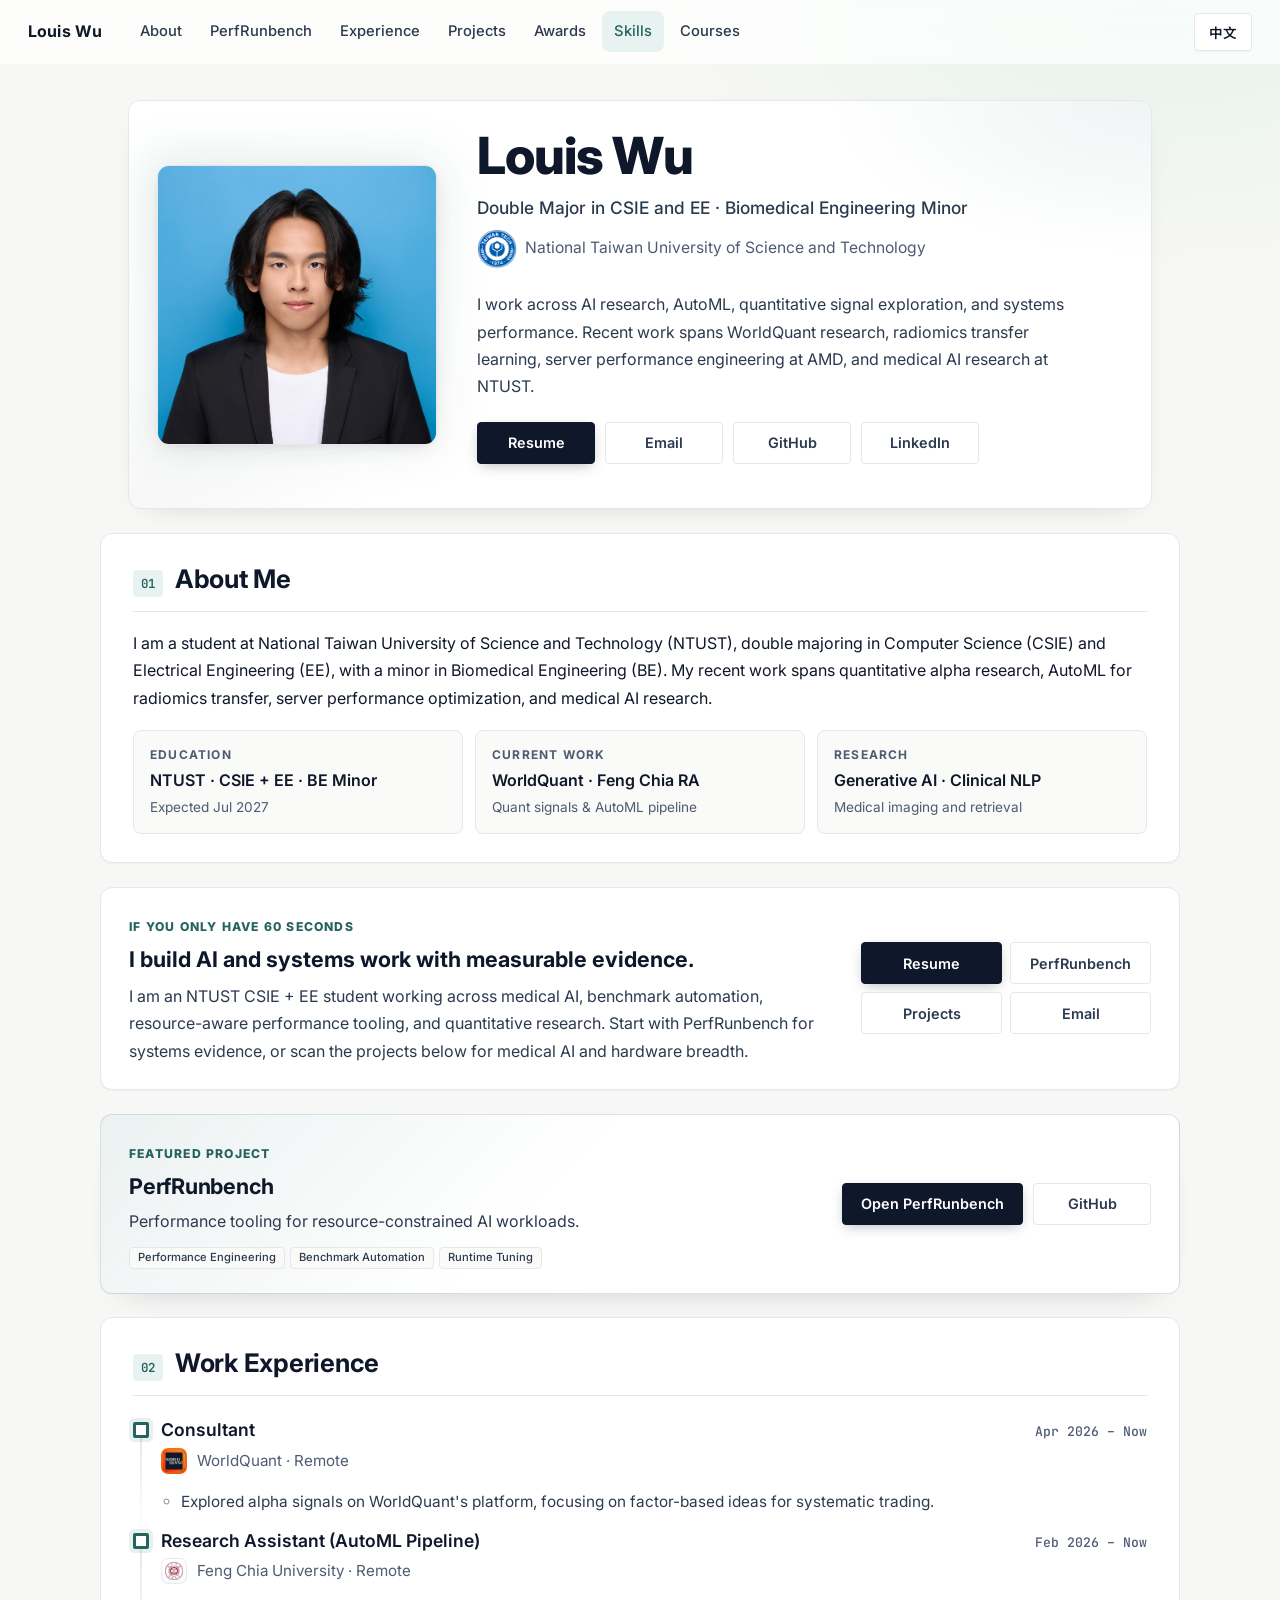
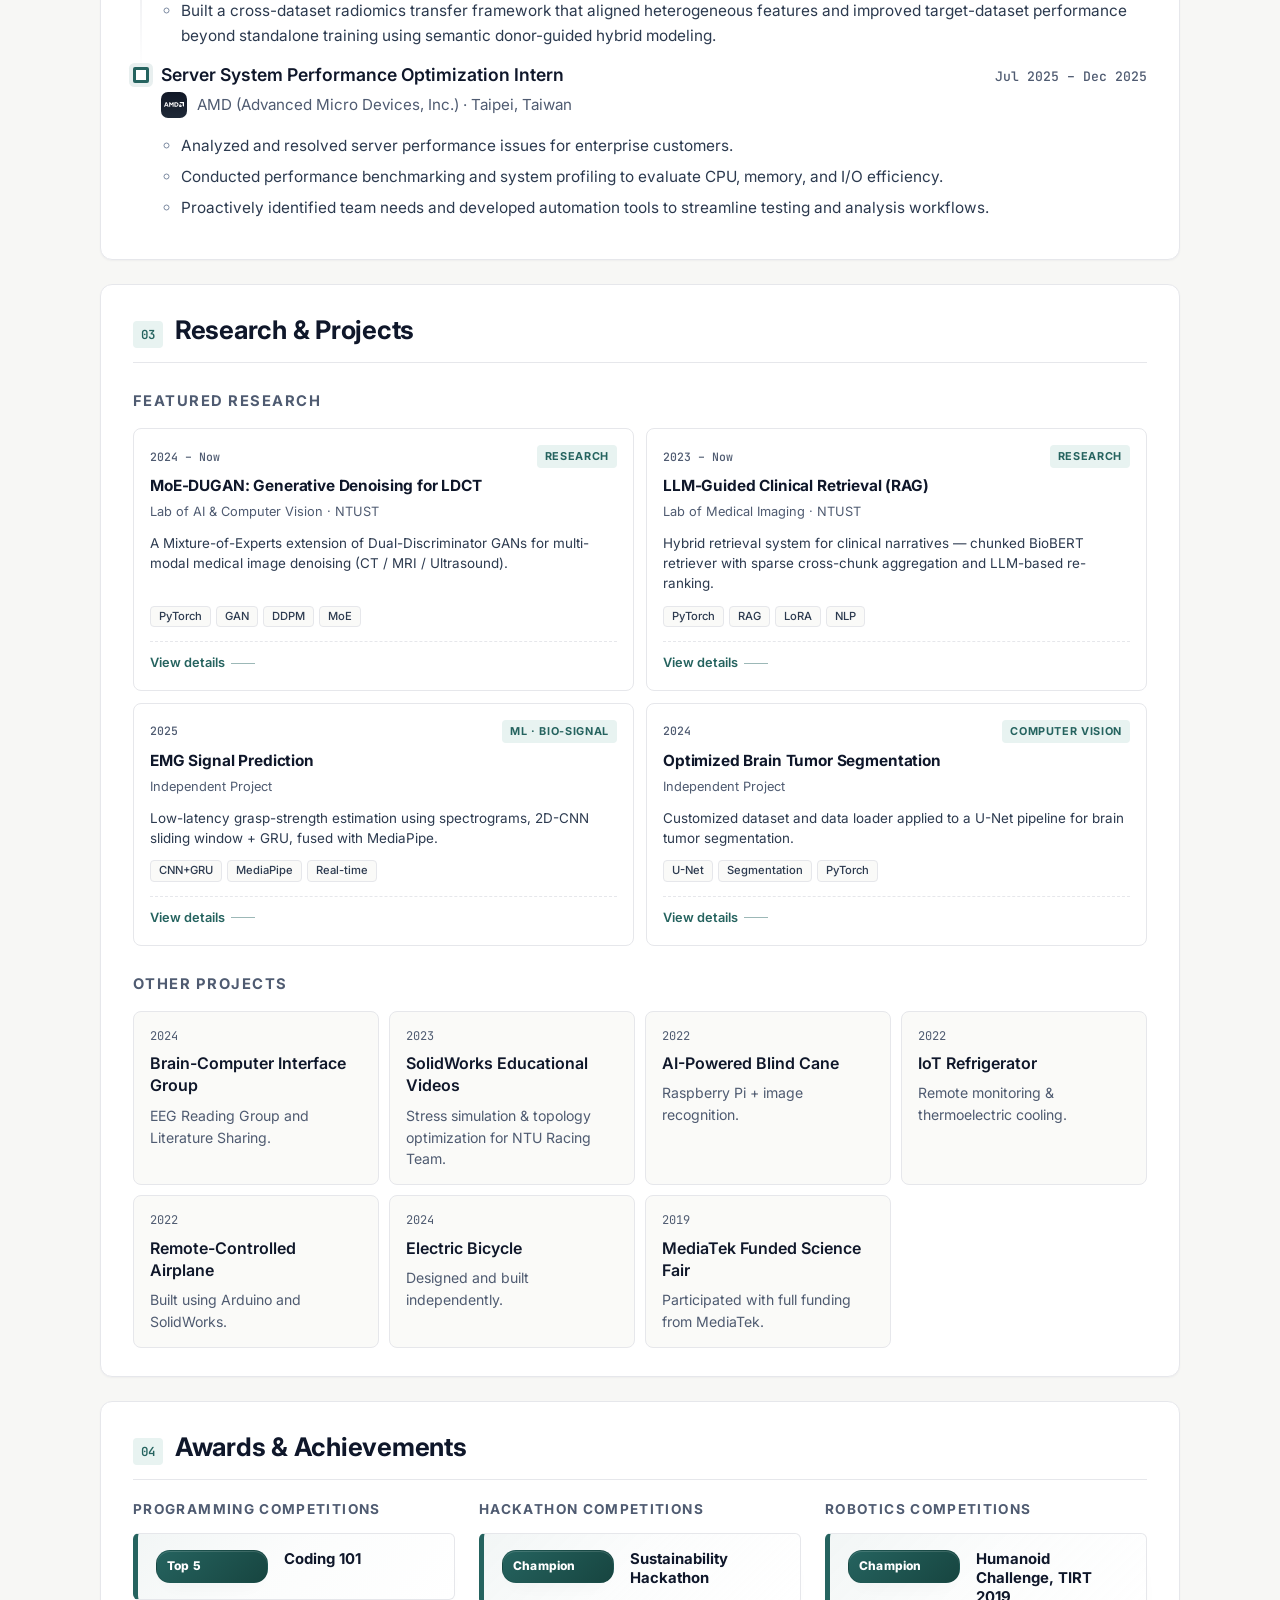
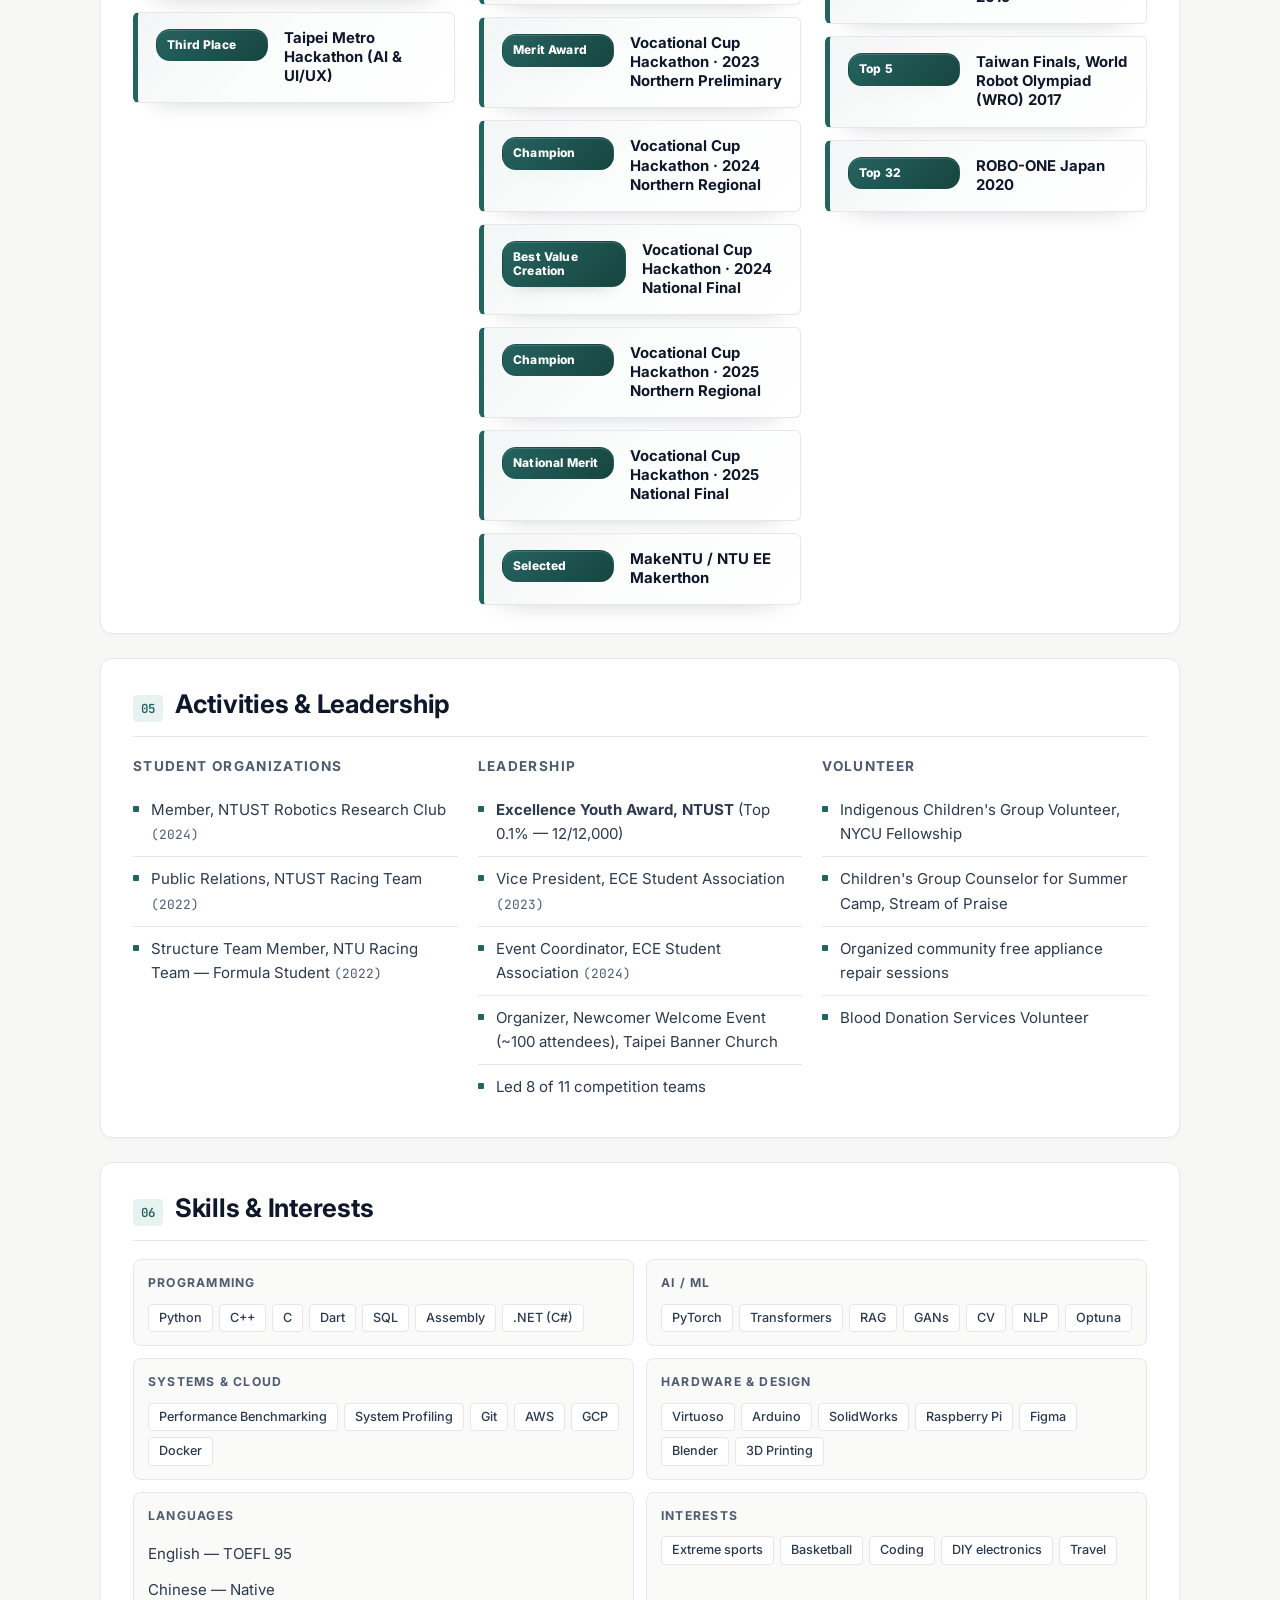
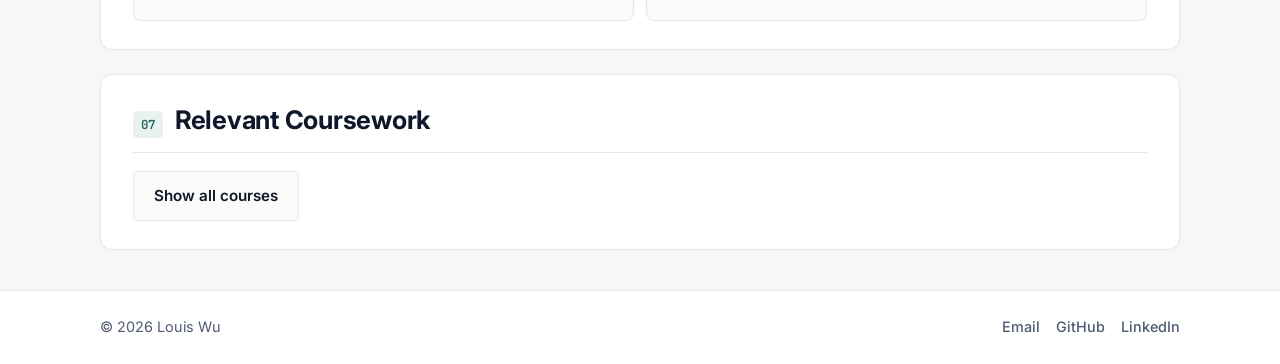
==== index.html @ fb20eb4e "Simplify homepage to a 60-second brief" ====
﻿<!DOCTYPE html>
<html lang="en">
<head>
  <meta charset="UTF-8">
  <meta name="viewport" content="width=device-width, initial-scale=1.0">
  <meta name="description" content="Louis Wu — CSIE & EE Double Major at NTUST. Research in AI/ML, AutoML, NLP, Generative Models, and Systems Performance.">
  <title class="lang-en">Louis Wu — Portfolio</title>
  <title class="lang-zh-TW">Louis 吳定栩 — 個人作品集</title>

  <link rel="preconnect" href="https://fonts.googleapis.com">
  <link rel="preconnect" href="https://fonts.gstatic.com" crossorigin>
  <link href="https://fonts.googleapis.com/css2?family=Inter:wght@400;500;600;700;800&family=Noto+Sans+TC:wght@400;500;700;800&family=JetBrains+Mono:wght@400;500&display=swap" rel="stylesheet">
  <link rel="stylesheet" href="styles.css">

  <!-- Google Analytics -->
  <script async src="https://www.googletagmanager.com/gtag/js?id=G-3Z41G18VKJ"></script>
  <script>
    window.dataLayer = window.dataLayer || [];
    function gtag(){dataLayer.push(arguments);}
    gtag('js', new Date());
    gtag('config', 'G-3Z41G18VKJ');
  </script>
</head>
<body class="lang-en">

  <!-- Top Navigation -->
  <header class="topbar" id="topbar">
    <a href="#top" class="brand" aria-label="Home">
      <span class="brand-name lang-en">Louis Wu</span>
      <span class="brand-name lang-zh-TW">Louis 吳定栩</span>
    </a>

    <nav class="nav-links" aria-label="Primary">
      <a href="#about"><span class="lang-en">About</span><span class="lang-zh-TW">關於</span></a>
      <a href="#ai-featured">PerfRunbench</a>
      <a href="#experience"><span class="lang-en">Experience</span><span class="lang-zh-TW">經歷</span></a>
      <a href="#projects"><span class="lang-en">Projects</span><span class="lang-zh-TW">專案</span></a>
      <a href="#awards"><span class="lang-en">Awards</span><span class="lang-zh-TW">獲獎</span></a>
      <a href="#skills"><span class="lang-en">Skills</span><span class="lang-zh-TW">技能</span></a>
      <a href="#coursework"><span class="lang-en">Courses</span><span class="lang-zh-TW">課程</span></a>
    </nav>

    <div class="topbar-actions">
      <button id="lang-switch" type="button" aria-label="Switch language">
        <span id="lang-switch-label">中文</span>
      </button>
      <button id="nav-toggle" class="nav-toggle" type="button" aria-label="Open menu" aria-expanded="false">
        <span></span><span></span><span></span>
      </button>
    </div>
  </header>

  <main id="top">

    <!-- Hero -->
    <section class="hero reveal" data-analytics-section="home_hero">
      <div class="hero-grid">
        <div class="hero-photo-wrap" id="hero-photo-trigger" tabindex="0" aria-label="Profile photo easter egg trigger">
          <img src="assets/profile/head.jpg" alt="Louis Wu" class="hero-photo">
          <div class="hero-photo-glow" aria-hidden="true"></div>
        </div>

        <div class="hero-content">
          <h1 class="hero-name">
            <span class="lang-en">Louis Wu</span>
            <span class="lang-zh-TW">Louis 吳定栩</span>
          </h1>
          <p class="hero-tagline">
            <span class="lang-en">Double Major in CSIE and EE · Biomedical Engineering Minor</span>
            <span class="lang-zh-TW">雙主修資工與電機 · 輔系醫工</span>
          </p>
          <p class="hero-school">
            <span class="school-line lang-en"><span class="school-logo-frame"><img class="school-logo" src="assets/logos/logo-ntust-official.png" alt="NTUST logo" loading="lazy"></span>National Taiwan University of Science and Technology</span>
            <span class="school-line lang-zh-TW"><span class="school-logo-frame"><img class="school-logo" src="assets/logos/logo-ntust-official.png" alt="國立臺灣科技大學校徽" loading="lazy"></span>國立臺灣科技大學 (NTUST)</span>
          </p>
          <p class="hero-bio">
            <span class="lang-en">I work across AI research, AutoML, quantitative signal exploration, and systems performance. Recent work spans WorldQuant research, radiomics transfer learning, server performance engineering at AMD, and medical AI research at NTUST.</span>
            <span class="lang-zh-TW">我橫跨 AI 研究、AutoML、量化訊號探索與系統效能。近期經驗包含 WorldQuant 研究、放射組學遷移學習、AMD 伺服器效能優化，以及 NTUST 醫療 AI 研究。</span>
          </p>

          <div class="hero-actions">
            <a class="btn btn-primary lang-en" href="assets/docs/resume_DingXu_2026_May.pdf" target="_blank" rel="noopener">Resume</a>
            <a class="btn btn-primary lang-zh-TW" href="assets/docs/resume_DingXu_2026_May.pdf" target="_blank" rel="noopener">履歷</a>

            <a class="btn btn-ghost copy-trigger"
               href="mailto:louis20030920@gmail.com"
               data-copy="louis20030920@gmail.com"
               data-tooltip=""
               data-tooltip-en="Click to copy"
               data-tooltip-zh="點擊複製"
               data-copied-en="Copied!"
               data-copied-zh="已複製">
              Email
            </a>
            <a class="btn btn-ghost" href="https://github.com/xuwwwww" target="_blank" rel="noopener">
              GitHub
            </a>
            <a class="btn btn-ghost" href="https://www.linkedin.com/in/louis-wu-65ba6b270/" target="_blank" rel="noopener">
              LinkedIn
            </a>
          </div>
        </div>
      </div>
    </section>

    <!-- About -->
    <section id="about" class="card-section reveal">
      <div class="section-head">
        <span class="section-tag">01</span>
        <h2 class="section-title">
          <span class="lang-en">About Me</span>
          <span class="lang-zh-TW">自我簡介</span>
        </h2>
      </div>
      <p class="lang-en">I am a student at National Taiwan University of Science and Technology (NTUST), double majoring in Computer Science (CSIE) and Electrical Engineering (EE), with a minor in Biomedical Engineering (BE). My recent work spans quantitative alpha research, AutoML for radiomics transfer, server performance optimization, and medical AI research.</p>
      <p class="lang-zh-TW">目前就讀於國立臺灣科技大學 (NTUST)，雙主修資訊工程 (CSIE) 與電機工程 (EE)，輔系醫學工程 (BE)。近期經驗包含量化 alpha 研究、放射組學 AutoML 遷移、伺服器系統效能優化，以及醫療 AI 研究。</p>

      <div class="quick-facts">
        <div class="fact">
          <span class="fact-label lang-en">Education</span>
          <span class="fact-label lang-zh-TW">學歷</span>
          <span class="fact-value lang-en">NTUST · CSIE + EE · BE Minor</span>
          <span class="fact-value lang-zh-TW">NTUST · 資工 + 電機 · 輔系醫工</span>
          <span class="fact-sub lang-en">Expected Jul 2027</span>
          <span class="fact-sub lang-zh-TW">預計 2027 年 7 月畢業</span>
        </div>
        <div class="fact">
          <span class="fact-label lang-en">Current Work</span>
          <span class="fact-label lang-zh-TW">目前工作</span>
          <span class="fact-value lang-en">WorldQuant · Feng Chia RA</span>
          <span class="fact-value lang-zh-TW">WorldQuant · 逢甲研究助理</span>
          <span class="fact-sub lang-en">Quant signals & AutoML pipeline</span>
          <span class="fact-sub lang-zh-TW">量化訊號與 AutoML Pipeline</span>
        </div>
        <div class="fact">
          <span class="fact-label lang-en">Research</span>
          <span class="fact-label lang-zh-TW">研究</span>
          <span class="fact-value lang-en">Generative AI · Clinical NLP</span>
          <span class="fact-value lang-zh-TW">生成式 AI · 臨床 NLP</span>
          <span class="fact-sub lang-en">Medical imaging and retrieval</span>
          <span class="fact-sub lang-zh-TW">醫學影像與臨床檢索</span>
        </div>
      </div>
    </section>

    <!-- 60-Second Brief -->
    <section id="quick-brief" class="quick-brief reveal" data-analytics-section="quick_brief">
      <div class="quick-brief-copy">
        <span class="featured-kicker">
          <span class="lang-en">If you only have 60 seconds</span>
          <span class="lang-zh-TW">&#22914;&#26524;&#20320;&#21482;&#26377; 60 &#31186;</span>
        </span>
        <h2>
          <span class="lang-en">I build AI and systems work with measurable evidence.</span>
          <span class="lang-zh-TW">&#25105;&#20570; AI &#33287;&#31995;&#32113;&#24037;&#31243;&#65292;&#20006;&#37325;&#35222;&#21487;&#39511;&#35657;&#30340;&#25104;&#26524;&#12290;</span>
        </h2>
        <p>
          <span class="lang-en">I am an NTUST CSIE + EE student working across medical AI, benchmark automation, resource-aware performance tooling, and quantitative research. Start with PerfRunbench for systems evidence, or scan the projects below for medical AI and hardware breadth.</span>
          <span class="lang-zh-TW">&#25105;&#26159;&#33274;&#31185;&#22823;&#36039;&#24037;&#33287;&#38651;&#27231;&#38617;&#20027;&#20462;&#23416;&#29983;&#65292;&#27178;&#36328;&#37291;&#30274; AI&#12289;benchmark &#33258;&#21205;&#21270;&#12289;&#36039;&#28304;&#21463;&#38480;&#25928;&#33021;&#24037;&#20855;&#33287;&#37327;&#21270;&#30740;&#31350;&#12290;&#24819;&#24555;&#36895;&#20102;&#35299;&#31995;&#32113;&#33021;&#21147;&#21487;&#20197;&#20808;&#30475; PerfRunbench&#65307;&#24819;&#30475;&#30740;&#31350;&#33287;&#30828;&#39636;&#24291;&#24230;&#21487;&#20197;&#24448;&#19979;&#30475;&#23560;&#26696;&#12290;</span>
        </p>
      </div>
      <div class="quick-brief-actions">
        <a class="btn btn-primary" href="assets/docs/resume_DingXu_2026_May.pdf" target="_blank" rel="noopener">
          <span class="lang-en">Resume</span>
          <span class="lang-zh-TW">&#23653;&#27511;</span>
        </a>
        <a class="btn btn-ghost" href="#ai-featured">PerfRunbench</a>
        <a class="btn btn-ghost" href="#projects">
          <span class="lang-en">Projects</span>
          <span class="lang-zh-TW">&#23560;&#26696;</span>
        </a>
        <a class="btn btn-ghost copy-trigger"
           href="mailto:louis20030920@gmail.com"
           data-copy="louis20030920@gmail.com"
           data-tooltip=""
           data-tooltip-en="Click to copy"
           data-tooltip-zh="&#40670;&#25802;&#35079;&#35069;"
           data-copied-en="Copied!"
           data-copied-zh="&#24050;&#35079;&#35069;">
          Email
        </a>
      </div>
    </section>

    <!-- PerfRunbench -->
    <section id="ai-featured" class="featured-portfolio reveal" aria-labelledby="ai-featured-title" data-analytics-section="featured_perfrunbench">
      <div class="featured-copy">
        <span class="featured-kicker">
          <span class="lang-en">Featured Project</span>
          <span class="lang-zh-TW">精選專案</span>
        </span>
        <h2 id="ai-featured-title">PerfRunbench</h2>
        <p>
          <span class="lang-en">Performance tooling for resource-constrained AI workloads.</span>
          <span class="lang-zh-TW">針對資源受限 AI 工作負載的效能工程工具。</span>
        </p>
        <div class="tag-row">
          <span class="tag">Performance Engineering</span>
          <span class="tag">Benchmark Automation</span>
          <span class="tag">Runtime Tuning</span>
        </div>
      </div>
      <div class="featured-actions">
        <a class="btn btn-primary" href="ai-systems.html">
          <span class="lang-en">Open PerfRunbench</span>
          <span class="lang-zh-TW">開啟 PerfRunbench</span>
        </a>
        <a class="btn btn-ghost" href="https://github.com/xuwwwww/PerfRunbench" target="_blank" rel="noopener">GitHub</a>
      </div>
    </section>

    <!-- Experience -->
    <section id="experience" class="card-section reveal">
      <div class="section-head">
        <span class="section-tag">02</span>
        <h2 class="section-title">
          <span class="lang-en">Work Experience</span>
          <span class="lang-zh-TW">工作經驗</span>
        </h2>
      </div>

      <ol class="timeline">
        <li class="timeline-item">
          <div class="timeline-dot"></div>
          <div class="timeline-content">
            <div class="timeline-head">
              <h3>
                <span class="lang-en">Consultant</span>
                <span class="lang-zh-TW">顧問</span>
              </h3>
              <span class="time-range">Apr 2026 – Now</span>
            </div>
            <p class="org">
              <span class="company-line lang-en"><span class="company-logo-frame company-logo-frame-worldquant-square"><img class="company-logo" src="assets/logos/logo-worldquant.png" alt="WorldQuant logo" loading="lazy"></span>WorldQuant · Remote</span>
              <span class="company-line lang-zh-TW"><span class="company-logo-frame company-logo-frame-worldquant-square"><img class="company-logo" src="assets/logos/logo-worldquant.png" alt="WorldQuant logo" loading="lazy"></span>WorldQuant · 遠端</span>
            </p>
            <ul class="bullets">
              <li><span class="lang-en">Explored alpha signals on WorldQuant's platform, focusing on factor-based ideas for systematic trading.</span><span class="lang-zh-TW">於 WorldQuant 平台探索 alpha 訊號，聚焦系統化交易中的因子式想法。</span></li>
            </ul>
          </div>
        </li>

        <li class="timeline-item">
          <div class="timeline-dot"></div>
          <div class="timeline-content">
            <div class="timeline-head">
              <h3>
                <span class="lang-en">Research Assistant (AutoML Pipeline)</span>
                <span class="lang-zh-TW">研究助理（AutoML Pipeline）</span>
              </h3>
              <span class="time-range">Feb 2026 – Now</span>
            </div>
            <p class="org">
              <span class="company-line lang-en"><span class="company-logo-frame company-logo-frame-crest"><img class="company-logo" src="assets/logos/logo-fcu.png" alt="Feng Chia University logo" loading="lazy"></span>Feng Chia University · Remote</span>
              <span class="company-line lang-zh-TW"><span class="company-logo-frame company-logo-frame-crest"><img class="company-logo" src="assets/logos/logo-fcu.png" alt="Feng Chia University logo" loading="lazy"></span>逢甲大學 · 遠端</span>
            </p>
            <ul class="bullets">
              <li><span class="lang-en">Built a cross-dataset radiomics transfer framework that aligned heterogeneous features and improved target-dataset performance beyond standalone training using semantic donor-guided hybrid modeling.</span><span class="lang-zh-TW">建立跨資料集放射組學遷移框架，對齊異質特徵，並以語意 donor-guided hybrid modeling 改善目標資料集表現。</span></li>
            </ul>
          </div>
        </li>

        <li class="timeline-item">
          <div class="timeline-dot"></div>
          <div class="timeline-content">
            <div class="timeline-head">
              <h3>
                <span class="lang-en">Server System Performance Optimization Intern</span>
                <span class="lang-zh-TW">伺服器系統效能優化實習生</span>
              </h3>
              <span class="time-range">Jul 2025 – Dec 2025</span>
            </div>
            <p class="org">
              <span class="company-line lang-en"><span class="company-logo-frame company-logo-frame-amd-square"><img class="company-logo company-logo-amd-square" src="assets/logos/logo-amd.svg" alt="AMD logo" loading="lazy"></span>AMD (Advanced Micro Devices, Inc.) · Taipei, Taiwan</span>
              <span class="company-line lang-zh-TW"><span class="company-logo-frame company-logo-frame-amd-square"><img class="company-logo company-logo-amd-square" src="assets/logos/logo-amd.svg" alt="AMD logo" loading="lazy"></span>AMD (超微半導體股份有限公司) · 台北，臺灣</span>
            </p>
            <ul class="bullets">
              <li><span class="lang-en">Analyzed and resolved server performance issues for enterprise customers.</span><span class="lang-zh-TW">分析並解決企業客戶的伺服器效能問題。</span></li>
              <li><span class="lang-en">Conducted performance benchmarking and system profiling to evaluate CPU, memory, and I/O efficiency.</span><span class="lang-zh-TW">進行效能基準測試與系統剖析，評估 CPU、記憶體與 I/O 效率。</span></li>
              <li><span class="lang-en">Proactively identified team needs and developed automation tools to streamline testing and analysis workflows.</span><span class="lang-zh-TW">主動辨識團隊需求，開發自動化工具以簡化測試與分析流程。</span></li>
            </ul>
          </div>
        </li>
      </ol>
    </section>

    <!-- Projects -->
    <section id="projects" class="card-section reveal">
      <div class="section-head">
        <span class="section-tag">03</span>
        <h2 class="section-title">
          <span class="lang-en">Research &amp; Projects</span>
          <span class="lang-zh-TW">研究與專案</span>
        </h2>
      </div>

      <h3 class="subsection-title">
        <span class="lang-en">Featured Research</span>
        <span class="lang-zh-TW">主要研究</span>
      </h3>

      <div class="project-grid">

        <article class="project-card" data-project="moe-dugan" tabindex="0" role="button">
          <div class="project-card-top">
            <span class="project-period">2024 – Now</span>
            <span class="project-badge">
              <span class="lang-en">Research</span>
              <span class="lang-zh-TW">研究</span>
            </span>
          </div>
          <h4 class="project-title">
            <span class="lang-en">MoE-DUGAN: Generative Denoising for LDCT</span>
            <span class="lang-zh-TW">MoE-DUGAN：低劑量CT生成式去雜訊</span>
          </h4>
          <p class="project-org">
            <span class="lang-en">Lab of AI &amp; Computer Vision · NTUST</span>
            <span class="lang-zh-TW">AI 與電腦視覺實驗室 · NTUST</span>
          </p>
          <p class="project-summary">
            <span class="lang-en">A Mixture-of-Experts extension of Dual-Discriminator GANs for multi-modal medical image denoising (CT / MRI / Ultrasound).</span>
            <span class="lang-zh-TW">以 MoE 延伸 Dual-Discriminator GAN，處理多模態醫學影像（CT / MRI / 超音波）去雜訊。</span>
          </p>
          <div class="tag-row">
            <span class="tag">PyTorch</span>
            <span class="tag">GAN</span>
            <span class="tag">DDPM</span>
            <span class="tag">MoE</span>
          </div>
          <span class="project-cta">
            <span class="lang-en">View details</span>
            <span class="lang-zh-TW">查看詳細</span>
          </span>
        </article>

        <article class="project-card" data-project="clinical-nlp" tabindex="0" role="button">
          <div class="project-card-top">
            <span class="project-period">2023 – Now</span>
            <span class="project-badge">
              <span class="lang-en">Research</span>
              <span class="lang-zh-TW">研究</span>
            </span>
          </div>
          <h4 class="project-title">
            <span class="lang-en">LLM-Guided Clinical Retrieval (RAG)</span>
            <span class="lang-zh-TW">LLM 導引臨床檢索（RAG）</span>
          </h4>
          <p class="project-org">
            <span class="lang-en">Lab of Medical Imaging · NTUST</span>
            <span class="lang-zh-TW">醫學影像實驗室 · NTUST</span>
          </p>
          <p class="project-summary">
            <span class="lang-en">Hybrid retrieval system for clinical narratives — chunked BioBERT retriever with sparse cross-chunk aggregation and LLM-based re-ranking.</span>
            <span class="lang-zh-TW">混合式臨床敘述檢索系統：分段 BioBERT 檢索器、稀疏跨片段聚合與 LLM 等價判定重排序。</span>
          </p>
          <div class="tag-row">
            <span class="tag">PyTorch</span>
            <span class="tag">RAG</span>
            <span class="tag">LoRA</span>
            <span class="tag">NLP</span>
          </div>
          <span class="project-cta">
            <span class="lang-en">View details</span>
            <span class="lang-zh-TW">查看詳細</span>
          </span>
        </article>

        <article class="project-card" data-project="emg" tabindex="0" role="button">
          <div class="project-card-top">
            <span class="project-period">2025</span>
            <span class="project-badge">
              <span class="lang-en">ML · Bio-signal</span>
              <span class="lang-zh-TW">機器學習 · 生醫訊號</span>
            </span>
          </div>
          <h4 class="project-title">
            <span class="lang-en">EMG Signal Prediction</span>
            <span class="lang-zh-TW">EMG 訊號預測</span>
          </h4>
          <p class="project-org">
            <span class="lang-en">Independent Project</span>
            <span class="lang-zh-TW">個人專案</span>
          </p>
          <p class="project-summary">
            <span class="lang-en">Low-latency grasp-strength estimation using spectrograms, 2D-CNN sliding window + GRU, fused with MediaPipe.</span>
            <span class="lang-zh-TW">透過頻譜圖 + 2D CNN 滑動窗 + GRU，並結合 MediaPipe，達成低延遲手部抓握力道判斷。</span>
          </p>
          <div class="tag-row">
            <span class="tag">CNN+GRU</span>
            <span class="tag">MediaPipe</span>
            <span class="tag">Real-time</span>
          </div>
          <span class="project-cta">
            <span class="lang-en">View details</span>
            <span class="lang-zh-TW">查看詳細</span>
          </span>
        </article>

        <article class="project-card" data-project="brain-tumor" tabindex="0" role="button">
          <div class="project-card-top">
            <span class="project-period">2024</span>
            <span class="project-badge">
              <span class="lang-en">Computer Vision</span>
              <span class="lang-zh-TW">電腦視覺</span>
            </span>
          </div>
          <h4 class="project-title">
            <span class="lang-en">Optimized Brain Tumor Segmentation</span>
            <span class="lang-zh-TW">腦瘤分割最佳化模型</span>
          </h4>
          <p class="project-org">
            <span class="lang-en">Independent Project</span>
            <span class="lang-zh-TW">個人專案</span>
          </p>
          <p class="project-summary">
            <span class="lang-en">Customized dataset and data loader applied to a U-Net pipeline for brain tumor segmentation.</span>
            <span class="lang-zh-TW">自訂資料集與 data loader，應用於 U-Net 腦瘤分割。</span>
          </p>
          <div class="tag-row">
            <span class="tag">U-Net</span>
            <span class="tag">Segmentation</span>
            <span class="tag">PyTorch</span>
          </div>
          <span class="project-cta">
            <span class="lang-en">View details</span>
            <span class="lang-zh-TW">查看詳細</span>
          </span>
        </article>
      </div>

      <h3 class="subsection-title">
        <span class="lang-en">Other Projects</span>
        <span class="lang-zh-TW">其他專案</span>
      </h3>

      <div class="mini-grid">
        <article class="mini-card" data-project="bci" tabindex="0" role="button">
          <span class="mini-period">2024</span>
          <h4>
            <span class="lang-en">Brain-Computer Interface Group</span>
            <span class="lang-zh-TW">腦機介面研究小組</span>
          </h4>
          <p>
            <span class="lang-en">EEG Reading Group and Literature Sharing.</span>
            <span class="lang-zh-TW">EEG 讀書會與文獻分享。</span>
          </p>
        </article>
        <article class="mini-card" data-project="solidworks" tabindex="0" role="button">
          <span class="mini-period">2023</span>
          <h4>
            <span class="lang-en">SolidWorks Educational Videos</span>
            <span class="lang-zh-TW">SolidWorks 教學影片</span>
          </h4>
          <p>
            <span class="lang-en">Stress simulation &amp; topology optimization for NTU Racing Team.</span>
            <span class="lang-zh-TW">教授應力模擬與拓撲優化給 NTU 賽車隊結構組員。</span>
          </p>
        </article>
        <article class="mini-card" data-project="blind-cane" tabindex="0" role="button">
          <span class="mini-period">2022</span>
          <h4>
            <span class="lang-en">AI-Powered Blind Cane</span>
            <span class="lang-zh-TW">智慧導盲杖</span>
          </h4>
          <p>
            <span class="lang-en">Raspberry Pi + image recognition.</span>
            <span class="lang-zh-TW">Raspberry Pi 為核心搭載影像辨識。</span>
          </p>
        </article>
        <article class="mini-card" data-project="iot-fridge" tabindex="0" role="button">
          <span class="mini-period">2022</span>
          <h4>
            <span class="lang-en">IoT Refrigerator</span>
            <span class="lang-zh-TW">IoT 冰箱</span>
          </h4>
          <p>
            <span class="lang-en">Remote monitoring &amp; thermoelectric cooling.</span>
            <span class="lang-zh-TW">遠端監控與熱電致冷功能。</span>
          </p>
        </article>
        <article class="mini-card" data-project="rc-plane" tabindex="0" role="button">
          <span class="mini-period">2022</span>
          <h4>
            <span class="lang-en">Remote-Controlled Airplane</span>
            <span class="lang-zh-TW">遙控飛機</span>
          </h4>
          <p>
            <span class="lang-en">Built using Arduino and SolidWorks.</span>
            <span class="lang-zh-TW">使用 Arduino 與 SolidWorks 製作。</span>
          </p>
        </article>
        <article class="mini-card" data-project="ev-bike" tabindex="0" role="button">
          <span class="mini-period">2024</span>
          <h4>
            <span class="lang-en">Electric Bicycle</span>
            <span class="lang-zh-TW">電動自行車</span>
          </h4>
          <p>
            <span class="lang-en">Designed and built independently.</span>
            <span class="lang-zh-TW">自行設計與製作。</span>
          </p>
        </article>
        <article class="mini-card" data-project="mediatek" tabindex="0" role="button">
          <span class="mini-period">2019</span>
          <h4>
            <span class="lang-en">MediaTek Funded Science Fair</span>
            <span class="lang-zh-TW">聯發科補助科展專案</span>
          </h4>
          <p>
            <span class="lang-en">Participated with full funding from MediaTek.</span>
            <span class="lang-zh-TW">獲聯發科全額補助參與科學展覽。</span>
          </p>
        </article>
      </div>
    </section>

    <!-- Awards -->
    <section id="awards" class="card-section reveal">
      <div class="section-head">
        <span class="section-tag">04</span>
        <h2 class="section-title">
          <span class="lang-en">Awards &amp; Achievements</span>
          <span class="lang-zh-TW">獲獎與競賽經歷</span>
        </h2>
      </div>

      <div class="awards-grid">
        <div class="awards-column">
          <h3>
            <span class="lang-en">Programming Competitions</span>
            <span class="lang-zh-TW">程式競賽</span>
          </h3>
          <ul class="award-list">
            <li class="award-entry" data-award="coding-101" tabindex="0" role="button">
              <div class="award-place">
                <span class="lang-en">Top 5</span>
                <span class="lang-zh-TW">第五名</span>
              </div>
              <div class="award-copy">
                <span class="award-title"><span class="lang-en">Coding 101</span><span class="lang-zh-TW">Coding 101</span></span>
                <span class="award-note"><span class="lang-en">Collaborative software creation competition focused on programming literacy and practical implementation.</span><span class="lang-zh-TW">以程式素養、協作開發與實作能力為核心的程式競賽。</span></span>
                <span class="award-hint"><span class="lang-en">Click for competition context</span><span class="lang-zh-TW">點擊看比賽說明</span></span>
              </div>
            </li>
            <li class="award-entry" data-award="metro-2025" tabindex="0" role="button">
              <div class="award-place">
                <span class="lang-en">Third Place</span>
                <span class="lang-zh-TW">第三名</span>
              </div>
              <div class="award-copy">
                <span class="award-title"><span class="lang-en">Taipei Metro Hackathon (AI &amp; UI/UX)</span><span class="lang-zh-TW">台北捷運黑客松（AI &amp; UI/UX）</span></span>
                <span class="award-note"><span class="lang-en">2025 · Led a cross-functional team and delivered a working AI MVP before the deadline.</span><span class="lang-zh-TW">2025 · 帶領跨職能團隊，在截止前完成可運作的 AI MVP。</span></span>
                <span class="award-hint"><span class="lang-en">Click for competition context</span><span class="lang-zh-TW">點擊看比賽說明</span></span>
              </div>
            </li>
          </ul>
        </div>

        <div class="awards-column">
          <h3>
            <span class="lang-en">Hackathon Competitions</span>
            <span class="lang-zh-TW">黑客松競賽</span>
          </h3>
          <ul class="award-list">
            <li class="award-entry" data-award="sustainability-2024" tabindex="0" role="button">
              <div class="award-place">
                <span class="lang-en">Champion</span>
                <span class="lang-zh-TW">冠軍</span>
              </div>
              <div class="award-copy">
                <span class="award-title"><span class="lang-en">Sustainability Hackathon</span><span class="lang-zh-TW">永續智慧創新黑客松</span></span>
                <span class="award-note"><span class="lang-en">SDG-oriented challenge with enterprise problem statements and student-built solutions.</span><span class="lang-zh-TW">以 SDGs 為主軸，透過企業命題與學生解題進行永續創新提案。</span></span>
                <span class="award-hint"><span class="lang-en">Click for competition context</span><span class="lang-zh-TW">點擊看比賽說明</span></span>
              </div>
            </li>
            <li class="award-entry" data-award="voc-2023" tabindex="0" role="button">
              <div class="award-place">
                <span class="lang-en">Merit Award</span>
                <span class="lang-zh-TW">佳作</span>
              </div>
              <div class="award-copy">
                <span class="award-title"><span class="lang-en">Vocational Cup Hackathon · 2023 Northern Preliminary</span><span class="lang-zh-TW">技職盃黑客松 · 2023 北區初賽</span></span>
                <span class="award-note"><span class="lang-en">Merit Award.</span><span class="lang-zh-TW">佳作。</span></span>
                <span class="award-hint"><span class="lang-en">Click for competition context</span><span class="lang-zh-TW">點擊看比賽說明</span></span>
              </div>
            </li>
            <li class="award-entry" data-award="voc-2024-north" tabindex="0" role="button">
              <div class="award-place">
                <span class="lang-en">Champion</span>
                <span class="lang-zh-TW">冠軍</span>
              </div>
              <div class="award-copy">
                <span class="award-title"><span class="lang-en">Vocational Cup Hackathon · 2024 Northern Regional</span><span class="lang-zh-TW">技職盃黑客松 · 2024 北區賽</span></span>
                <span class="award-note"><span class="lang-en">Champion of the northern regional round.</span><span class="lang-zh-TW">北區賽冠軍。</span></span>
                <span class="award-hint"><span class="lang-en">Click for competition context</span><span class="lang-zh-TW">點擊看比賽說明</span></span>
              </div>
            </li>
            <li class="award-entry" data-award="voc-2024-final" tabindex="0" role="button">
              <div class="award-place">
                <span class="lang-en">Best Value Creation</span>
                <span class="lang-zh-TW">最佳創造價值</span>
              </div>
              <div class="award-copy">
                <span class="award-title"><span class="lang-en">Vocational Cup Hackathon · 2024 National Final</span><span class="lang-zh-TW">技職盃黑客松 · 2024 全國決賽</span></span>
                <span class="award-note"><span class="lang-en">Best Value Creation Award · 2nd overall.</span><span class="lang-zh-TW">最佳創造價值獎 · 總排名第二。</span></span>
                <span class="award-hint"><span class="lang-en">Click for competition context</span><span class="lang-zh-TW">點擊看比賽說明</span></span>
              </div>
            </li>
            <li class="award-entry" data-award="voc-2025-north" tabindex="0" role="button">
              <div class="award-place">
                <span class="lang-en">Champion</span>
                <span class="lang-zh-TW">冠軍</span>
              </div>
              <div class="award-copy">
                <span class="award-title"><span class="lang-en">Vocational Cup Hackathon · 2025 Northern Regional</span><span class="lang-zh-TW">技職盃黑客松 · 2025 北區賽</span></span>
                <span class="award-note"><span class="lang-en">Champion of the northern regional round.</span><span class="lang-zh-TW">北區賽冠軍。</span></span>
                <span class="award-hint"><span class="lang-en">Click for competition context</span><span class="lang-zh-TW">點擊看比賽說明</span></span>
              </div>
            </li>
            <li class="award-entry" data-award="voc-2025-final" tabindex="0" role="button">
              <div class="award-place">
                <span class="lang-en">National Merit</span>
                <span class="lang-zh-TW">決賽佳作</span>
              </div>
              <div class="award-copy">
                <span class="award-title"><span class="lang-en">Vocational Cup Hackathon · 2025 National Final</span><span class="lang-zh-TW">技職盃黑客松 · 2025 全國決賽</span></span>
                <span class="award-note"><span class="lang-en">National Final Merit Award.</span><span class="lang-zh-TW">全國決賽佳作。</span></span>
                <span class="award-hint"><span class="lang-en">Click for competition context</span><span class="lang-zh-TW">點擊看比賽說明</span></span>
              </div>
            </li>
            <li class="award-entry" data-award="make-ntu" tabindex="0" role="button">
              <div class="award-place">
                <span class="lang-en">Selected</span>
                <span class="lang-zh-TW">入選</span>
              </div>
              <div class="award-copy">
                <span class="award-title"><span class="lang-en">MakeNTU / NTU EE Makerthon</span><span class="lang-zh-TW">MakeNTU / 台大電機創客松</span></span>
                <span class="award-note"><span class="lang-en">Hardware-software integration maker competition with rapid prototyping under time pressure.</span><span class="lang-zh-TW">強調軟硬整合、快速原型與現場實作的創客松競賽。</span></span>
                <span class="award-hint"><span class="lang-en">Click for competition context</span><span class="lang-zh-TW">點擊看比賽說明</span></span>
              </div>
            </li>
          </ul>
        </div>

        <div class="awards-column">
          <h3>
            <span class="lang-en">Robotics Competitions</span>
            <span class="lang-zh-TW">機器人競賽</span>
          </h3>
          <ul class="award-list">
            <li class="award-entry" data-award="tirt-2019" tabindex="0" role="button">
              <div class="award-place">
                <span class="lang-en">Champion</span>
                <span class="lang-zh-TW">冠軍</span>
              </div>
              <div class="award-copy">
                <span class="award-title"><span class="lang-en">Humanoid Challenge, TIRT 2019</span><span class="lang-zh-TW">台灣國際機器人大賽 TIRT 人形機器人挑戰賽 2019</span></span>
                <span class="award-hint"><span class="lang-en">Click for competition context</span><span class="lang-zh-TW">點擊看比賽說明</span></span>
              </div>
            </li>
            <li class="award-entry" data-award="wro-2017" tabindex="0" role="button">
              <div class="award-place">
                <span class="lang-en">Top 5</span>
                <span class="lang-zh-TW">前五名</span>
              </div>
              <div class="award-copy">
                <span class="award-title"><span class="lang-en">Taiwan Finals, World Robot Olympiad (WRO) 2017</span><span class="lang-zh-TW">WRO 世界機器人大賽台灣決賽 2017</span></span>
                <span class="award-hint"><span class="lang-en">Click for competition context</span><span class="lang-zh-TW">點擊看比賽說明</span></span>
              </div>
            </li>
            <li class="award-entry" data-award="roboone-2020" tabindex="0" role="button">
              <div class="award-place">
                <span class="lang-en">Top 32</span>
                <span class="lang-zh-TW">三十二強</span>
              </div>
              <div class="award-copy">
                <span class="award-title"><span class="lang-en">ROBO-ONE Japan 2020</span><span class="lang-zh-TW">日本 ROBO-ONE 2020</span></span>
                <span class="award-hint"><span class="lang-en">Click for competition context</span><span class="lang-zh-TW">點擊看比賽說明</span></span>
              </div>
            </li>
          </ul>
        </div>
      </div>
    </section>

    <!-- Activities -->
    <section id="activities" class="card-section reveal">
      <div class="section-head">
        <span class="section-tag">05</span>
        <h2 class="section-title">
          <span class="lang-en">Activities &amp; Leadership</span>
          <span class="lang-zh-TW">組織、領導與志工經驗</span>
        </h2>
      </div>

      <div class="activities-grid">
        <div class="activity-column">
          <h3>
            <span class="lang-en">Student Organizations</span>
            <span class="lang-zh-TW">學生組織與社團</span>
          </h3>
          <ul>
            <li><span class="lang-en">Member, NTUST Robotics Research Club <em>(2024)</em></span><span class="lang-zh-TW">台科大機器人研究社 社員 <em>(2024)</em></span></li>
            <li><span class="lang-en">Public Relations, NTUST Racing Team <em>(2022)</em></span><span class="lang-zh-TW">台科大賽車社 公關組 <em>(2022)</em></span></li>
            <li><span class="lang-en">Structure Team Member, NTU Racing Team — Formula Student <em>(2022)</em></span><span class="lang-zh-TW">台大賽車社 結構組（Formula Student）<em>(2022)</em></span></li>
          </ul>
        </div>
        <div class="activity-column">
          <h3>
            <span class="lang-en">Leadership</span>
            <span class="lang-zh-TW">領導經歷</span>
          </h3>
          <ul>
            <li><strong><span class="lang-en">Excellence Youth Award, NTUST</span><span class="lang-zh-TW">台科大傑出青年</span></strong> <span class="lang-en">(Top 0.1% — 12/12,000)</span><span class="lang-zh-TW">（全校前 0.1%：12 / 12,000）</span></li>
            <li><span class="lang-en">Vice President, ECE Student Association <em>(2023)</em></span><span class="lang-zh-TW">電資學會副會長 <em>(2023)</em></span></li>
            <li><span class="lang-en">Event Coordinator, ECE Student Association <em>(2024)</em></span><span class="lang-zh-TW">電資學會活動長 <em>(2024)</em></span></li>
            <li><span class="lang-en">Organizer, Newcomer Welcome Event (~100 attendees), Taipei Banner Church</span><span class="lang-zh-TW">台北旌旗教會新生歡迎會籌辦人（約 100 人）</span></li>
            <li><span class="lang-en">Led 8 of 11 competition teams</span><span class="lang-zh-TW">領導過 11 個競賽團隊中的 8 隊</span></li>
          </ul>
        </div>
        <div class="activity-column">
          <h3>
            <span class="lang-en">Volunteer</span>
            <span class="lang-zh-TW">志工經驗</span>
          </h3>
          <ul>
            <li><span class="lang-en">Indigenous Children's Group Volunteer, NYCU Fellowship</span><span class="lang-zh-TW">原民兒童團契志工，NYCU Fellowship</span></li>
            <li><span class="lang-en">Children's Group Counselor for Summer Camp, Stream of Praise</span><span class="lang-zh-TW">暑期兒童營輔導，Stream of Praise</span></li>
            <li><span class="lang-en">Organized community free appliance repair sessions</span><span class="lang-zh-TW">舉辦多場社區免費家電維修服務</span></li>
            <li><span class="lang-en">Blood Donation Services Volunteer</span><span class="lang-zh-TW">捐血服務志工</span></li>
          </ul>
        </div>
      </div>
    </section>

    <!-- Skills -->
    <section id="skills" class="card-section reveal">
      <div class="section-head">
        <span class="section-tag">06</span>
        <h2 class="section-title">
          <span class="lang-en">Skills &amp; Interests</span>
          <span class="lang-zh-TW">技能與興趣</span>
        </h2>
      </div>

      <div class="skills-grid">
        <div class="skill-block">
          <h3>
            <span class="lang-en">Programming</span>
            <span class="lang-zh-TW">程式語言</span>
          </h3>
          <div class="chip-row">
            <span class="chip">Python</span><span class="chip">C++</span><span class="chip">C</span><span class="chip">Dart</span><span class="chip">SQL</span><span class="chip">Assembly</span><span class="chip">.NET (C#)</span>
          </div>
        </div>
        <div class="skill-block">
          <h3>
            <span class="lang-en">AI / ML</span>
            <span class="lang-zh-TW">AI / 機器學習</span>
          </h3>
          <div class="chip-row">
            <span class="chip">PyTorch</span><span class="chip">Transformers</span><span class="chip">RAG</span><span class="chip">GANs</span><span class="chip">CV</span><span class="chip">NLP</span><span class="chip">Optuna</span>
          </div>
        </div>
        <div class="skill-block">
          <h3>
            <span class="lang-en">Systems &amp; Cloud</span>
            <span class="lang-zh-TW">系統與雲端</span>
          </h3>
          <div class="chip-row">
            <span class="chip">Performance Benchmarking</span><span class="chip">System Profiling</span><span class="chip">Git</span><span class="chip">AWS</span><span class="chip">GCP</span><span class="chip">Docker</span>
          </div>
        </div>
        <div class="skill-block">
          <h3>
            <span class="lang-en">Hardware &amp; Design</span>
            <span class="lang-zh-TW">硬體與設計</span>
          </h3>
          <div class="chip-row">
            <span class="chip">Virtuoso</span><span class="chip">Arduino</span><span class="chip">SolidWorks</span><span class="chip">Raspberry Pi</span><span class="chip">Figma</span><span class="chip">Blender</span><span class="chip">3D Printing</span>
          </div>
        </div>

        <div class="skill-block">
          <h3>
            <span class="lang-en">Languages</span>
            <span class="lang-zh-TW">語言</span>
          </h3>
          <ul class="plain-list">
            <li><span class="lang-en">English — TOEFL 95</span><span class="lang-zh-TW">英文：托福 95</span></li>
            <li><span class="lang-en">Chinese — Native</span><span class="lang-zh-TW">中文：母語</span></li>
          </ul>
        </div>

        <div class="skill-block">
          <h3>
            <span class="lang-en">Interests</span>
            <span class="lang-zh-TW">興趣</span>
          </h3>
          <div class="chip-row">
            <span class="chip"><span class="lang-en">Extreme sports</span><span class="lang-zh-TW">極限運動</span></span>
            <span class="chip"><span class="lang-en">Basketball</span><span class="lang-zh-TW">籃球</span></span>
            <span class="chip"><span class="lang-en">Coding</span><span class="lang-zh-TW">程式設計</span></span>
            <span class="chip"><span class="lang-en">DIY electronics</span><span class="lang-zh-TW">電子 DIY</span></span>
            <span class="chip"><span class="lang-en">Travel</span><span class="lang-zh-TW">旅行</span></span>
          </div>
        </div>
      </div>
    </section>

    <!-- Coursework (collapsible) -->
    <section id="coursework" class="card-section reveal">
      <div class="section-head">
        <span class="section-tag">07</span>
        <h2 class="section-title">
          <span class="lang-en">Relevant Coursework</span>
          <span class="lang-zh-TW">相關課程</span>
        </h2>
      </div>

      <details class="coursework-details">
        <summary>
          <span class="lang-en">Show all courses</span>
          <span class="lang-zh-TW">展開全部課程</span>
        </summary>

        <div class="coursework-grid">
          <div class="course-column">
            <h3>
              <span class="lang-en">Mathematics &amp; Foundations</span>
              <span class="lang-zh-TW">數學與基礎課程</span>
            </h3>
            <ul>
              <li><span class="lang-en">Calculus (I) &amp; (II)</span><span class="lang-zh-TW">微積分 (一) &amp; (二)</span></li>
              <li><span class="lang-en">Linear Algebra</span><span class="lang-zh-TW">線性代數</span></li>
              <li><span class="lang-en">Physics (I) &amp; (II)</span><span class="lang-zh-TW">物理 (一) &amp; (二)</span></li>
              <li><span class="lang-en">Differential Equations</span><span class="lang-zh-TW">微分方程</span></li>
              <li><span class="lang-en">Probability</span><span class="lang-zh-TW">機率</span></li>
              <li><span class="lang-en">Discrete Mathematics</span><span class="lang-zh-TW">離散數學</span></li>
              <li><span class="lang-en">Introduction to Computers and Computing</span><span class="lang-zh-TW">計算機概論</span></li>
              <li><span class="lang-en">Introduction to EECS &amp; Engineering Ethics</span><span class="lang-zh-TW">電資概論與工程倫理</span></li>
            </ul>
          </div>
          <div class="course-column">
            <h3>
              <span class="lang-en">Electrical Engineering</span>
              <span class="lang-zh-TW">電機工程</span>
            </h3>
            <ul>
              <li><span class="lang-en">Signals and Systems</span><span class="lang-zh-TW">信號與系統</span></li>
              <li><span class="lang-en">Signal and System Lab</span><span class="lang-zh-TW">信號與系統實習</span></li>
              <li><span class="lang-en">Circuit Theory (I) &amp; (II)</span><span class="lang-zh-TW">電路學 (一) &amp; (二)</span></li>
              <li><span class="lang-en">Electronics</span><span class="lang-zh-TW">電子學</span></li>
              <li><span class="lang-en">Electronic Circuits</span><span class="lang-zh-TW">電子電路</span></li>
              <li><span class="lang-en">Electronics Laboratory</span><span class="lang-zh-TW">電子學實習</span></li>
              <li><span class="lang-en">Electronics Lab.</span><span class="lang-zh-TW">電子電路實習</span></li>
              <li><span class="lang-en">Electromagnetics</span><span class="lang-zh-TW">電磁學</span></li>
              <li><span class="lang-en">Electric Machinery</span><span class="lang-zh-TW">電機機械</span></li>
              <li><span class="lang-en">Electric Machinery Lab.</span><span class="lang-zh-TW">電機機械實習</span></li>
              <li><span class="lang-en">Analog and Mixed Signal Integrated Circuits and Systems</span><span class="lang-zh-TW">類比及混合訊號積體電路與系統</span></li>
            </ul>
          </div>
          <div class="course-column">
            <h3>
              <span class="lang-en">Computer Science &amp; Systems</span>
              <span class="lang-zh-TW">資訊工程與系統</span>
            </h3>
            <ul>
              <li><span class="lang-en">Computer Programming and Applications</span><span class="lang-zh-TW">計算機程式與應用</span></li>
              <li><span class="lang-en">Practices of Computer Programming and Applications</span><span class="lang-zh-TW">計算機程式與應用實習</span></li>
              <li><span class="lang-en">Data Structures</span><span class="lang-zh-TW">資料結構</span></li>
              <li><span class="lang-en">Object-oriented Programming</span><span class="lang-zh-TW">物件導向程式設計</span></li>
              <li><span class="lang-en">Lab for Object Oriented Programming</span><span class="lang-zh-TW">物件導向程式設計實習</span></li>
              <li><span class="lang-en">Computer Organization</span><span class="lang-zh-TW">計算機組織</span></li>
              <li><span class="lang-en">Operating Systems</span><span class="lang-zh-TW">作業系統</span></li>
              <li><span class="lang-en">Introduction to Computer Networks</span><span class="lang-zh-TW">計算機網路概論</span></li>
              <li><span class="lang-en">Algorithms</span><span class="lang-zh-TW">演算法</span></li>
              <li><span class="lang-en">Database Systems</span><span class="lang-zh-TW">資料庫系統</span></li>
              <li><span class="lang-en">Introduction to Data Science</span><span class="lang-zh-TW">資料科學導論</span></li>
              <li><span class="lang-en">.NET Programming</span><span class="lang-zh-TW">.NET 程式設計</span></li>
            </ul>
          </div>
          <div class="course-column">
            <h3>
              <span class="lang-en">Hardware, IC &amp; Project Labs</span>
              <span class="lang-zh-TW">硬體、晶片與專題實作</span>
            </h3>
            <ul>
              <li><span class="lang-en">Digital Logic Design</span><span class="lang-zh-TW">數位邏輯設計</span></li>
              <li><span class="lang-en">Digital System Design</span><span class="lang-zh-TW">數位系統設計</span></li>
              <li><span class="lang-en">Introduction to Microcomputer</span><span class="lang-zh-TW">微算機概論</span></li>
              <li><span class="lang-en">Microcomputer Lab.</span><span class="lang-zh-TW">微算機概論實習</span></li>
              <li><span class="lang-en">Microcomputer Applications</span><span class="lang-zh-TW">微算機應用</span></li>
              <li><span class="lang-en">Introduction to VLSI Designs</span><span class="lang-zh-TW">超大型積體電路設計導論</span></li>
              <li><span class="lang-en">Practice Sessions for VLSI Circuit Design</span><span class="lang-zh-TW">超大型積體電路設計實習</span></li>
              <li><span class="lang-en">Software Development for Electronic Design Automation</span><span class="lang-zh-TW">電子設計自動化軟體開發與實作</span></li>
              <li><span class="lang-en">Electrical Engineering Special Projects (I)</span><span class="lang-zh-TW">電機實務專題 (上)</span></li>
              <li><span class="lang-en">Electrical Engineering Special Projects (II)</span><span class="lang-zh-TW">電機實務專題 (下)</span></li>
              <li><span class="lang-en">Special Projects in CSIE (I)</span><span class="lang-zh-TW">資工實務專題 (上)</span></li>
              <li><span class="lang-en">Special Projects in CSIE (II)</span><span class="lang-zh-TW">資工實務專題 (下)</span></li>
            </ul>
          </div>
        </div>
      </details>
    </section>

  </main>

  <footer class="site-footer">
    <div class="footer-inner">
      <div>
        <span class="lang-en">© 2026 Louis Wu</span>
        <span class="lang-zh-TW">© 2026 Louis 吳定栩</span>
      </div>
      <div class="footer-links">
        <a href="mailto:louis20030920@gmail.com">Email</a>
        <a href="https://github.com/xuwwwww" target="_blank" rel="noopener">GitHub</a>
        <a href="https://www.linkedin.com/in/louis-wu-65ba6b270/" target="_blank" rel="noopener">LinkedIn</a>
      </div>
    </div>
  </footer>

  <!-- Project Detail Modal -->
  <div class="modal-backdrop" id="project-modal" aria-hidden="true">
    <div class="modal-panel" role="dialog" aria-modal="true" aria-labelledby="modal-title">
      <button class="modal-close" id="modal-close" aria-label="Close">
        <span aria-hidden="true">×</span>
      </button>
      <div class="modal-scroll">
        <div class="modal-header">
          <span class="modal-period" id="modal-period"></span>
          <h2 id="modal-title"></h2>
          <p class="modal-org" id="modal-org"></p>
          <div class="tag-row" id="modal-tags"></div>
        </div>
        <div class="modal-body">
          <p id="modal-summary"></p>
          <div id="modal-sections"></div>
        </div>
      </div>
    </div>
  </div>

  <div class="easter-backdrop" id="easter-egg" aria-hidden="true">
    <div class="easter-panel" role="dialog" aria-modal="true" aria-labelledby="easter-title">
      <div class="easter-head">
        <div>
          <h2 id="easter-title"><span class="lang-en">Snake</span><span class="lang-zh-TW">貪吃蛇</span></h2>
        </div>
        <div class="easter-actions">
          <button class="easter-auto" id="easter-auto" type="button">Auto Solve: Off</button>
          <button class="easter-reset" id="easter-reset" type="button">Reset</button>
        </div>
      </div>
      <p class="easter-status" id="easter-status">Score: 0</p>
      <div class="easter-meta">
        <span id="easter-score">Length 3 / 144</span>
        <span id="easter-mode">Manual</span>
      </div>
      <div class="easter-board" id="easter-board" role="grid" aria-label="Snake board"></div>
      <div class="easter-controls" aria-label="Snake controls">
        <button class="easter-control easter-control-up" type="button" data-direction="up" aria-label="Move up">↑</button>
        <button class="easter-control easter-control-left" type="button" data-direction="left" aria-label="Move left">←</button>
        <button class="easter-control easter-control-down" type="button" data-direction="down" aria-label="Move down">↓</button>
        <button class="easter-control easter-control-right" type="button" data-direction="right" aria-label="Move right">→</button>
      </div>
      <p class="easter-hint">
        <span class="lang-en">Use arrow keys or WASD. Auto solve will plan each step.</span>
        <span class="lang-zh-TW">用方向鍵或 WASD 操作。Auto solve 會每一步重新規劃。</span>
      </p>
      <div class="sr-only" id="easter-live" aria-live="polite"></div>
      <div class="easter-legend" aria-hidden="true">
        <span><i class="legend-snake"></i>Snake</span>
        <span><i class="legend-food"></i>Apple</span>
      </div>
    </div>
  </div>

  <script src="scripts.js"></script>
</body>
</html>
---- styles.css ----
/* =========================================================
   Louis Wu — Portfolio
   Design tokens
   ========================================================= */
:root {
  --bg: #f7f7f5;
  --bg-soft: #ffffff;
  --bg-elev: #ffffff;
  --surface: #ffffff;
  --surface-2: #fafaf8;
  --border: #e6e7eb;
  --border-strong: #d1d5db;
  --text: #0f172a;
  --text-2: #2c3a4f;
  --text-3: #4f5b71;
  --text-4: #7c8aa1;
  --accent: #25635f;
  --accent-2: #1d4f4c;
  --accent-soft: #e8f3f1;
  --success: #16a34a;
  --shadow-sm: 0 1px 2px rgba(15, 23, 42, 0.04);
  --shadow-md: 0 6px 24px -8px rgba(15, 23, 42, 0.12), 0 2px 6px -2px rgba(15, 23, 42, 0.06);
  --shadow-lg: 0 24px 60px -20px rgba(15, 23, 42, 0.25), 0 8px 18px -8px rgba(15, 23, 42, 0.12);
  --radius-sm: 4px;
  --radius: 8px;
  --radius-lg: 12px;
  --max-width: 1080px;
  --nav-height: 64px;
  --nav-height-mobile: 56px;
  --ease: cubic-bezier(0.22, 0.61, 0.36, 1);
  --ease-out: cubic-bezier(0.16, 1, 0.3, 1);
}

* { box-sizing: border-box; }

html {
  scroll-behavior: smooth;
  scroll-padding-top: calc(var(--nav-height) + 12px);
  background: var(--bg);
}

body {
  margin: 0;
  font-family: 'Inter', 'Noto Sans TC', 'Segoe UI', system-ui, sans-serif;
  color: var(--text);
  background:
    radial-gradient(1200px 600px at 12% -10%, rgba(99, 102, 241, 0.10), transparent 60%),
    radial-gradient(900px 500px at 90% 0%, rgba(16, 185, 129, 0.07), transparent 55%),
    var(--bg);
  line-height: 1.7;
  font-size: 16px;
  -webkit-font-smoothing: antialiased;
  text-rendering: optimizeLegibility;
  -webkit-text-size-adjust: 100%;
  transition: opacity 0.32s var(--ease);
}

body.lang-zh-TW { font-family: 'Noto Sans TC', 'Inter', 'Segoe UI', system-ui, sans-serif; }
body.lang-zh-TW { letter-spacing: 0.01em; }
body.lang-en .lang-zh-TW { display: none; }
body.lang-zh-TW .lang-en { display: none; }

a { color: var(--accent); text-decoration: none; transition: color 0.18s var(--ease); }
a:hover { color: var(--accent-2); }

img { max-width: 100%; display: block; }

p { margin: 0.4em 0; }

::selection { background: rgba(99, 102, 241, 0.22); color: var(--text); }

/* Page transition fade for language switch */
body.page-lang-switching { opacity: 0; }

/* =========================================================
   Top Navigation
   ========================================================= */
.topbar {
  position: sticky;
  top: 0;
  z-index: 100;
  height: var(--nav-height);
  display: flex;
  align-items: center;
  gap: 18px;
  padding: 0 28px;
  background: rgba(255, 255, 255, 0.72);
  backdrop-filter: saturate(180%) blur(14px);
  -webkit-backdrop-filter: saturate(180%) blur(14px);
  border-bottom: 1px solid transparent;
  transition: border-color 0.25s var(--ease), background 0.25s var(--ease), box-shadow 0.25s var(--ease);
}
.topbar.scrolled {
  border-bottom-color: var(--border);
  box-shadow: 0 1px 0 rgba(15, 23, 42, 0.02);
}

.brand {
  display: inline-flex;
  align-items: center;
  color: var(--text);
  font-weight: 700;
  letter-spacing: 0.01em;
}
.brand:hover { color: var(--text); }
.brand-name { font-size: 1rem; }

.nav-links {
  display: flex;
  align-items: center;
  gap: 4px;
  margin-left: 8px;
}
.nav-links a {
  color: var(--text-2);
  font-size: 0.92rem;
  font-weight: 500;
  padding: 8px 12px;
  border-radius: 8px;
  transition: background 0.18s var(--ease), color 0.18s var(--ease);
  white-space: nowrap;
}
.nav-links a:hover {
  background: rgba(15, 23, 42, 0.05);
  color: var(--text);
}
.nav-links a.active {
  color: var(--accent);
  background: var(--accent-soft);
}

.topbar-actions {
  margin-left: auto;
  display: flex;
  align-items: center;
  gap: 10px;
}

#lang-switch {
  display: inline-flex;
  align-items: center;
  gap: 6px;
  padding: 8px 14px;
  font-family: inherit;
  font-size: 0.85rem;
  font-weight: 600;
  color: var(--text);
  background: var(--surface);
  border: 1px solid var(--border);
  border-radius: var(--radius-sm);
  cursor: pointer;
  transition: all 0.2s var(--ease);
  box-shadow: var(--shadow-sm);
}
#lang-switch:hover {
  border-color: var(--accent);
  color: var(--accent);
  transform: translateY(-1px);
  box-shadow: 0 6px 14px -8px rgba(37, 99, 95, 0.42);
}
#lang-switch:active { transform: translateY(0); }
#lang-switch.active-switch {
  animation: pulseEffect 0.32s var(--ease-out);
}
@keyframes pulseEffect {
  0% { transform: scale(1); }
  50% { transform: scale(1.08); }
  100% { transform: scale(1); }
}

.nav-toggle {
  display: none;
  flex-direction: column;
  justify-content: center;
  gap: 4px;
  width: 36px;
  height: 36px;
  padding: 8px;
  background: transparent;
  border: 1px solid var(--border);
  border-radius: var(--radius-sm);
  cursor: pointer;
}
.nav-toggle span {
  display: block;
  height: 2px;
  background: var(--text);
  border-radius: 2px;
  transition: all 0.2s var(--ease);
}

/* =========================================================
   Reveal-on-scroll
   Only applies when JS has primed the page (.js-reveal on <html>).
   This guarantees content is visible if JS / IO is slow or blocked.
   ========================================================= */
.js-reveal .reveal {
  opacity: 0;
  transform: translateY(18px);
  transition: opacity 0.7s var(--ease-out), transform 0.7s var(--ease-out);
  will-change: opacity, transform;
}
.js-reveal .reveal.visible {
  opacity: 1;
  transform: translateY(0);
}

/* =========================================================
   Hero
   ========================================================= */
.hero {
  max-width: var(--max-width);
  margin: 36px auto 24px;
  padding: 0 28px;
}
.hero-grid {
  display: grid;
  grid-template-columns: minmax(220px, 280px) 1fr;
  gap: 40px;
  align-items: center;
  padding: 28px;
  background: var(--surface);
  border: 1px solid var(--border);
  border-radius: var(--radius-lg);
  box-shadow: 0 10px 30px -22px rgba(15, 23, 42, 0.28);
  position: relative;
  overflow: hidden;
}
.hero-grid::before {
  content: "";
  position: absolute;
  inset: 0;
  background:
    radial-gradient(460px 220px at 100% 0%, rgba(37, 99, 95, 0.07), transparent 70%),
    radial-gradient(360px 200px at 0% 100%, rgba(15, 23, 42, 0.035), transparent 70%);
  pointer-events: none;
}

.hero-photo-wrap {
  position: relative;
  width: 100%;
  aspect-ratio: 1 / 1;
  max-width: 280px;
  margin: 0 auto;
  cursor: pointer;
}
.hero-photo {
  width: 100%;
  height: 100%;
  object-fit: cover;
  object-position: center top;
  border-radius: var(--radius-lg);
  border: 1px solid var(--border);
  box-shadow: var(--shadow-md);
  position: relative;
  z-index: 1;
}
.hero-photo-glow {
  position: absolute;
  inset: -10px;
  background: linear-gradient(135deg, rgba(37, 99, 95, 0.22), rgba(15, 23, 42, 0.08));
  filter: blur(24px);
  border-radius: var(--radius-lg);
  z-index: 0;
  opacity: 0.55;
}

.hero-content { position: relative; z-index: 1; }
.eyebrow {
  display: inline-block;
  font-size: 0.85rem;
  font-weight: 600;
  color: var(--accent);
  letter-spacing: 0.04em;
  margin: 0 0 10px;
  padding: 4px 10px;
  background: var(--accent-soft);
  border-radius: var(--radius-sm);
}
.hero-name {
  font-size: clamp(2.2rem, 4vw, 3.2rem);
  font-weight: 800;
  letter-spacing: -0.02em;
  line-height: 1.05;
  margin: 0 0 12px;
  color: var(--text);
}
.hero-tagline {
  font-size: 1.08rem;
  color: var(--text-2);
  font-weight: 500;
  margin: 0 0 8px;
  line-height: 1.5;
}
.hero-school {
  font-size: 0.98rem;
  color: var(--text-3);
  margin: 0 0 14px;
}
.school-line {
  display: inline-flex;
  align-items: center;
  gap: 8px;
  flex-wrap: wrap;
}
.school-logo-frame {
  display: inline-flex;
  align-items: center;
  justify-content: center;
  width: 40px;
  height: 40px;
  flex-shrink: 0;
}
.school-logo {
  display: block;
  width: auto;
  height: 100%;
  max-width: 100%;
}
.hero-bio {
  font-size: 1rem;
  color: var(--text-2);
  max-width: 60ch;
  margin: 0 0 22px;
  line-height: 1.7;
}

.hero-actions {
  display: flex;
  flex-wrap: wrap;
  gap: 10px;
  margin-bottom: 16px;
}
.btn {
  display: inline-flex;
  align-items: center;
  justify-content: center;
  gap: 8px;
  min-height: 42px;
  padding: 10px 18px;
  font-size: 0.9rem;
  font-weight: 600;
  border-radius: var(--radius-sm);
  border: 1px solid transparent;
  cursor: pointer;
  text-decoration: none;
  line-height: 1.2;
  white-space: nowrap;
  transition: transform 0.2s var(--ease), box-shadow 0.2s var(--ease), border-color 0.2s var(--ease), background 0.2s var(--ease), color 0.2s var(--ease);
  font-family: inherit;
}
.btn:focus-visible {
  outline: 3px solid rgba(37, 99, 95, 0.22);
  outline-offset: 2px;
}
.btn-primary {
  background: var(--text);
  color: #fff;
  border-color: var(--text);
  box-shadow: 0 4px 14px -4px rgba(15, 23, 42, 0.35);
}
.btn-primary:hover {
  background: #1e293b;
  color: #fff;
  transform: translateY(-1px);
  box-shadow: 0 8px 22px -6px rgba(15, 23, 42, 0.45);
}
.btn-ghost {
  background: var(--surface);
  color: var(--text-2);
  border-color: var(--border);
}
.btn-ghost:hover {
  color: var(--text);
  border-color: var(--text-3);
  transform: translateY(-1px);
  background: var(--surface-2);
}
.btn-ghost:focus-visible {
  border-color: var(--accent);
}
.btn-secondary {
  background: var(--accent);
  color: #fff;
  border-color: var(--accent);
  box-shadow: 0 6px 18px -8px rgba(37, 99, 95, 0.45);
}
.btn-secondary:hover {
  background: var(--accent-2);
  color: #fff;
  transform: translateY(-1px);
  box-shadow: 0 10px 24px -10px rgba(37, 99, 95, 0.5);
}

.hero-meta { display: flex; gap: 10px; flex-wrap: wrap; }
@keyframes pulse {
  0%, 100% { opacity: 1; }
  50% { opacity: 0.72; }
}

/* =========================================================
   Section Cards
   ========================================================= */
.card-section {
  max-width: var(--max-width);
  margin: 24px auto;
  padding: 28px 32px;
  background: var(--surface);
  border: 1px solid var(--border);
  border-radius: var(--radius-lg);
  box-shadow: var(--shadow-sm);
}

.section-head {
  display: flex;
  align-items: baseline;
  gap: 12px;
  margin-bottom: 18px;
  padding-bottom: 14px;
  border-bottom: 1px solid var(--border);
}
.section-tag {
  font-family: 'JetBrains Mono', ui-monospace, monospace;
  font-size: 0.78rem;
  color: var(--accent);
  background: var(--accent-soft);
  padding: 3px 8px;
  border-radius: var(--radius-sm);
  font-weight: 600;
}
.section-title {
  font-size: 1.6rem;
  font-weight: 700;
  margin: 0;
  letter-spacing: -0.01em;
  color: var(--text);
  line-height: 1.3;
}

.subsection-title {
  font-size: 0.92rem;
  font-weight: 700;
  color: var(--text-3);
  text-transform: uppercase;
  letter-spacing: 0.1em;
  margin: 26px 0 14px;
}

/* About — quick facts */
.featured-portfolio {
  max-width: var(--max-width);
  margin: 24px auto;
  padding: 24px 28px;
  display: grid;
  grid-template-columns: minmax(0, 1fr) auto;
  gap: 22px;
  align-items: center;
  background:
    linear-gradient(135deg, rgba(37, 99, 95, 0.09), rgba(255, 255, 255, 0.96) 42%),
    var(--surface);
  border: 1px solid rgba(37, 99, 95, 0.18);
  border-radius: var(--radius-lg);
  box-shadow: 0 16px 34px -28px rgba(15, 23, 42, 0.32);
}
.featured-kicker {
  display: inline-flex;
  margin-bottom: 8px;
  color: var(--accent);
  font-size: 0.76rem;
  font-weight: 800;
  letter-spacing: 0.1em;
  text-transform: uppercase;
}
.featured-copy h2 {
  margin: 0;
  color: var(--text);
  font-size: 1.35rem;
  line-height: 1.25;
  letter-spacing: -0.01em;
}
.featured-copy p {
  margin: 8px 0 12px;
  max-width: 64ch;
  color: var(--text-2);
}
.featured-actions {
  display: flex;
  flex-wrap: wrap;
  justify-content: flex-end;
  gap: 10px;
}

.quick-facts {
  display: grid;
  grid-template-columns: repeat(3, 1fr);
  gap: 12px;
  margin-top: 18px;
}
.fact {
  display: flex;
  flex-direction: column;
  gap: 4px;
  padding: 14px 16px;
  background: var(--surface-2);
  border: 1px solid var(--border);
  border-radius: var(--radius);
}
.fact-label {
  font-size: 0.75rem;
  text-transform: uppercase;
  letter-spacing: 0.1em;
  color: var(--text-3);
  font-weight: 700;
}
.fact-value {
  font-size: 1rem;
  font-weight: 600;
  color: var(--text);
  line-height: 1.4;
}
.fact-sub {
  font-size: 0.85rem;
  color: var(--text-3);
}

/* 60-second brief */
.quick-brief {
  max-width: var(--max-width);
  margin: 24px auto;
  padding: 24px 28px;
  display: grid;
  grid-template-columns: minmax(0, 1fr) auto;
  gap: 22px;
  align-items: center;
  background: var(--surface);
  border: 1px solid var(--border);
  border-radius: var(--radius-lg);
  box-shadow: var(--shadow-sm);
}
.quick-brief-copy h2 {
  margin: 0;
  max-width: 780px;
  font-size: 1.35rem;
  line-height: 1.28;
  color: var(--text);
}
.quick-brief-copy p {
  margin: 10px 0 0;
  max-width: 78ch;
  color: var(--text-2);
}
.quick-brief-actions {
  display: grid;
  grid-template-columns: repeat(2, minmax(0, 1fr));
  gap: 8px;
  min-width: 290px;
}
.quick-brief-actions .btn {
  min-width: 0;
  width: 100%;
}

/* Timeline (Experience) */
.timeline {
  list-style: none;
  padding: 0;
  margin: 0;
}
.timeline-item {
  position: relative;
  padding: 4px 0 4px 28px;
}
.timeline-item::before {
  content: "";
  position: absolute;
  left: 7px;
  top: 18px;
  bottom: -10px;
  width: 2px;
  background: linear-gradient(to bottom, var(--border), transparent);
}
.timeline-item:last-child::before { display: none; }
.timeline-dot {
  position: absolute;
  left: 0;
  top: 8px;
  width: 16px;
  height: 16px;
  border-radius: 2px;
  background: #fff;
  border: 3px solid var(--accent);
  box-shadow: 0 0 0 4px rgba(37, 99, 95, 0.10);
}
.timeline-head {
  display: flex;
  flex-wrap: wrap;
  align-items: baseline;
  justify-content: space-between;
  gap: 10px;
}
.timeline-head h3 {
  font-size: 1.1rem;
  margin: 0;
  font-weight: 600;
  color: var(--text);
  line-height: 1.4;
}
.time-range {
  font-family: 'JetBrains Mono', ui-monospace, monospace;
  font-size: 0.82rem;
  color: var(--text-3);
  font-weight: 500;
  white-space: nowrap;
}
.timeline-content .org {
  color: var(--text-3);
  font-size: 0.95rem;
  margin: 4px 0 10px;
}
.company-line {
  display: inline-flex;
  align-items: center;
  flex-wrap: wrap;
  gap: 10px;
}
.company-logo-frame {
  display: inline-flex;
  align-items: center;
  justify-content: center;
  width: 26px;
  height: 26px;
  flex-shrink: 0;
}
.company-logo-frame-crest {
  padding: 3px;
  border-radius: 7px;
  border: 1px solid rgba(15, 23, 42, 0.08);
  background: linear-gradient(180deg, #ffffff, #f8fafc);
  box-shadow: inset 0 1px 0 rgba(255, 255, 255, 0.7);
}
.company-logo-frame-wordmark {
  width: 60px;
  height: 28px;
  padding: 0 6px;
  border-radius: 8px;
  background: #ffffff;
  border: 1px solid rgba(15, 23, 42, 0.08);
  box-shadow: 0 1px 2px rgba(15, 23, 42, 0.04);
}
.company-logo-frame-wordmark-soft {
  width: 106px;
  height: 24px;
  padding: 0;
}
.company-logo-frame-brand-dark {
  width: 60px;
  height: 24px;
  padding: 0 7px;
  border-radius: 9px;
  background: linear-gradient(180deg, #111827, #1f2937);
  border: 1px solid rgba(15, 23, 42, 0.12);
  box-shadow: 0 8px 16px -14px rgba(15, 23, 42, 0.58);
}
.company-logo-frame-amd-square {
  width: 26px;
  height: 26px;
  padding: 3px;
  border-radius: 7px;
  background: linear-gradient(180deg, #111827, #1f2937);
  box-shadow: 0 8px 16px -14px rgba(15, 23, 42, 0.58);
}
.company-logo-frame-worldquant {
  width: 118px;
  height: 26px;
  padding: 0 10px;
  background: linear-gradient(180deg, #f97316, #ea580c);
  border-color: rgba(194, 65, 12, 0.3);
}
.company-logo-frame-worldquant-square {
  width: 26px;
  height: 26px;
  padding: 2px;
  border-radius: 7px;
  background: linear-gradient(180deg, #f97316, #ea580c);
  box-shadow: 0 8px 16px -15px rgba(249, 115, 22, 0.72);
}
.company-logo-frame-worldquant-square .company-logo {
  border-radius: 5px;
  background: #111827;
}
.company-logo {
  width: 100%;
  height: 100%;
  object-fit: contain;
  object-position: center;
}
.company-logo-tight {
  transform: scale(1.06);
}
.company-logo-wordmark {
  display: block;
  width: auto;
  height: 100%;
  max-width: 100%;
}
.company-logo-wide {
  width: 100%;
  height: auto;
  max-height: 100%;
}
.company-logo-amd-square {
  width: 100%;
  height: 100%;
  object-fit: contain;
}
.company-logo-invert {
  filter: invert(1);
}
.org .company-logo,
.org .company-logo-wide {
  flex-shrink: 0;
}
.bullets {
  margin: 8px 0 0;
  padding-left: 20px;
  color: var(--text-2);
  font-size: 0.96rem;
  line-height: 1.65;
}
.bullets li { margin-bottom: 6px; }
.bullets li::marker { color: var(--text-4); }

/* =========================================================
   Project Cards
   ========================================================= */
.project-grid {
  display: grid;
  grid-template-columns: repeat(2, 1fr);
  gap: 12px;
}
.project-card {
  position: relative;
  display: flex;
  flex-direction: column;
  gap: 8px;
  padding: 16px;
  background: var(--surface);
  border: 1px solid var(--border);
  border-radius: var(--radius);
  cursor: pointer;
  transition: transform 0.25s var(--ease), box-shadow 0.25s var(--ease), border-color 0.25s var(--ease);
  outline: none;
  overflow: hidden;
}
.project-card::before {
  content: "";
  position: absolute;
  inset: 0;
  background: linear-gradient(135deg, transparent 50%, rgba(37, 99, 95, 0.04));
  opacity: 0;
  transition: opacity 0.25s var(--ease);
  pointer-events: none;
}
.project-card:hover,
.project-card:focus-visible {
  transform: translateY(-3px);
  border-color: var(--accent);
  box-shadow: 0 18px 40px -18px rgba(37, 99, 95, 0.32), 0 8px 16px -8px rgba(15, 23, 42, 0.10);
}
.project-card:hover::before,
.project-card:focus-visible::before { opacity: 1; }

.project-card-top {
  display: flex;
  align-items: center;
  justify-content: space-between;
  gap: 6px;
}
.project-period {
  font-family: 'JetBrains Mono', ui-monospace, monospace;
  font-size: 0.72rem;
  color: var(--text-3);
  font-weight: 500;
}
.project-badge {
  font-size: 0.68rem;
  font-weight: 700;
  text-transform: uppercase;
  letter-spacing: 0.06em;
  padding: 2px 8px;
  background: var(--accent-soft);
  color: var(--accent);
  border-radius: var(--radius-sm);
  white-space: nowrap;
}
.project-title {
  font-size: 0.96rem;
  font-weight: 700;
  margin: 0;
  color: var(--text);
  line-height: 1.28;
  letter-spacing: -0.01em;
}
.project-org {
  font-size: 0.8rem;
  color: var(--text-3);
  margin: -2px 0 0;
}
.project-summary {
  font-size: 0.84rem;
  color: var(--text-2);
  margin: 2px 0 4px;
  line-height: 1.5;
}
.tag-row {
  display: flex;
  flex-wrap: wrap;
  gap: 5px;
  margin-top: auto;
}
.tag {
  font-size: 0.7rem;
  font-weight: 500;
  padding: 2px 8px;
  background: var(--surface-2);
  color: var(--text-2);
  border: 1px solid var(--border);
  border-radius: var(--radius-sm);
  line-height: 1.4;
}
.project-cta {
  display: inline-flex;
  align-items: center;
  gap: 6px;
  margin-top: 6px;
  padding-top: 10px;
  border-top: 1px dashed var(--border);
  font-size: 0.8rem;
  color: var(--accent);
  font-weight: 600;
  transition: gap 0.2s var(--ease);
}
.project-cta::after {
  content: "";
  width: 24px;
  height: 1px;
  background: currentColor;
  opacity: 0.45;
  transition: width 0.2s var(--ease), opacity 0.2s var(--ease);
}
.project-card:hover .project-cta::after { width: 34px; opacity: 0.75; }
.project-resource {
  display: grid;
  gap: 10px;
  margin-top: 12px;
}
.project-resource-actions {
  display: flex;
  flex-wrap: wrap;
  gap: 8px;
}
.project-resource-link {
  display: inline-flex;
  align-items: center;
  justify-content: center;
  min-height: 40px;
  padding: 10px 14px;
  border-radius: var(--radius-sm);
  border: 1px solid rgba(37, 99, 95, 0.22);
  background: linear-gradient(135deg, rgba(37, 99, 95, 0.12), rgba(37, 99, 95, 0.05));
  color: var(--accent);
  font-size: 0.88rem;
  font-weight: 700;
  text-align: center;
  box-shadow: 0 10px 24px -18px rgba(37, 99, 95, 0.5);
}
.project-preview-toggle {
  display: inline-flex;
  align-items: center;
  justify-content: center;
  min-height: 40px;
  padding: 10px 14px;
  border-radius: var(--radius-sm);
  border: 1px solid rgba(15, 23, 42, 0.08);
  background: rgba(255, 255, 255, 0.92);
  color: var(--text-2);
  font: inherit;
  font-size: 0.86rem;
  font-weight: 700;
}
.project-resource-link:hover {
  border-color: rgba(37, 99, 95, 0.35);
  background: linear-gradient(135deg, rgba(37, 99, 95, 0.16), rgba(37, 99, 95, 0.08));
  transform: translateY(-1px);
}
.project-preview-toggle:hover {
  border-color: rgba(15, 23, 42, 0.16);
  background: #ffffff;
  transform: translateY(-1px);
}
.project-resource-link:focus-visible,
.project-preview-toggle:focus-visible {
  outline: 3px solid rgba(37, 99, 95, 0.18);
  outline-offset: 2px;
}
.project-preview {
  overflow: hidden;
  border-radius: 14px;
  border: 1px solid rgba(15, 23, 42, 0.08);
  background: linear-gradient(180deg, rgba(255, 255, 255, 0.92), rgba(244, 247, 248, 0.96));
  box-shadow: inset 0 1px 0 rgba(255, 255, 255, 0.7);
}
.project-preview-frame {
  display: block;
  width: 100%;
  height: 220px;
  border: 0;
  background: #ffffff;
}

/* Mini cards */
.mini-grid {
  display: grid;
  grid-template-columns: repeat(auto-fill, minmax(220px, 1fr));
  gap: 10px;
}
.mini-card {
  display: flex;
  flex-direction: column;
  gap: 4px;
  padding: 14px 16px;
  background: var(--surface-2);
  border: 1px solid var(--border);
  border-radius: var(--radius);
  cursor: pointer;
  transition: all 0.22s var(--ease);
  outline: none;
}
.mini-card:hover,
.mini-card:focus-visible {
  background: var(--surface);
  border-color: var(--accent);
  transform: translateY(-2px);
  box-shadow: 0 10px 24px -14px rgba(37, 99, 95, 0.35);
}
.mini-period {
  font-family: 'JetBrains Mono', ui-monospace, monospace;
  font-size: 0.75rem;
  color: var(--text-3);
}
.mini-card h4 {
  font-size: 1rem;
  font-weight: 600;
  margin: 2px 0 0;
  color: var(--text);
  line-height: 1.4;
}
.mini-card p {
  font-size: 0.88rem;
  color: var(--text-3);
  margin: 4px 0 0;
  line-height: 1.55;
}

/* =========================================================
   Awards
   ========================================================= */
.awards-grid {
  display: grid;
  grid-template-columns: repeat(3, minmax(0, 1fr));
  gap: 24px;
}
.awards-column h3 {
  font-size: 0.85rem;
  font-weight: 700;
  margin: 0 0 12px;
  color: var(--text-3);
  text-transform: uppercase;
  letter-spacing: 0.1em;
}
.award-list {
  list-style: none;
  padding: 0;
  margin: 0;
}
.award-list li {
  display: flex;
  align-items: flex-start;
  gap: 16px;
  padding: 16px 18px;
  border: 1px solid var(--border);
  border-left: 5px solid var(--accent);
  border-radius: calc(var(--radius) - 2px);
  background:
    linear-gradient(135deg, rgba(37, 99, 95, 0.06), rgba(37, 99, 95, 0.015) 46%, rgba(255, 255, 255, 0.94) 100%),
    var(--surface);
  box-shadow: 0 16px 28px -24px rgba(15, 23, 42, 0.32);
  color: var(--text-2);
  font-size: 0.96rem;
  line-height: 1.55;
  transition: transform 0.22s var(--ease), box-shadow 0.22s var(--ease), border-color 0.22s var(--ease);
}
.award-list li + li { margin-top: 12px; }
.award-entry {
  cursor: pointer;
  outline: none;
}
.award-entry:hover,
.award-entry:focus-visible {
  transform: translateY(-3px);
  box-shadow: 0 20px 34px -26px rgba(15, 23, 42, 0.46);
  border-color: rgba(37, 99, 95, 0.22);
}
.award-place {
  flex-shrink: 0;
  min-width: 112px;
  max-width: 124px;
  padding: 8px 10px;
  color: #ffffff;
  font-size: 0.75rem;
  font-weight: 800;
  letter-spacing: 0.015em;
  line-height: 1.2;
  text-transform: none;
  border-radius: 14px;
  background: linear-gradient(135deg, #25635f, #174540);
  border: 1px solid rgba(23, 69, 64, 0.28);
  box-shadow: inset 0 1px 0 rgba(255, 255, 255, 0.14), 0 8px 18px -16px rgba(23, 69, 64, 0.68);
  overflow-wrap: anywhere;
  word-break: break-word;
}
.award-copy {
  display: grid;
  gap: 4px;
  min-width: 0;
}
.award-entry .award-note,
.award-entry .award-hint {
  display: none;
}
.award-title,
.award-note {
  display: block;
}
.award-title {
  color: var(--text);
  font-weight: 700;
  font-size: 0.93rem;
  line-height: 1.28;
  overflow-wrap: anywhere;
  word-break: break-word;
}
.award-copy {
  gap: 0;
}
.award-note {
  color: var(--text-3);
  font-size: 0.84rem;
}
.award-hint {
  display: inline-flex;
  align-items: center;
  gap: 6px;
  margin-top: 6px;
  font-size: 0.78rem;
  color: var(--accent);
  font-weight: 600;
}
.award-hint::after {
  content: "";
  width: 18px;
  height: 1px;
  background: currentColor;
  opacity: 0.5;
}

/* =========================================================
   Activities
   ========================================================= */
.activities-grid {
  display: grid;
  grid-template-columns: repeat(3, 1fr);
  gap: 20px;
}
.activity-column h3 {
  font-size: 0.85rem;
  font-weight: 700;
  margin: 0 0 10px;
  color: var(--text-3);
  text-transform: uppercase;
  letter-spacing: 0.1em;
}
.activity-column ul {
  list-style: none;
  padding: 0;
  margin: 0;
}
.activity-column li {
  position: relative;
  padding: 10px 0 10px 18px;
  font-size: 0.94rem;
  color: var(--text-2);
  border-bottom: 1px solid var(--border);
  line-height: 1.6;
}
.activity-column li::before {
  content: "";
  position: absolute;
  left: 0;
  top: 18px;
  width: 6px;
  height: 6px;
  border-radius: 1px;
  background: var(--accent);
}
.activity-column li:last-child { border-bottom: none; }
.activity-column li em {
  font-style: normal;
  color: var(--text-3);
  font-family: 'JetBrains Mono', ui-monospace, monospace;
  font-size: 0.8rem;
}

/* =========================================================
   Skills
   ========================================================= */
.skills-grid {
  display: grid;
  grid-template-columns: repeat(2, 1fr);
  gap: 12px;
}
.skill-block {
  padding: 13px 14px;
  background: var(--surface-2);
  border: 1px solid var(--border);
  border-radius: var(--radius);
}
.skill-block h3 {
  font-size: 0.76rem;
  font-weight: 700;
  margin: 0 0 10px;
  color: var(--text-3);
  text-transform: uppercase;
  letter-spacing: 0.1em;
}
.chip-row {
  display: flex;
  flex-wrap: wrap;
  gap: 6px;
}
.chip {
  font-size: 0.79rem;
  font-weight: 500;
  padding: 4px 10px;
  background: var(--surface);
  color: var(--text-2);
  border: 1px solid var(--border);
  border-radius: var(--radius-sm);
  transition: all 0.18s var(--ease);
  line-height: 1.45;
}
.chip:hover {
  border-color: var(--accent);
  color: var(--accent);
}
.plain-list {
  list-style: none;
  padding: 0;
  margin: 0;
}
.plain-list li {
  font-size: 0.94rem;
  color: var(--text-2);
  padding: 5px 0;
}

/* =========================================================
   Coursework (collapsible)
   ========================================================= */
.coursework-details summary {
  display: inline-flex;
  align-items: center;
  gap: 8px;
  padding: 11px 20px;
  background: var(--surface-2);
  border: 1px solid var(--border);
  border-radius: var(--radius-sm);
  font-weight: 600;
  font-size: 0.95rem;
  color: var(--text);
  cursor: pointer;
  list-style: none;
  transition: all 0.18s var(--ease);
}
.coursework-details summary::-webkit-details-marker { display: none; }
.coursework-details summary:hover {
  border-color: var(--accent);
  color: var(--accent);
}
.coursework-grid {
  display: grid;
  grid-template-columns: 1fr 1fr;
  gap: 24px;
  margin-top: 18px;
  padding-top: 18px;
  border-top: 1px solid var(--border);
}
.course-column h3 {
  font-size: 0.85rem;
  font-weight: 700;
  color: var(--text-3);
  margin: 0 0 12px;
  padding-bottom: 8px;
  border-bottom: 1px solid var(--border);
  text-transform: uppercase;
  letter-spacing: 0.1em;
}
.course-column ul {
  list-style: none;
  padding: 0;
  margin: 0;
  columns: 1;
}
.course-column li {
  font-size: 0.92rem;
  color: var(--text-2);
  padding: 6px 0;
  border-bottom: 1px dashed transparent;
  line-height: 1.5;
}

/* =========================================================
   Footer
   ========================================================= */
.site-footer {
  margin-top: 40px;
  padding: 24px 28px;
  border-top: 1px solid var(--border);
  background: var(--surface);
}
.footer-inner {
  max-width: var(--max-width);
  margin: 0 auto;
  display: flex;
  justify-content: space-between;
  align-items: center;
  gap: 16px;
  font-size: 0.9rem;
  color: var(--text-3);
}
.footer-links { display: flex; gap: 16px; }
.footer-links a {
  color: var(--text-3);
  font-weight: 500;
}
.footer-links a:hover { color: var(--accent); }

/* =========================================================
   Project Modal
   ========================================================= */
.modal-backdrop {
  position: fixed;
  inset: 0;
  z-index: 200;
  background: rgba(15, 23, 42, 0.55);
  backdrop-filter: blur(6px);
  -webkit-backdrop-filter: blur(6px);
  display: flex;
  align-items: center;
  justify-content: center;
  padding: 24px;
  opacity: 0;
  visibility: hidden;
  transition: opacity 0.32s var(--ease-out), visibility 0s linear 0.32s;
}
.modal-backdrop.open {
  opacity: 1;
  visibility: visible;
  transition: opacity 0.32s var(--ease-out);
}
.modal-panel {
  position: relative;
  width: min(720px, 100%);
  max-height: 86vh;
  background: var(--surface);
  border-radius: var(--radius-lg);
  box-shadow: var(--shadow-lg);
  border: 1px solid var(--border);
  overflow: hidden;
  transform: translateY(28px) scale(0.96);
  opacity: 0;
  transition: transform 0.42s var(--ease-out), opacity 0.32s var(--ease-out);
}
.modal-backdrop.open .modal-panel {
  transform: translateY(0) scale(1);
  opacity: 1;
}
.modal-close {
  position: absolute;
  top: 14px;
  right: 14px;
  z-index: 2;
  width: 36px;
  height: 36px;
  display: inline-flex;
  align-items: center;
  justify-content: center;
  background: var(--surface-2);
  color: var(--text-2);
  border: 1px solid var(--border);
  border-radius: var(--radius-sm);
  cursor: pointer;
  transition: all 0.18s var(--ease);
  font-size: 1.3rem;
  line-height: 1;
}
.modal-close:hover {
  color: var(--text);
  border-color: var(--text-3);
  transform: none;
}
.modal-scroll {
  max-height: 86vh;
  overflow-y: auto;
  padding: 32px 36px 36px;
}
.modal-header { padding-right: 40px; margin-bottom: 16px; }
.modal-period {
  font-family: 'JetBrains Mono', ui-monospace, monospace;
  font-size: 0.8rem;
  color: var(--accent);
  font-weight: 600;
}
.modal-header h2 {
  font-size: 1.7rem;
  font-weight: 700;
  margin: 6px 0 6px;
  letter-spacing: -0.01em;
  line-height: 1.25;
}
.modal-org {
  font-size: 1rem;
  color: var(--text-3);
  margin: 0 0 14px;
}
.modal-body p {
  font-size: 1rem;
  color: var(--text-2);
  margin-bottom: 16px;
  line-height: 1.7;
}
.modal-body h4 {
  font-size: 0.8rem;
  font-weight: 700;
  text-transform: uppercase;
  letter-spacing: 0.1em;
  color: var(--text-3);
  margin: 24px 0 12px;
}
.modal-body ul {
  margin: 0;
  padding-left: 20px;
  color: var(--text-2);
}
.modal-body ul li {
  margin-bottom: 8px;
  font-size: 0.96rem;
  line-height: 1.65;
}
.modal-body .stack-row {
  display: flex;
  flex-wrap: wrap;
  gap: 6px;
  margin-bottom: 18px;
}
.modal-body .modal-link-row {
  display: flex;
  flex-wrap: wrap;
  gap: 10px;
  margin-bottom: 18px;
}
.modal-preview {
  overflow: hidden;
  margin-bottom: 18px;
  border-radius: 16px;
  border: 1px solid rgba(15, 23, 42, 0.08);
  background: linear-gradient(180deg, rgba(255, 255, 255, 0.94), rgba(244, 247, 248, 0.98));
}
.modal-preview-frame {
  display: block;
  width: 100%;
  height: 420px;
  border: 0;
  background: #ffffff;
}
.modal-link {
  display: inline-flex;
  align-items: center;
  gap: 8px;
  padding: 10px 14px;
  border-radius: var(--radius-sm);
  border: 1px solid rgba(37, 99, 95, 0.14);
  background: rgba(37, 99, 95, 0.06);
  color: var(--accent);
  font-size: 0.88rem;
  font-weight: 600;
}
.modal-link:hover {
  border-color: rgba(37, 99, 95, 0.28);
  background: rgba(37, 99, 95, 0.1);
}

.easter-backdrop {
  position: fixed;
  inset: 0;
  z-index: 1300;
  display: flex;
  align-items: center;
  justify-content: center;
  padding: 20px;
  background: rgba(15, 23, 42, 0.46);
  opacity: 0;
  pointer-events: none;
  transition: opacity 0.22s var(--ease);
}
.easter-backdrop.open {
  opacity: 1;
  pointer-events: auto;
}
.easter-panel {
  width: min(100%, 440px);
  padding: 22px;
  border-radius: 24px;
  background: rgba(255, 255, 255, 0.98);
  border: 1px solid rgba(15, 23, 42, 0.08);
  box-shadow: 0 28px 60px -34px rgba(15, 23, 42, 0.58);
}
.easter-head {
  display: flex;
  align-items: flex-start;
  justify-content: space-between;
  gap: 12px;
  margin-bottom: 10px;
}
.easter-head h2 {
  margin: 0;
  font-size: 1.45rem;
  letter-spacing: -0.02em;
}
.easter-actions {
  display: flex;
  align-items: center;
  gap: 8px;
}
.easter-auto,
.easter-reset {
  border: 1px solid rgba(37, 99, 95, 0.16);
  background: rgba(37, 99, 95, 0.06);
  color: var(--accent);
  border-radius: 999px;
  padding: 8px 12px;
  font: inherit;
  font-size: 0.82rem;
  font-weight: 700;
  cursor: pointer;
}
.easter-auto.active {
  background: rgba(21, 128, 61, 0.12);
  border-color: rgba(21, 128, 61, 0.24);
  color: #166534;
}
.easter-status {
  margin: 0 0 6px;
  color: var(--text-3);
  font-size: 0.92rem;
}
.easter-meta {
  display: flex;
  align-items: center;
  justify-content: space-between;
  gap: 10px;
  margin-bottom: 14px;
  color: var(--text-3);
  font-size: 0.8rem;
}
.easter-board {
  display: grid;
  grid-template-columns: repeat(var(--snake-size, 12), minmax(0, 1fr));
  gap: 0;
  padding: 10px;
  border-radius: 18px;
  background: #b9dd5a;
  border: 1px solid rgba(32, 74, 43, 0.14);
}
.easter-cell {
  --snake-body-size: 70%;
  --snake-gap: calc((100% - var(--snake-body-size)) / 2);
  --snake-core-fill: transparent;
  aspect-ratio: 1 / 1;
  position: relative;
  border-radius: 0;
  background: transparent;
  border: 0;
  transition: background-color 0.1s linear, transform 0.1s linear;
  overflow: visible;
  box-shadow: inset 0 0 0 0.5px rgba(125, 170, 52, 0.28);
}
.easter-cell.cell-snake {
  --snake-core-fill: #2f7d32;
}
.easter-cell.cell-head {
  --snake-core-fill: #8fd18f;
}
.easter-cell .snake-core,
.easter-cell .snake-trail,
.easter-cell .snake-food-dot {
  position: absolute;
  pointer-events: none;
  opacity: 0;
}
.easter-cell .snake-core {
  left: var(--snake-gap);
  top: var(--snake-gap);
  width: var(--snake-body-size);
  height: var(--snake-body-size);
  background: var(--snake-core-fill);
  border-radius: 999px;
  z-index: 2;
}
.easter-cell.cell-head .snake-core {
  background: #8fd18f;
}
.easter-cell.cell-snake .snake-core,
.easter-cell.cell-snake .snake-trail,
.easter-cell.cell-food .snake-food-dot {
  opacity: 1;
}
.easter-cell.cell-head .snake-trail {
  opacity: 0;
}
.easter-cell .snake-trail {
  background: #2f7d32;
  border-radius: 0;
  z-index: 1;
}
.easter-cell.trail-up .snake-trail {
  left: var(--snake-gap);
  top: -50%;
  width: var(--snake-body-size);
  height: 100%;
}
.easter-cell.trail-right .snake-trail {
  left: 50%;
  top: var(--snake-gap);
  width: 100%;
  height: var(--snake-body-size);
}
.easter-cell.trail-down .snake-trail {
  left: var(--snake-gap);
  top: 50%;
  width: var(--snake-body-size);
  height: 100%;
}
.easter-cell.trail-left .snake-trail {
  left: -50%;
  top: var(--snake-gap);
  width: 100%;
  height: var(--snake-body-size);
}
.easter-cell .snake-food-dot {
  width: 58%;
  height: 58%;
  left: 50%;
  top: 50%;
  transform: translate(-50%, -50%);
  background: #d92d20;
  border-radius: 999px;
  z-index: 3;
}
.easter-controls {
  display: none;
  grid-template-columns: repeat(3, 56px);
  grid-template-areas:
    ". up ."
    "left down right";
  justify-content: center;
  gap: 10px;
  margin-top: 14px;
}
.easter-control {
  height: 56px;
  width: 56px;
  border: 0;
  border-radius: 16px;
  background: #e8efe8;
  color: #204a2b;
  font: inherit;
  font-size: 1.25rem;
  font-weight: 700;
  box-shadow: inset 0 0 0 1px rgba(32, 74, 43, 0.12);
  touch-action: manipulation;
}
.easter-control:active {
  transform: translateY(1px);
  background: #d9e7d9;
}
.easter-control-up { grid-area: up; }
.easter-control-left { grid-area: left; }
.easter-control-down { grid-area: down; }
.easter-control-right { grid-area: right; }
.easter-hint {
  margin: 12px 0 0;
  color: var(--text-3);
  font-size: 0.8rem;
  line-height: 1.5;
}
.easter-legend {
  display: flex;
  align-items: center;
  gap: 16px;
  margin-top: 12px;
  color: var(--text-3);
  font-size: 0.75rem;
}
.easter-legend span {
  display: inline-flex;
  align-items: center;
  gap: 6px;
}
.easter-legend i {
  width: 12px;
  height: 12px;
  border-radius: 3px;
  display: inline-block;
}
.legend-snake {
  background: #8fd18f;
}
.legend-food {
  background: #d92d20;
}
.sr-only {
  position: absolute;
  width: 1px;
  height: 1px;
  padding: 0;
  margin: -1px;
  overflow: hidden;
  clip: rect(0, 0, 0, 0);
  white-space: nowrap;
  border: 0;
}

body.modal-open { overflow: hidden; }

.systems-hero {
  max-width: var(--max-width);
  margin: 36px auto 24px;
  padding: 0 28px;
}
.project-hero {
  max-width: var(--max-width);
  margin: 36px auto 24px;
  padding: 0 28px;
  display: grid;
  grid-template-columns: minmax(0, 1.15fr) minmax(320px, 0.85fr);
  gap: 18px;
  align-items: stretch;
}
.project-hero-copy,
.project-hero-panel {
  min-width: 0;
  border-radius: var(--radius-lg);
  border: 1px solid var(--border);
  box-shadow: 0 16px 34px -28px rgba(15, 23, 42, 0.32);
}
.project-hero-copy {
  padding: 34px;
  background:
    linear-gradient(135deg, rgba(37, 99, 95, 0.1), rgba(255, 255, 255, 0.96) 44%),
    var(--surface);
}
.project-hero-copy h1 {
  margin: 0 0 12px;
  color: var(--text);
  font-size: clamp(2.5rem, 6.2vw, 5rem);
  line-height: 0.95;
  letter-spacing: -0.02em;
  white-space: nowrap;
}
.project-lede {
  max-width: 760px;
  margin: 0 0 22px;
  color: var(--text-2);
  font-size: 1.15rem;
  line-height: 1.55;
}
.project-actions {
  display: flex;
  flex-wrap: wrap;
  gap: 10px;
}
.project-actions .btn,
.featured-actions .btn,
.hero-actions .btn {
  min-width: 118px;
}
.project-hero-panel {
  padding: 24px;
  background: #111827;
  color: #fff;
}
.project-hero-panel h2 {
  margin: 0 0 16px;
  font-size: 1.05rem;
  color: rgba(255, 255, 255, 0.82);
  text-transform: uppercase;
  letter-spacing: 0.08em;
}
.metric-list {
  display: grid;
  gap: 12px;
}
.metric-list div {
  padding: 14px;
  border-radius: var(--radius);
  background: rgba(255, 255, 255, 0.08);
  border: 1px solid rgba(255, 255, 255, 0.14);
}
.metric-list strong {
  display: block;
  margin-bottom: 4px;
  color: #b9f5e8;
  font-size: 2rem;
  line-height: 1;
}
.metric-list span {
  display: block;
  color: rgba(255, 255, 255, 0.84);
  font-size: 0.9rem;
  line-height: 1.45;
}
.systems-hero-panel {
  padding: 34px;
  color: #fff;
  background:
    linear-gradient(135deg, rgba(15, 23, 42, 0.96), rgba(30, 41, 59, 0.94)),
    #111827;
  border-radius: var(--radius-lg);
  box-shadow: var(--shadow-lg);
}
.systems-hero-panel .eyebrow {
  color: #b9f5e8;
  background: rgba(185, 245, 232, 0.12);
}
.systems-hero h1 {
  max-width: 820px;
  margin: 0 0 14px;
  font-size: clamp(2.1rem, 5vw, 4.1rem);
  line-height: 1.02;
  letter-spacing: -0.02em;
}
.systems-hero p {
  max-width: 780px;
  margin: 0 0 22px;
  color: rgba(255, 255, 255, 0.82);
  font-size: 1.08rem;
}
.keyword-row {
  display: flex;
  flex-wrap: wrap;
  gap: 8px;
  margin: 0 0 24px;
}
.keyword {
  padding: 6px 10px;
  border-radius: var(--radius-sm);
  border: 1px solid rgba(255, 255, 255, 0.2);
  background: rgba(255, 255, 255, 0.08);
  color: rgba(255, 255, 255, 0.9);
  font-size: 0.82rem;
  font-weight: 700;
}
.systems-hero-actions {
  display: flex;
  flex-wrap: wrap;
  gap: 10px;
}
.systems-hero-actions .btn-primary {
  background: #fff;
  color: #111827;
  border-color: #fff;
}
.systems-hero-actions .btn-ghost {
  color: #fff;
  background: rgba(255, 255, 255, 0.08);
  border-color: rgba(255, 255, 255, 0.22);
}
.systems-hero-actions .btn-ghost:hover {
  background: rgba(255, 255, 255, 0.14);
  color: #fff;
}
.systems-grid {
  display: grid;
  grid-template-columns: repeat(4, 1fr);
  gap: 12px;
}
.capability-grid {
  display: grid;
  grid-template-columns: repeat(4, minmax(0, 1fr));
  gap: 12px;
}
.proof-grid {
  display: grid;
  grid-template-columns: repeat(4, minmax(0, 1fr));
  gap: 12px;
}
.mechanism-grid {
  display: grid;
  grid-template-columns: repeat(3, minmax(0, 1fr));
  gap: 12px;
}
.mechanism-card {
  position: relative;
  min-width: 0;
  padding: 18px 16px 16px;
  background: var(--surface-2);
  border: 1px solid var(--border);
  border-radius: var(--radius);
}
.mechanism-step {
  display: inline-flex;
  align-items: center;
  justify-content: center;
  width: 26px;
  height: 26px;
  margin-bottom: 10px;
  border-radius: var(--radius-sm);
  background: var(--accent);
  color: #fff;
  font-family: 'JetBrains Mono', ui-monospace, monospace;
  font-size: 0.78rem;
  font-weight: 800;
}
.mechanism-card h3 {
  margin: 0 0 8px;
  color: var(--text);
  font-size: 1rem;
  line-height: 1.35;
}
.mechanism-card p {
  margin: 0;
  color: var(--text-2);
  font-size: 0.9rem;
  line-height: 1.58;
}
.mechanism-card .code-block {
  margin-top: 12px;
}
.proof-card {
  padding: 16px;
  background: var(--surface-2);
  border: 1px solid var(--border);
  border-radius: var(--radius);
}
.proof-card span {
  display: block;
  color: var(--text-3);
  font-size: 0.76rem;
  font-weight: 800;
  letter-spacing: 0.08em;
  text-transform: uppercase;
}
.proof-card strong {
  display: block;
  margin: 8px 0;
  color: var(--accent);
  font-size: 2.05rem;
  line-height: 1;
}
.proof-card p {
  margin: 0 0 12px;
  color: var(--text-2);
  font-size: 0.9rem;
  line-height: 1.55;
}
.proof-card a {
  font-size: 0.86rem;
  font-weight: 700;
}
.command-grid {
  display: grid;
  grid-template-columns: repeat(2, minmax(0, 1fr));
  gap: 14px;
}
.command-grid h3 {
  margin: 0;
  font-size: 0.95rem;
  color: var(--text);
}
.systems-card,
.decision-card,
.evidence-card,
.link-card {
  background: var(--surface-2);
  border: 1px solid var(--border);
  border-radius: var(--radius);
  padding: 16px;
}
.systems-card h3,
.decision-card h3,
.evidence-card h3,
.link-card h3 {
  margin: 0 0 8px;
  color: var(--text);
  font-size: 1rem;
  line-height: 1.35;
}
.systems-card p,
.decision-card p,
.evidence-card p,
.link-card p {
  color: var(--text-2);
  font-size: 0.9rem;
  line-height: 1.58;
}
.systems-card ul,
.evidence-card ul {
  margin: 8px 0 0;
  padding-left: 18px;
  color: var(--text-2);
  font-size: 0.9rem;
  line-height: 1.55;
}
.architecture-layout {
  display: grid;
  grid-template-columns: minmax(280px, 1.15fr) minmax(240px, 0.85fr);
  gap: 18px;
  align-items: stretch;
}
.architecture-flow {
  display: grid;
  gap: 8px;
  padding: 18px;
  background: #111827;
  border-radius: var(--radius);
  color: #fff;
}
.flow-node {
  padding: 10px 14px;
  border: 1px solid rgba(255, 255, 255, 0.18);
  border-radius: var(--radius-sm);
  background: rgba(255, 255, 255, 0.08);
  font-weight: 700;
}
.flow-arrow {
  color: rgba(255, 255, 255, 0.58);
  font-family: 'JetBrains Mono', ui-monospace, monospace;
  text-align: center;
}
.stack-panel {
  padding: 18px;
  background: var(--surface-2);
  border: 1px solid var(--border);
  border-radius: var(--radius);
}
.stack-list {
  display: flex;
  flex-wrap: wrap;
  gap: 8px;
  margin-top: 12px;
}
.code-block,
.repo-tree {
  overflow-x: auto;
  margin: 12px 0 0;
  padding: 12px;
  border-radius: var(--radius-sm);
  background: #111827;
  color: #e5e7eb;
  font-family: 'JetBrains Mono', ui-monospace, monospace;
  font-size: 0.78rem;
  line-height: 1.55;
}
.code-block code,
.repo-tree code {
  white-space: pre-wrap;
  overflow-wrap: anywhere;
}
.evidence-grid,
.decision-grid,
.background-grid,
.link-grid {
  display: grid;
  grid-template-columns: repeat(3, 1fr);
  gap: 12px;
}
.evidence-card-wide {
  grid-column: span 2;
}
.evidence-placeholder {
  min-height: 118px;
  margin-top: 12px;
  padding: 14px;
  display: grid;
  place-items: center;
  text-align: center;
  color: var(--text-3);
  background: #fff;
  border: 1px dashed var(--border-strong);
  border-radius: var(--radius-sm);
  font-size: 0.84rem;
  line-height: 1.5;
}
.evidence-figure {
  margin: 12px 0 0;
  overflow: hidden;
  border: 1px solid var(--border);
  border-radius: var(--radius-sm);
  background: #fff;
}
.evidence-figure img {
  width: 100%;
  aspect-ratio: 16 / 10;
  object-fit: cover;
  object-position: top left;
  border-bottom: 1px solid var(--border);
}
.evidence-figure figcaption {
  margin: 0;
  padding: 10px 12px;
  color: var(--text-3);
  font-size: 0.82rem;
  line-height: 1.45;
}
.link-grid {
  grid-template-columns: repeat(4, 1fr);
}
.docs-grid {
  grid-template-columns: repeat(4, minmax(0, 1fr));
}
.compact-architecture {
  align-items: start;
}
.link-card {
  display: block;
  color: var(--text);
  transition: transform 0.2s var(--ease), border-color 0.2s var(--ease), box-shadow 0.2s var(--ease);
}
.link-card h3 {
  display: inline-flex;
  align-items: center;
  gap: 8px;
}
.link-card h3::after {
  content: "";
  width: 18px;
  height: 1px;
  background: currentColor;
  opacity: 0.45;
  transition: width 0.2s var(--ease), opacity 0.2s var(--ease);
}
.link-card:hover {
  transform: translateY(-2px);
  border-color: var(--accent);
  color: var(--text);
  box-shadow: 0 12px 24px -18px rgba(37, 99, 95, 0.42);
}
.link-card:hover h3::after,
.link-card:focus-visible h3::after {
  width: 28px;
  opacity: 0.75;
}
.link-card:focus-visible {
  outline: 3px solid rgba(37, 99, 95, 0.18);
  outline-offset: 2px;
  border-color: var(--accent);
}
.asset-checklist {
  margin: 10px 0 0;
  padding-left: 20px;
  color: var(--text-2);
  font-size: 0.94rem;
  line-height: 1.65;
}

/* =========================================================
   Responsive — Tablet (≤ 980px)
   ========================================================= */
@media (max-width: 980px) {
  .nav-links a { padding: 8px 10px; font-size: 0.88rem; }
  .activities-grid { grid-template-columns: 1fr 1fr; }
  .hero-grid { gap: 32px; padding: 26px; }
  .hero-photo-wrap { max-width: 240px; }
  .project-preview-frame { height: 180px; }
  .systems-grid,
  .capability-grid,
  .proof-grid,
  .mechanism-grid,
  .link-grid {
    grid-template-columns: repeat(2, 1fr);
  }
  .project-hero,
  .command-grid,
  .docs-grid {
    grid-template-columns: 1fr;
  }
  .evidence-grid,
  .decision-grid,
  .background-grid,
  .architecture-layout {
    grid-template-columns: 1fr;
  }
}

@media (max-width: 1060px) {
  .topbar {
    padding: 0 18px;
    gap: 12px;
  }
  .nav-links {
    display: none;
    position: absolute;
    top: var(--nav-height);
    left: 0;
    right: 0;
    flex-direction: column;
    align-items: stretch;
    gap: 2px;
    padding: 10px 12px 14px;
    margin: 0;
    background: rgba(255, 255, 255, 0.98);
    backdrop-filter: saturate(180%) blur(14px);
    -webkit-backdrop-filter: saturate(180%) blur(14px);
    border-bottom: 1px solid var(--border);
    box-shadow: 0 12px 28px -16px rgba(15, 23, 42, 0.18);
  }
  .nav-links.open { display: flex; }
  .nav-links a {
    padding: 12px 14px;
    border-radius: var(--radius-sm);
    font-size: 0.98rem;
  }
  .nav-toggle { display: flex; }
}

/* =========================================================
   Responsive — Phone (≤ 760px)
   ========================================================= */
@media (max-width: 760px) {
  html { scroll-padding-top: calc(var(--nav-height-mobile) + 10px); }
  body { font-size: 15.5px; line-height: 1.65; }

  /* Topbar — slimmer, hamburger menu */
  .topbar {
    height: var(--nav-height-mobile);
    padding: 0 14px;
    gap: 10px;
    background: rgba(255, 255, 255, 0.88);
  }
  .brand-name { font-size: 0.95rem; }

  .nav-links {
    display: none;
    position: absolute;
    top: var(--nav-height-mobile);
    left: 0;
    right: 0;
    flex-direction: column;
    align-items: stretch;
    gap: 2px;
    padding: 10px 12px 14px;
    margin: 0;
    background: rgba(255, 255, 255, 0.98);
    backdrop-filter: saturate(180%) blur(14px);
    -webkit-backdrop-filter: saturate(180%) blur(14px);
    border-bottom: 1px solid var(--border);
    box-shadow: 0 12px 28px -16px rgba(15, 23, 42, 0.18);
  }
  .nav-links.open { display: flex; }
  .nav-links a {
    padding: 12px 14px;
    border-radius: var(--radius-sm);
    font-size: 0.98rem;
    font-weight: 500;
  }
  .nav-toggle { display: flex; }

  #lang-switch {
    padding: 7px 12px;
    font-size: 0.8rem;
    gap: 5px;
  }
  /* Hero */
  .hero { padding: 0 14px; margin: 18px auto 16px; }
  .hero-grid {
    grid-template-columns: 1fr;
    gap: 20px;
    padding: 22px 20px;
    text-align: center;
    border-radius: var(--radius-lg);
  }
  .hero-photo-wrap { max-width: 180px; }
  .hero-photo { border-radius: var(--radius-lg); }
  .hero-name { font-size: clamp(1.9rem, 8vw, 2.4rem); }
  .hero-tagline { font-size: 1rem; }
  .hero-school { font-size: 0.92rem; margin-bottom: 12px; }
  .school-line {
    justify-content: center;
  }
  .school-logo-frame {
    width: 72px;
    height: 19px;
  }
  .hero-bio {
    font-size: 0.97rem;
    margin-left: auto;
    margin-right: auto;
    line-height: 1.65;
  }
  .hero-actions {
    justify-content: center;
    gap: 8px;
  }
  .btn { padding: 9px 15px; font-size: 0.88rem; }
  .featured-portfolio {
    grid-template-columns: 1fr;
    padding: 22px 18px;
    margin: 14px;
  }
  .featured-actions {
    justify-content: flex-start;
  }
  .systems-hero {
    padding: 0 14px;
    margin: 18px auto 16px;
  }
  .systems-hero-panel {
    padding: 26px 20px;
  }
  .systems-hero h1 {
    font-size: clamp(2rem, 10vw, 2.7rem);
  }
  .project-hero {
    grid-template-columns: 1fr;
    padding: 0 14px;
    margin: 18px auto 16px;
  }
  .project-hero-copy,
  .project-hero-panel {
    padding: 22px 18px;
  }
  .project-hero-copy h1 {
    font-size: clamp(2.25rem, 11vw, 2.85rem);
  }
  .project-lede {
    font-size: 1rem;
  }
  .systems-grid,
  .capability-grid,
  .proof-grid,
  .mechanism-grid,
  .command-grid,
  .link-grid {
    grid-template-columns: 1fr;
  }
  .evidence-card-wide {
    grid-column: auto;
  }
  /* Cards */
  .card-section {
    padding: 22px 18px;
    margin: 14px;
    border-radius: var(--radius-lg);
  }
  .section-head {
    gap: 10px;
    margin-bottom: 14px;
    padding-bottom: 12px;
  }
  .section-title { font-size: 1.32rem; }
  .section-tag { font-size: 0.74rem; padding: 2px 7px; }
  .subsection-title { margin: 22px 0 12px; font-size: 0.85rem; }

  /* About facts */
  .quick-facts { grid-template-columns: 1fr; gap: 10px; margin-top: 14px; }
  .fact { padding: 14px 16px; }
  .quick-brief {
    grid-template-columns: 1fr;
    padding: 22px 18px;
    margin: 14px;
  }
  .quick-brief-actions { grid-template-columns: 1fr 1fr; min-width: 0; }

  /* Timeline */
  .timeline-item { padding-left: 24px; }
  .timeline-head h3 { font-size: 1.02rem; }
  .timeline-head .time-range { font-size: 0.78rem; }

  /* Projects */
  .project-grid { grid-template-columns: 1fr; gap: 12px; }
  .project-card { padding: 18px 16px; gap: 9px; }
  .project-title { font-size: 1.05rem; }
  .project-summary { font-size: 0.93rem; }

  .mini-grid { grid-template-columns: 1fr 1fr; gap: 10px; }
  .mini-card { padding: 12px 14px; }
  .mini-card h4 { font-size: 0.95rem; }
  .mini-card p { font-size: 0.85rem; }

  /* Awards / Activities / Skills */
  .awards-grid, .activities-grid, .skills-grid {
    grid-template-columns: 1fr;
    gap: 18px;
  }
  .award-list li { font-size: 0.94rem; padding: 14px 16px; }
  .award-place { min-width: 124px; }
  .activity-column li { font-size: 0.92rem; }
  .skill-block { padding: 14px 16px; }

  /* Coursework */
  .coursework-details summary {
    width: 100%;
    justify-content: space-between;
    padding: 12px 16px;
  }
  .coursework-grid { grid-template-columns: 1fr; gap: 18px; }
  .course-column li { font-size: 0.9rem; padding: 5px 0; }

  /* Footer */
  .site-footer { padding: 20px 16px; }
  .footer-inner {
    flex-direction: column;
    text-align: center;
    gap: 10px;
  }

  /* Modal — near full-screen on phones */
  .modal-backdrop { padding: 0; align-items: flex-end; }
  .modal-panel {
    width: 100%;
    max-height: 92vh;
    border-radius: var(--radius-lg) var(--radius-lg) 0 0;
    border-left: none;
    border-right: none;
    border-bottom: none;
  }
  .modal-backdrop.open .modal-panel {
    transform: translateY(0) scale(1);
  }
  .modal-panel { transform: translateY(40px) scale(1); }
  .modal-scroll {
    max-height: 92vh;
    padding: 28px 22px 32px;
  }
  .modal-preview-frame { height: 300px; }
  .modal-close {
    top: 12px;
    right: 12px;
    width: 38px;
    height: 38px;
  }
  .modal-header { padding-right: 48px; }
  .modal-header h2 { font-size: 1.35rem; }
  .easter-panel { width: 100%; padding: 20px; border-radius: 22px; }
  .easter-head { align-items: stretch; flex-direction: column; }
  .easter-actions { justify-content: flex-start; flex-wrap: wrap; }
}

/* =========================================================
   Responsive — Small Phone (≤ 420px)
   ========================================================= */
@media (max-width: 420px) {
  body { font-size: 15px; }

  .hero { padding: 0 10px; }
  .hero-grid { padding: 20px 16px; gap: 16px; }
  .hero-photo-wrap { max-width: 150px; }
  .hero-name { font-size: 1.85rem; }
  .hero-bio { font-size: 0.94rem; }
  .hero-actions .btn { padding: 9px 13px; font-size: 0.85rem; }

  .card-section { padding: 20px 14px; margin: 10px; }
  .section-title { font-size: 1.2rem; }

  .mini-grid { grid-template-columns: 1fr; }
  .project-preview-frame { height: 148px; }
  .award-list li {
    gap: 8px;
    flex-direction: column;
    padding: 14px;
  }
  .award-place {
    min-width: 0;
    width: 100%;
    font-size: 0.76rem;
    letter-spacing: 0.04em;
  }
  .school-logo-frame {
    width: 68px;
    height: 18px;
  }
  .award-note { font-size: 0.84rem; }

  .modal-scroll { padding: 24px 18px 28px; }
  .modal-preview-frame { height: 220px; }
  .modal-header h2 { font-size: 1.22rem; }
  .easter-panel { padding: 18px; }
  .easter-board { padding: 8px; }
  .easter-cell { --snake-body-size: 70%; }
  .easter-controls { display: grid; }
}

/* =========================================================
   Copy tooltip (Email)
   ========================================================= */
.copy-trigger { position: relative; }
.copy-trigger::after {
  content: attr(data-tooltip);
  position: absolute;
  left: 50%;
  bottom: calc(100% + 10px);
  transform: translateX(-50%) translateY(2px);
  background: var(--text);
  color: #fff;
  padding: 6px 10px;
  border-radius: 8px;
  font-size: 0.78rem;
  white-space: nowrap;
  opacity: 0;
  pointer-events: none;
  transition: opacity 0.18s var(--ease), transform 0.18s var(--ease);
  box-shadow: var(--shadow-md);
  z-index: 10;
}
.copy-trigger::before {
  content: "";
  position: absolute;
  left: 50%;
  bottom: calc(100% + 4px);
  transform: translateX(-50%);
  border: 6px solid transparent;
  border-top-color: var(--text);
  opacity: 0;
  pointer-events: none;
  transition: opacity 0.18s var(--ease);
}
.copy-trigger:hover::after,
.copy-trigger.show-tooltip::after {
  opacity: 1;
  transform: translateX(-50%) translateY(0);
}
.copy-trigger:hover::before,
.copy-trigger.show-tooltip::before { opacity: 1; }

/* Reduced motion */
@media (prefers-reduced-motion: reduce) {
  *, *::before, *::after {
    animation-duration: 0.01ms !important;
    transition-duration: 0.01ms !important;
  }
  .reveal { opacity: 1; transform: none; }
}
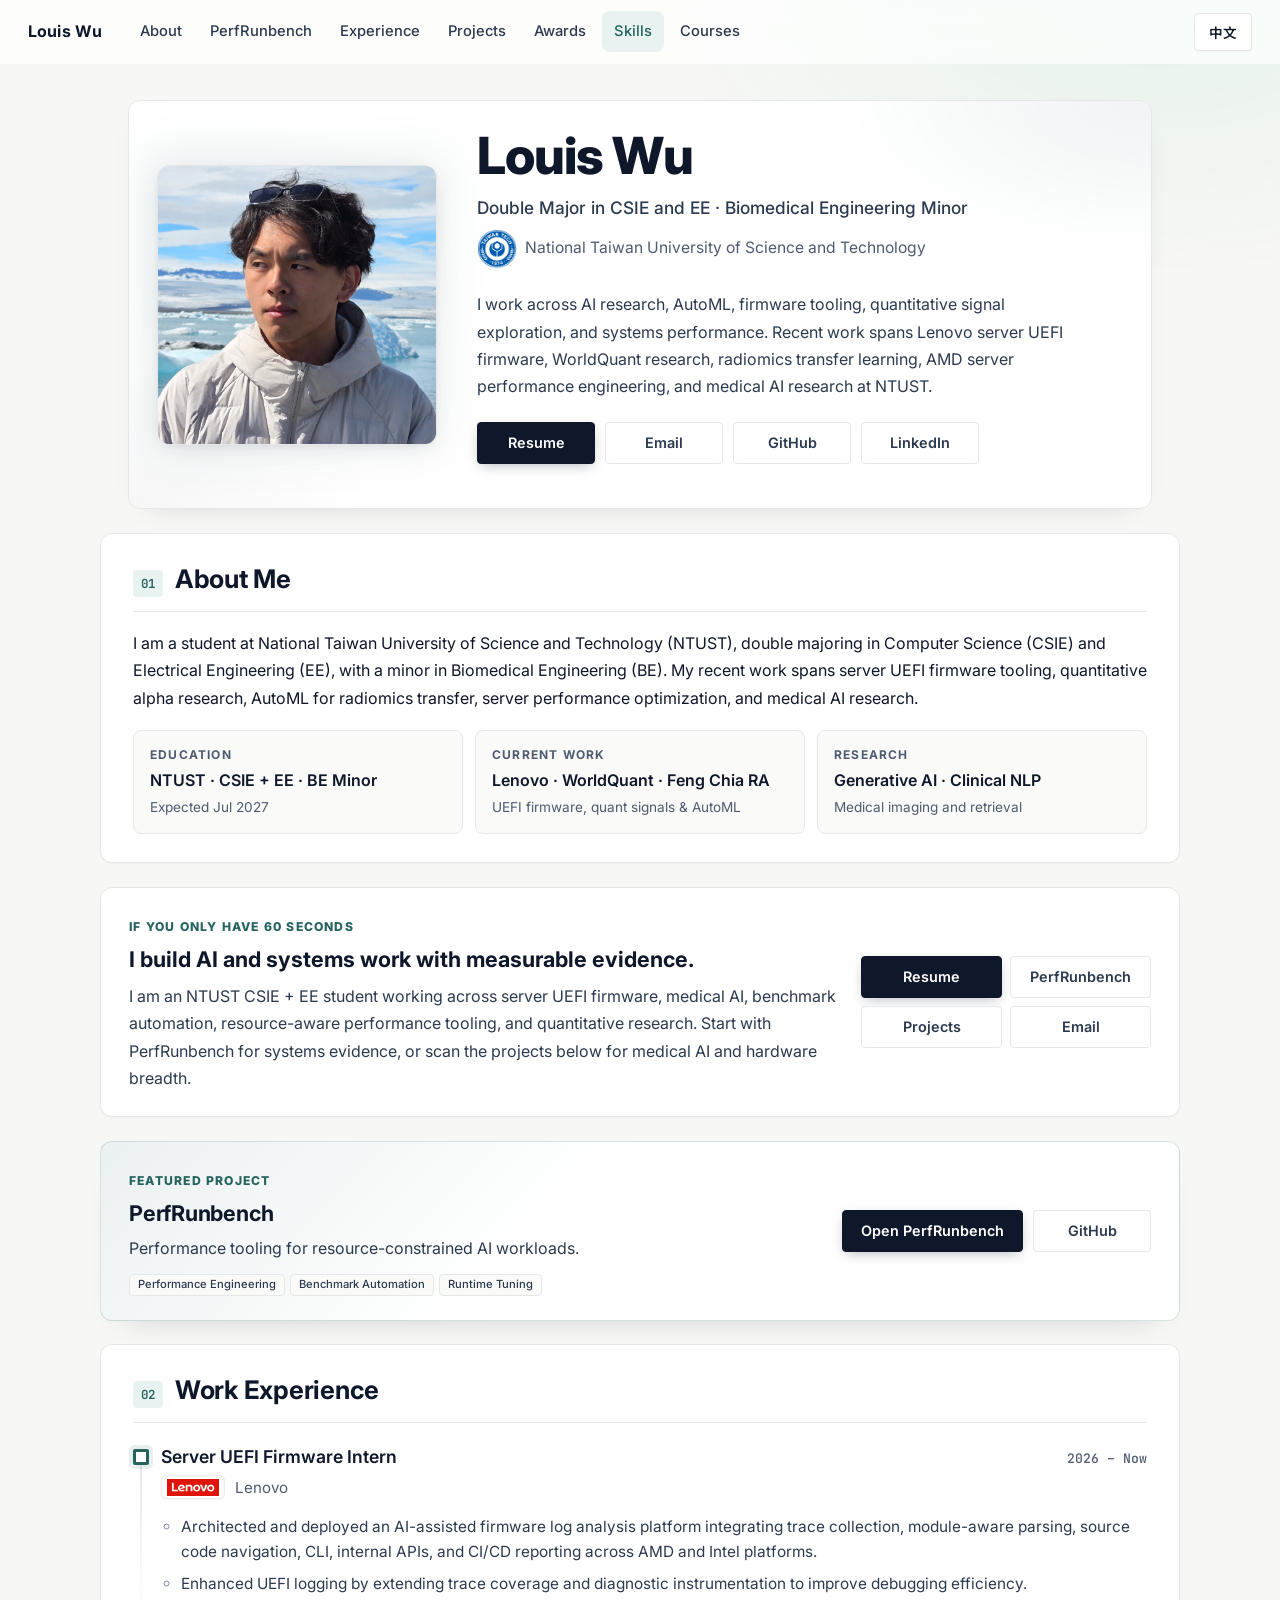
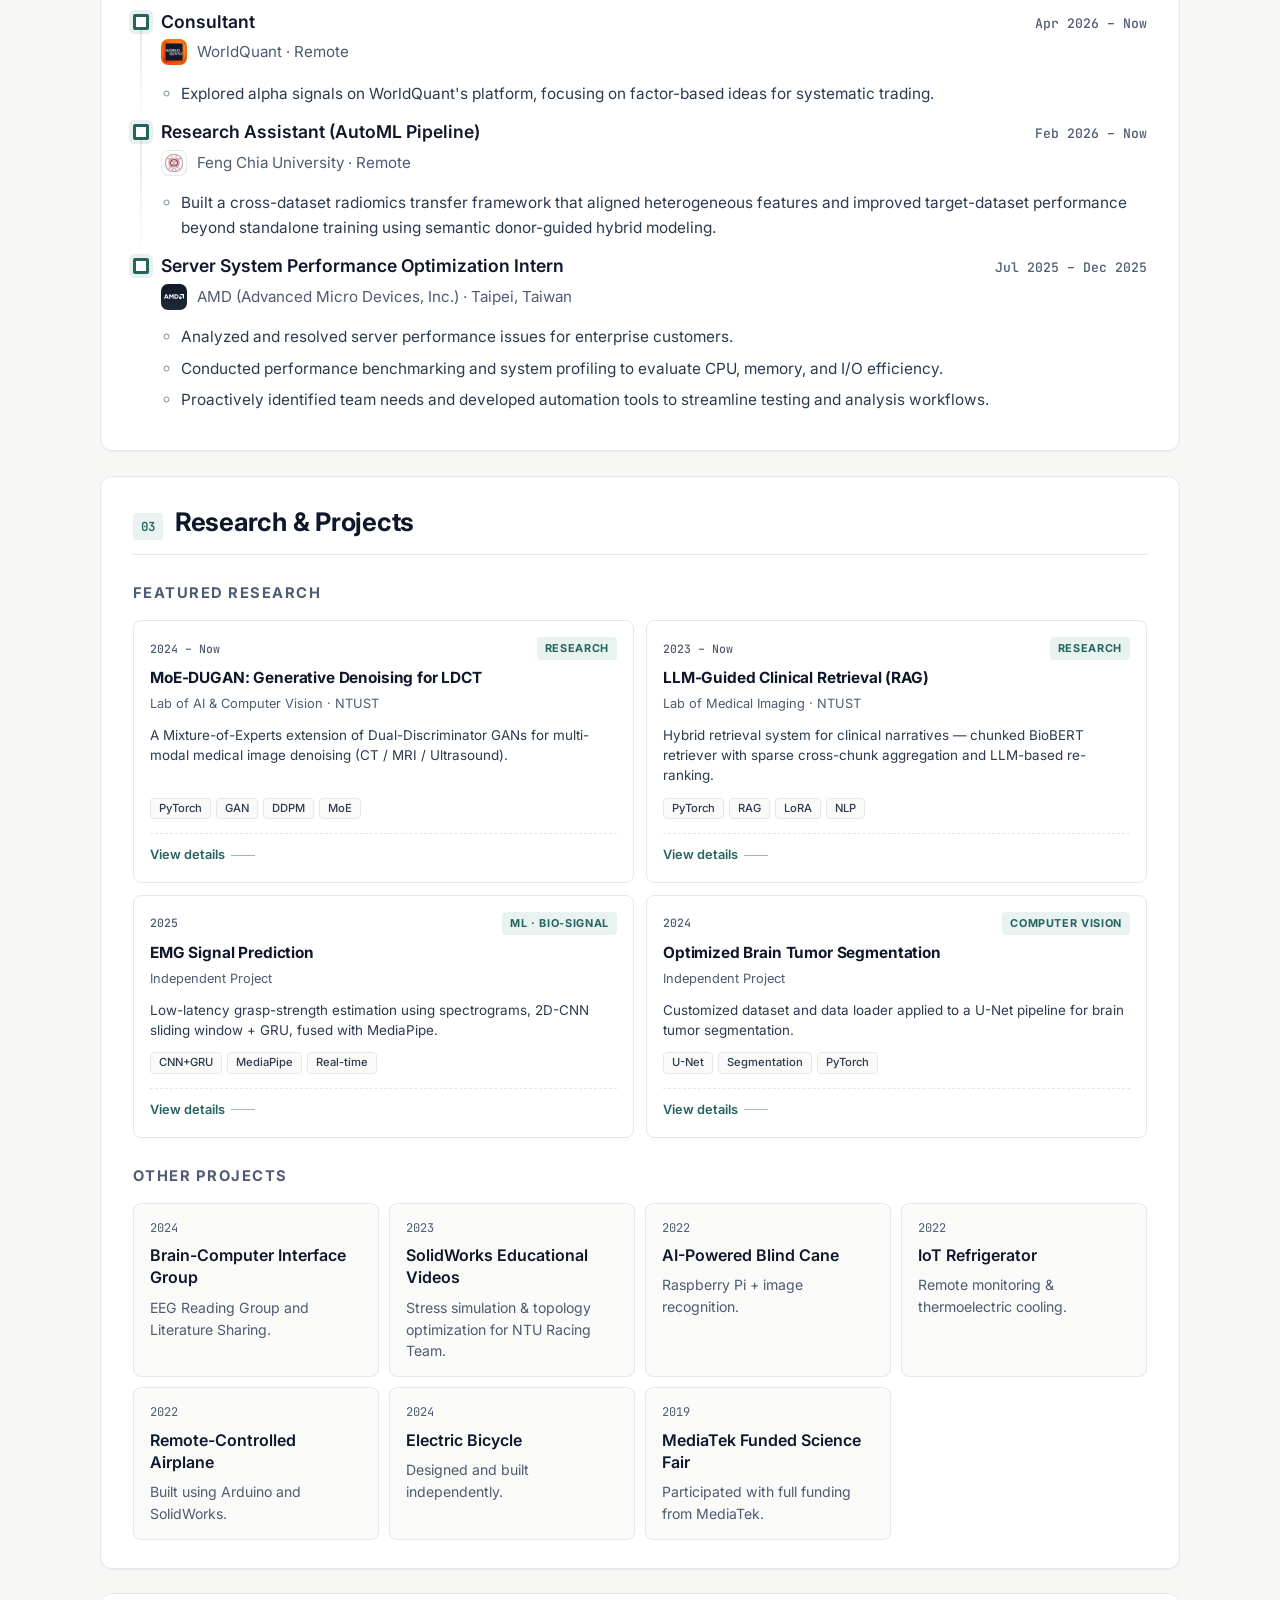
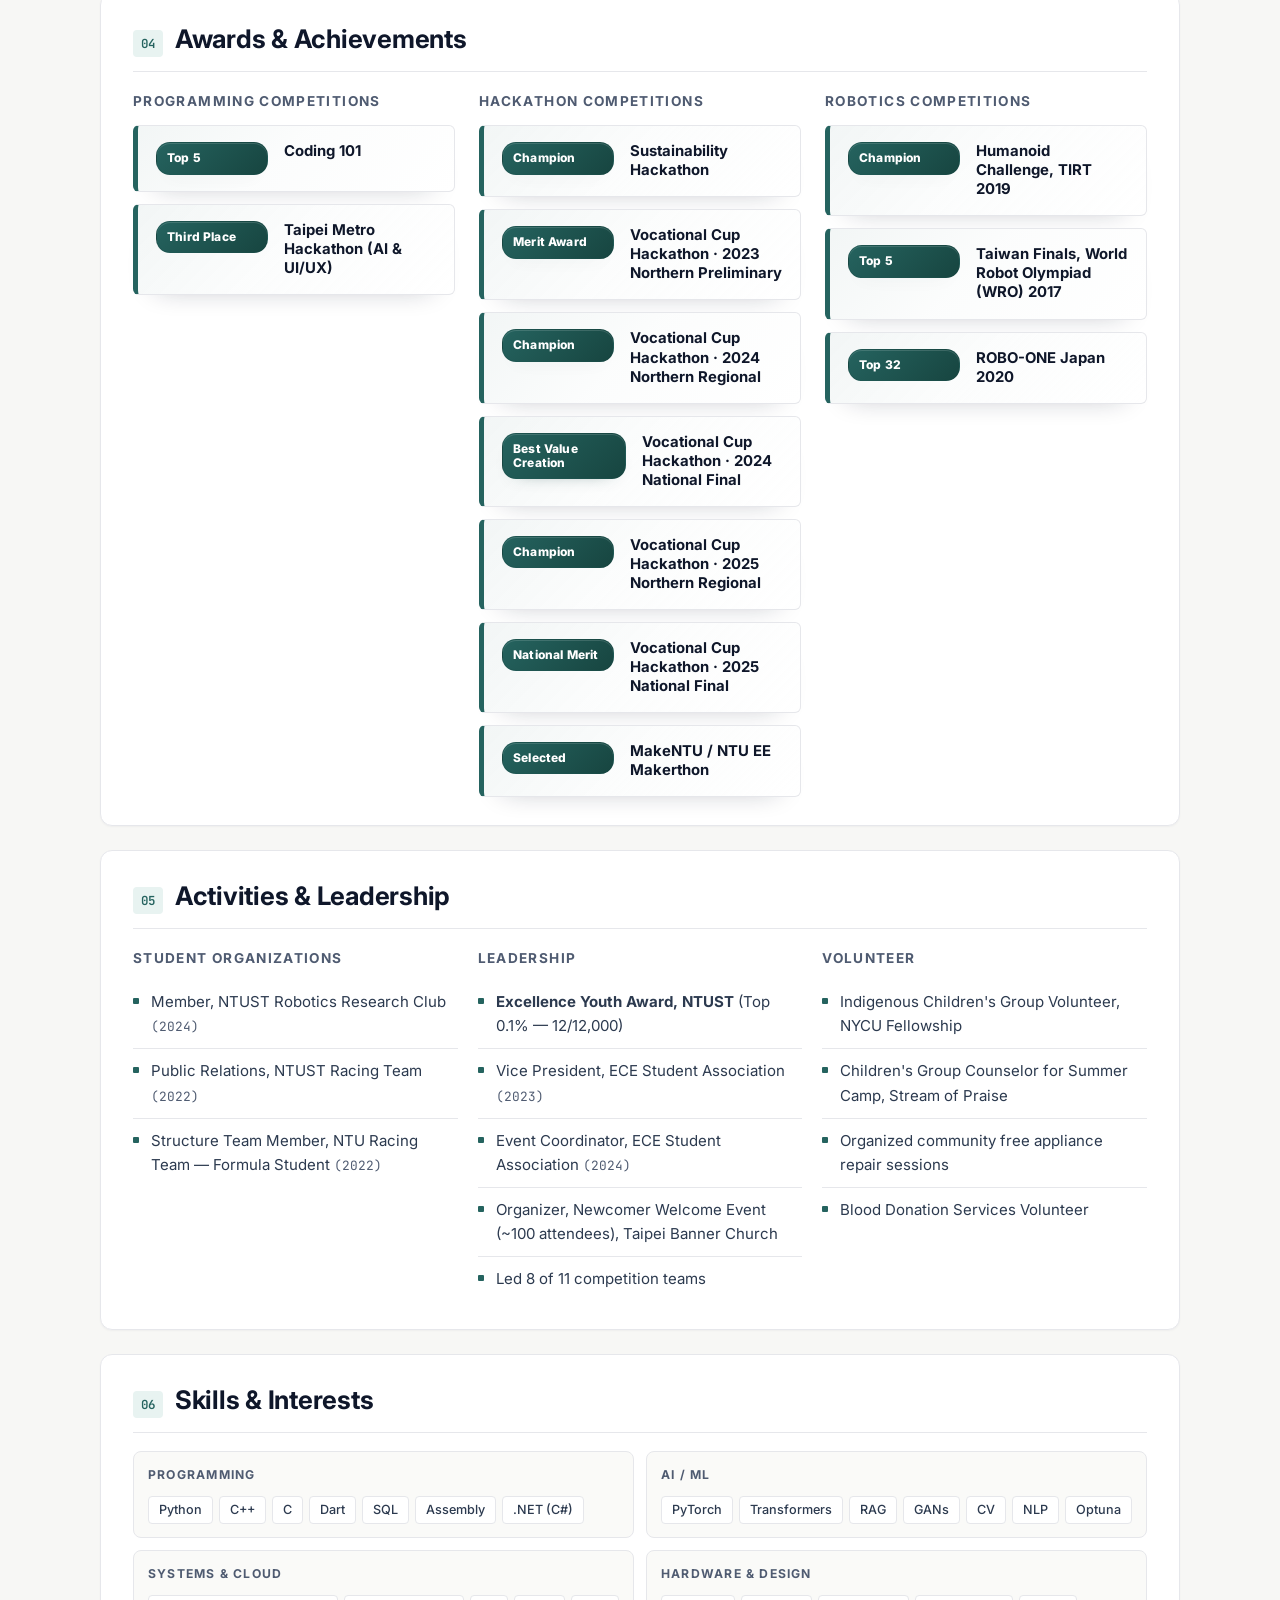
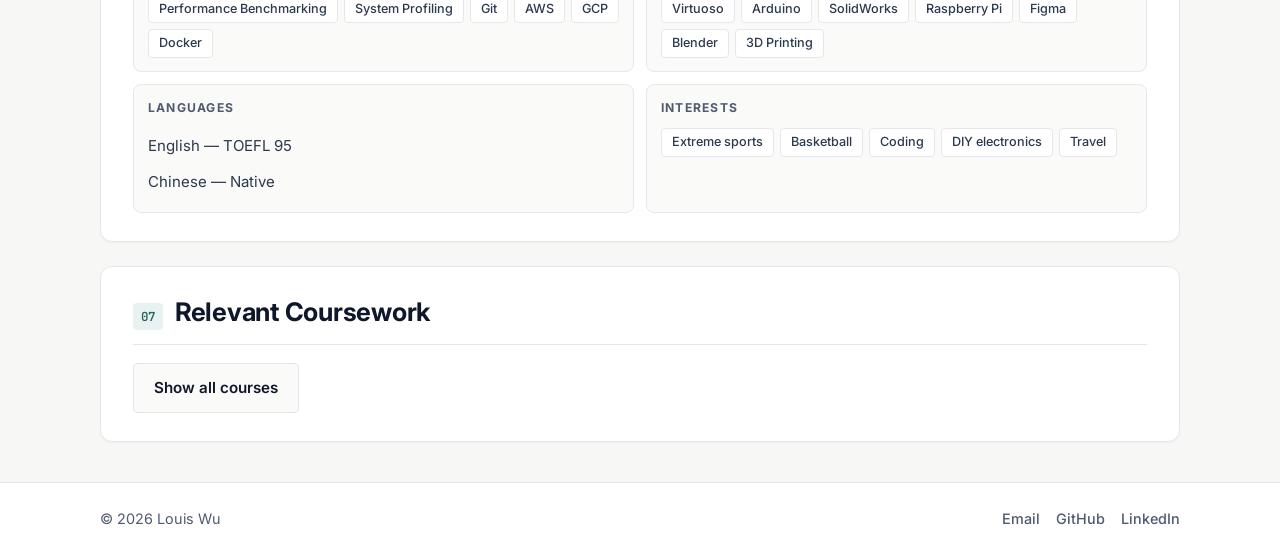
==== commit e2ce96ea: "new work" ====
--- a/index.html
+++ b/index.html
@@ -74,8 +74,8 @@
             <span class="school-line lang-zh-TW"><span class="school-logo-frame"><img class="school-logo" src="assets/logos/logo-ntust-official.png" alt="國立臺灣科技大學校徽" loading="lazy"></span>國立臺灣科技大學 (NTUST)</span>
           </p>
           <p class="hero-bio">
-            <span class="lang-en">I work across AI research, AutoML, quantitative signal exploration, and systems performance. Recent work spans WorldQuant research, radiomics transfer learning, server performance engineering at AMD, and medical AI research at NTUST.</span>
-            <span class="lang-zh-TW">我橫跨 AI 研究、AutoML、量化訊號探索與系統效能。近期經驗包含 WorldQuant 研究、放射組學遷移學習、AMD 伺服器效能優化，以及 NTUST 醫療 AI 研究。</span>
+            <span class="lang-en">I work across AI research, AutoML, firmware tooling, quantitative signal exploration, and systems performance. Recent work spans Lenovo server UEFI firmware, WorldQuant research, radiomics transfer learning, AMD server performance engineering, and medical AI research at NTUST.</span>
+            <span class="lang-zh-TW">我橫跨 AI 研究、AutoML、UEFI 韌體工具、量化訊號探索與系統效能。近期經驗包含 Lenovo 伺服器 UEFI 韌體平台、WorldQuant 研究、放射組學遷移學習、AMD 伺服器效能優化，以及 NTUST 醫療 AI 研究。</span>
           </p>
 
           <div class="hero-actions">
@@ -112,8 +112,8 @@
           <span class="lang-zh-TW">自我簡介</span>
         </h2>
       </div>
-      <p class="lang-en">I am a student at National Taiwan University of Science and Technology (NTUST), double majoring in Computer Science (CSIE) and Electrical Engineering (EE), with a minor in Biomedical Engineering (BE). My recent work spans quantitative alpha research, AutoML for radiomics transfer, server performance optimization, and medical AI research.</p>
-      <p class="lang-zh-TW">目前就讀於國立臺灣科技大學 (NTUST)，雙主修資訊工程 (CSIE) 與電機工程 (EE)，輔系醫學工程 (BE)。近期經驗包含量化 alpha 研究、放射組學 AutoML 遷移、伺服器系統效能優化，以及醫療 AI 研究。</p>
+      <p class="lang-en">I am a student at National Taiwan University of Science and Technology (NTUST), double majoring in Computer Science (CSIE) and Electrical Engineering (EE), with a minor in Biomedical Engineering (BE). My recent work spans server UEFI firmware tooling, quantitative alpha research, AutoML for radiomics transfer, server performance optimization, and medical AI research.</p>
+      <p class="lang-zh-TW">目前就讀於國立臺灣科技大學 (NTUST)，雙主修資訊工程 (CSIE) 與電機工程 (EE)，輔系醫學工程 (BE)。近期經驗包含 Lenovo 伺服器 UEFI 韌體、量化 alpha 研究、放射組學 AutoML 遷移、伺服器系統效能優化，以及醫療 AI 研究。</p>
 
       <div class="quick-facts">
         <div class="fact">
@@ -127,10 +127,10 @@
         <div class="fact">
           <span class="fact-label lang-en">Current Work</span>
           <span class="fact-label lang-zh-TW">目前工作</span>
-          <span class="fact-value lang-en">WorldQuant · Feng Chia RA</span>
-          <span class="fact-value lang-zh-TW">WorldQuant · 逢甲研究助理</span>
-          <span class="fact-sub lang-en">Quant signals & AutoML pipeline</span>
-          <span class="fact-sub lang-zh-TW">量化訊號與 AutoML Pipeline</span>
+          <span class="fact-value lang-en">Lenovo · WorldQuant · Feng Chia RA</span>
+          <span class="fact-value lang-zh-TW">Lenovo · WorldQuant · 逢甲研究助理</span>
+          <span class="fact-sub lang-en">UEFI firmware, quant signals & AutoML</span>
+          <span class="fact-sub lang-zh-TW">UEFI 韌體、量化訊號與 AutoML</span>
         </div>
         <div class="fact">
           <span class="fact-label lang-en">Research</span>
@@ -155,8 +155,8 @@
           <span class="lang-zh-TW">&#25105;&#20570; AI &#33287;&#31995;&#32113;&#24037;&#31243;&#65292;&#20006;&#37325;&#35222;&#21487;&#39511;&#35657;&#30340;&#25104;&#26524;&#12290;</span>
         </h2>
         <p>
-          <span class="lang-en">I am an NTUST CSIE + EE student working across medical AI, benchmark automation, resource-aware performance tooling, and quantitative research. Start with PerfRunbench for systems evidence, or scan the projects below for medical AI and hardware breadth.</span>
-          <span class="lang-zh-TW">&#25105;&#26159;&#33274;&#31185;&#22823;&#36039;&#24037;&#33287;&#38651;&#27231;&#38617;&#20027;&#20462;&#23416;&#29983;&#65292;&#27178;&#36328;&#37291;&#30274; AI&#12289;benchmark &#33258;&#21205;&#21270;&#12289;&#36039;&#28304;&#21463;&#38480;&#25928;&#33021;&#24037;&#20855;&#33287;&#37327;&#21270;&#30740;&#31350;&#12290;&#24819;&#24555;&#36895;&#20102;&#35299;&#31995;&#32113;&#33021;&#21147;&#21487;&#20197;&#20808;&#30475; PerfRunbench&#65307;&#24819;&#30475;&#30740;&#31350;&#33287;&#30828;&#39636;&#24291;&#24230;&#21487;&#20197;&#24448;&#19979;&#30475;&#23560;&#26696;&#12290;</span>
+          <span class="lang-en">I am an NTUST CSIE + EE student working across server UEFI firmware, medical AI, benchmark automation, resource-aware performance tooling, and quantitative research. Start with PerfRunbench for systems evidence, or scan the projects below for medical AI and hardware breadth.</span>
+          <span class="lang-zh-TW">我是臺科大資工與電機雙主修學生，橫跨 Lenovo 伺服器 UEFI 韌體、medical AI、benchmark 自動化、資源受限效能工具與量化研究。想快速了解系統能力可以先看 PerfRunbench；想看研究與硬體廣度可以往下看專案。</span>
         </p>
       </div>
       <div class="quick-brief-actions">
@@ -225,6 +225,27 @@
           <div class="timeline-content">
             <div class="timeline-head">
               <h3>
+                <span class="lang-en">Server UEFI Firmware Intern</span>
+                <span class="lang-zh-TW">伺服器 UEFI 韌體實習生</span>
+              </h3>
+              <span class="time-range">2026 – Now</span>
+            </div>
+            <p class="org">
+              <span class="company-line lang-en"><span class="company-logo-frame company-logo-frame-lenovo"><img class="company-logo company-logo-wide" src="assets/logos/logo-lenovo.jpg" alt="Lenovo logo" loading="lazy"></span>Lenovo</span>
+              <span class="company-line lang-zh-TW"><span class="company-logo-frame company-logo-frame-lenovo"><img class="company-logo company-logo-wide" src="assets/logos/logo-lenovo.jpg" alt="Lenovo logo" loading="lazy"></span>Lenovo（聯想）</span>
+            </p>
+            <ul class="bullets">
+              <li><span class="lang-en">Architected and deployed an AI-assisted firmware log analysis platform integrating trace collection, module-aware parsing, source code navigation, CLI, internal APIs, and CI/CD reporting across AMD and Intel platforms.</span><span class="lang-zh-TW">架構並部署 AI 輔助韌體 log 分析平台，整合 trace 收集、模組感知解析、原始碼導覽、CLI、內部 API 與 CI/CD 報告，支援 AMD 與 Intel 平台。</span></li>
+              <li><span class="lang-en">Enhanced UEFI logging by extending trace coverage and diagnostic instrumentation to improve debugging efficiency.</span><span class="lang-zh-TW">擴充 UEFI trace 覆蓋與診斷 instrumentation，強化 logging 能力並提升除錯效率。</span></li>
+            </ul>
+          </div>
+        </li>
+
+        <li class="timeline-item">
+          <div class="timeline-dot"></div>
+          <div class="timeline-content">
+            <div class="timeline-head">
+              <h3>
                 <span class="lang-en">Consultant</span>
                 <span class="lang-zh-TW">顧問</span>
               </h3>
--- a/styles.css
+++ b/styles.css
@@ -688,6 +688,15 @@
   border-radius: 5px;
   background: #111827;
 }
+.company-logo-frame-lenovo {
+  width: 64px;
+  height: 24px;
+  padding: 0 5px;
+  border-radius: 6px;
+  background: #ffffff;
+  border: 1px solid rgba(15, 23, 42, 0.08);
+  box-shadow: 0 1px 2px rgba(15, 23, 42, 0.04);
+}
 .company-logo {
   width: 100%;
   height: 100%;
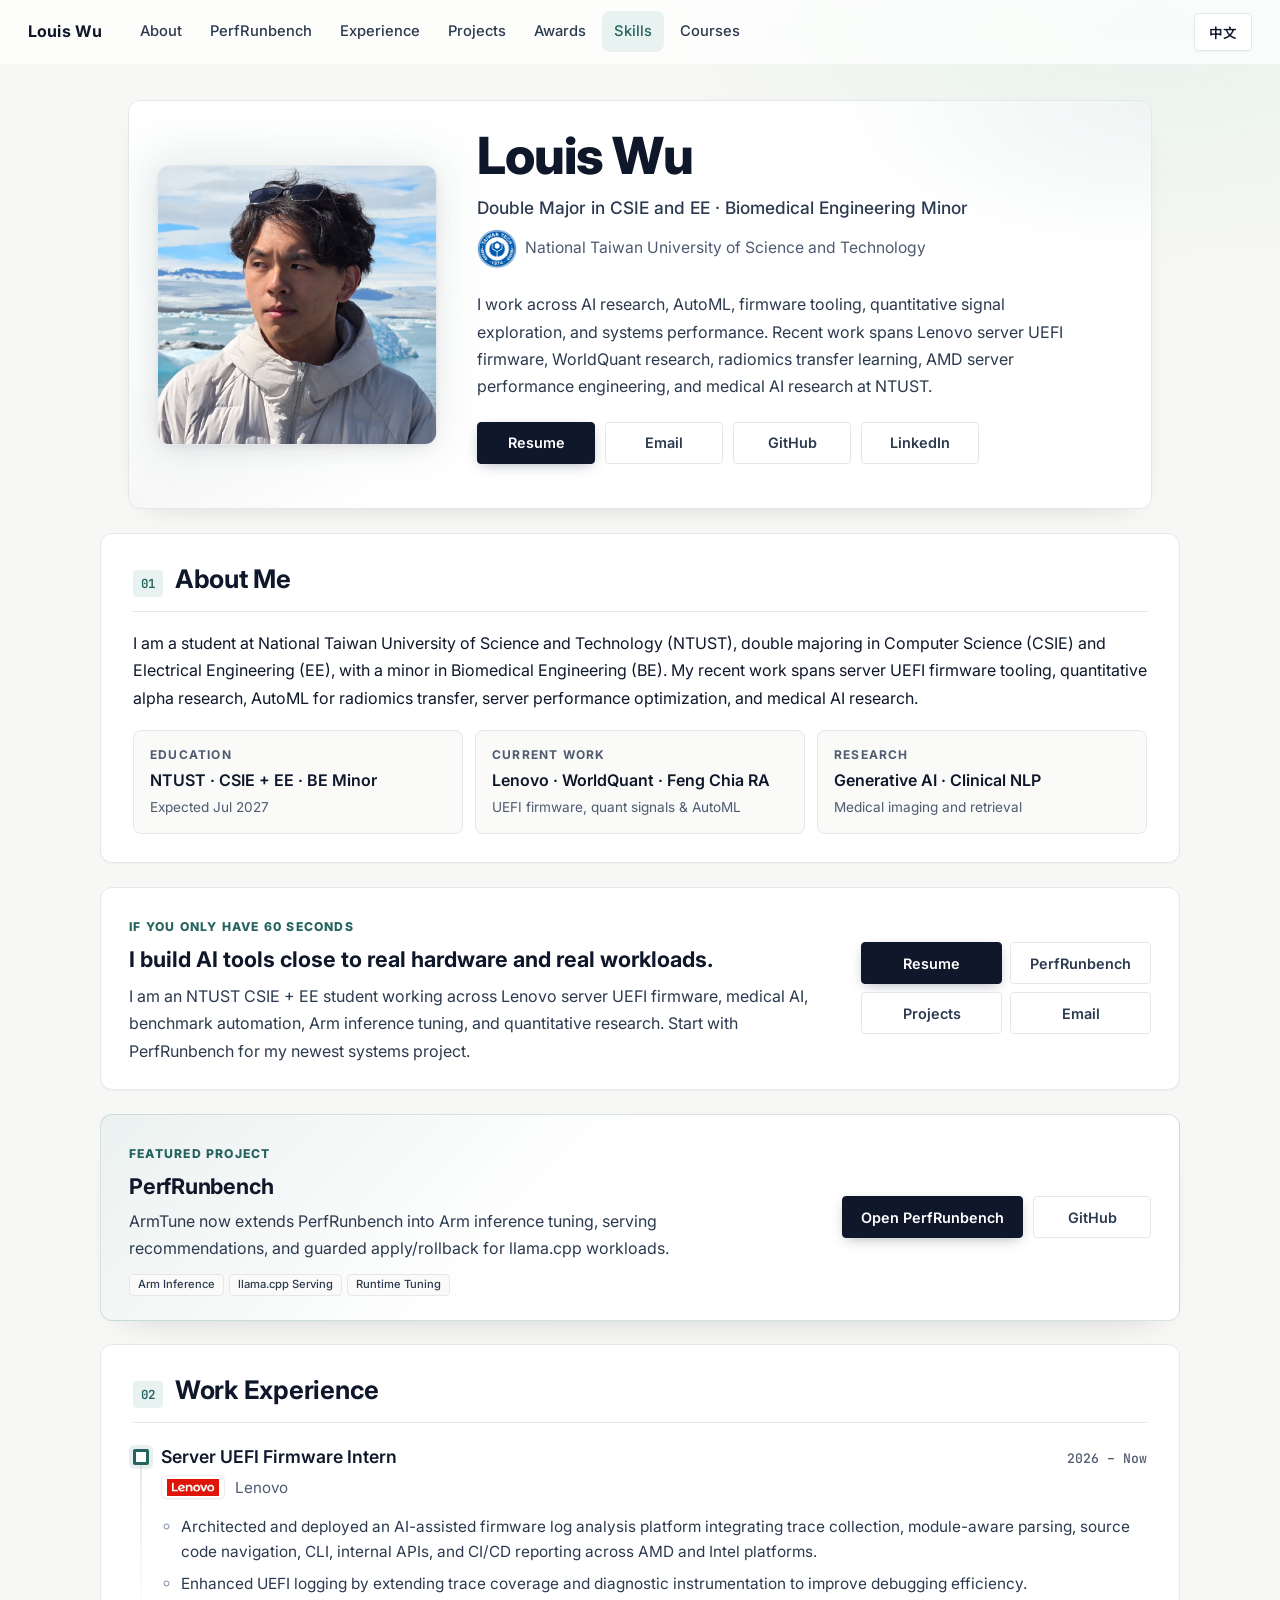
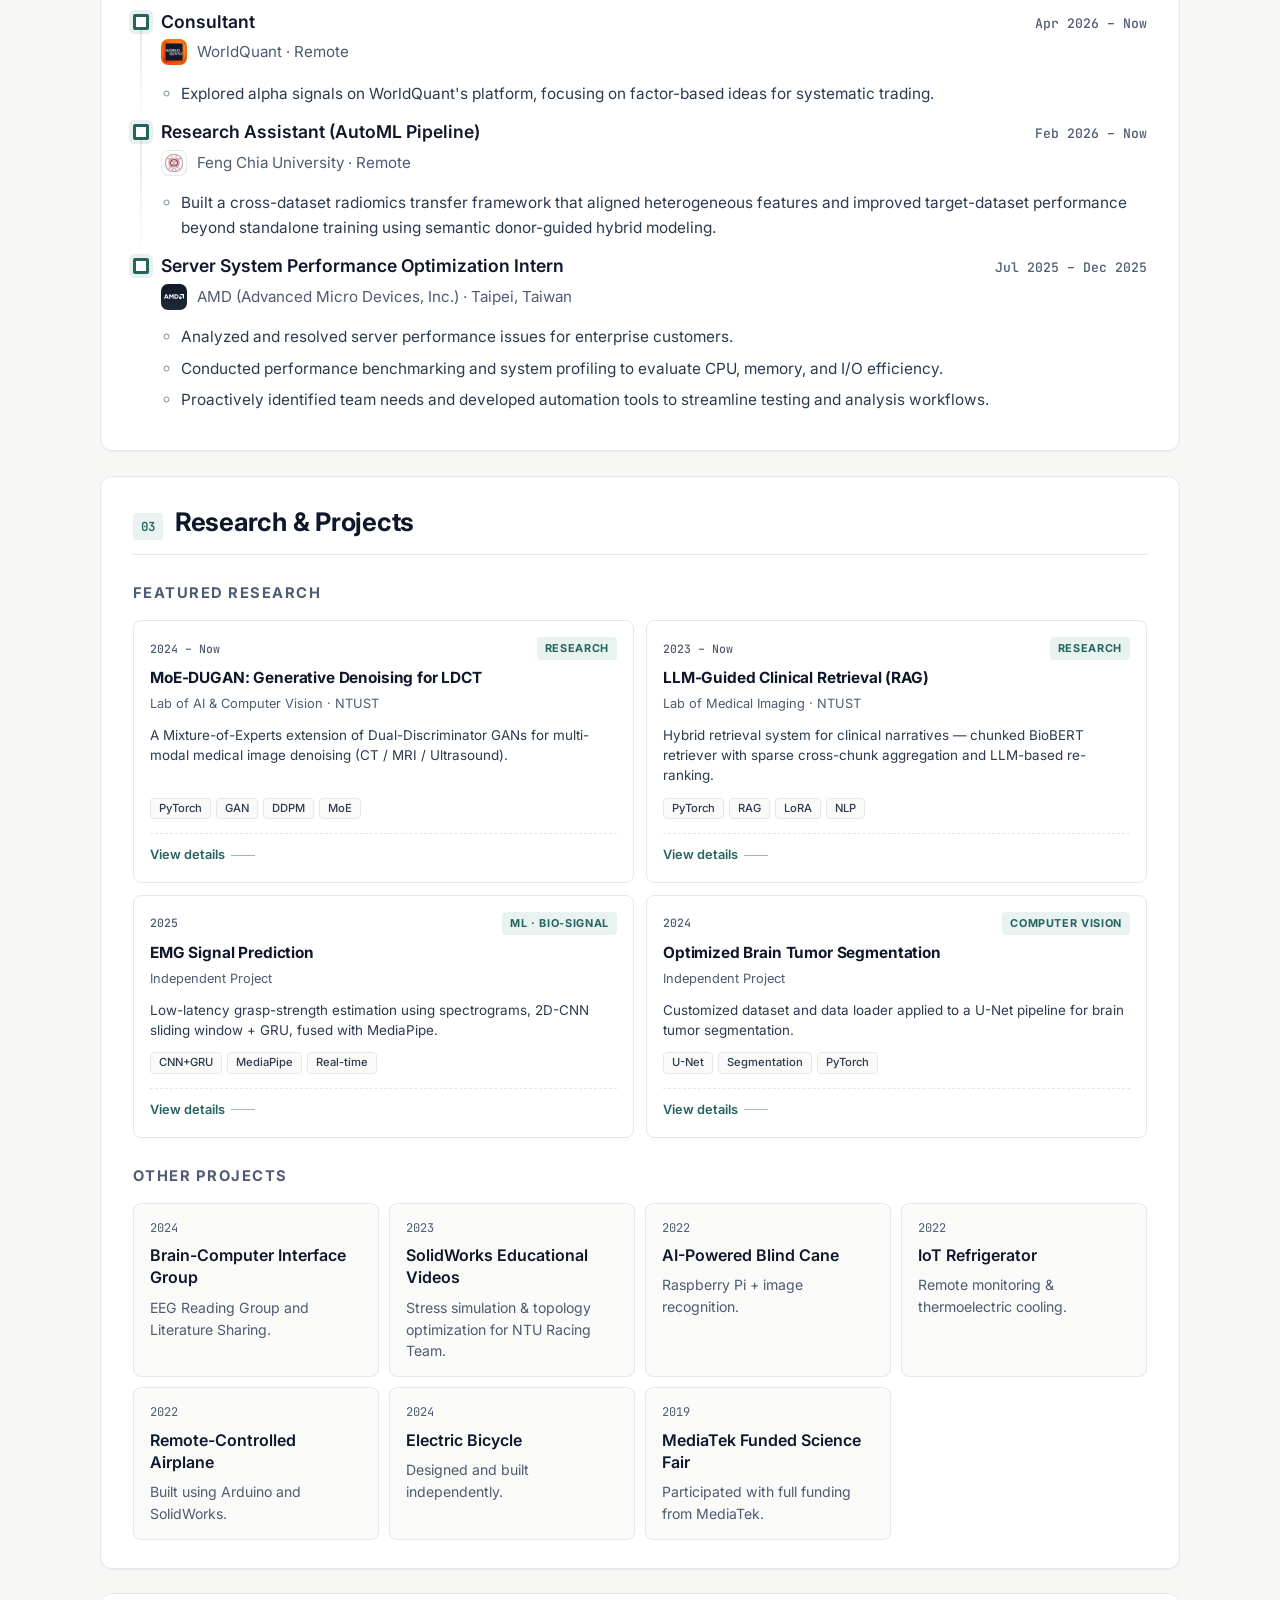
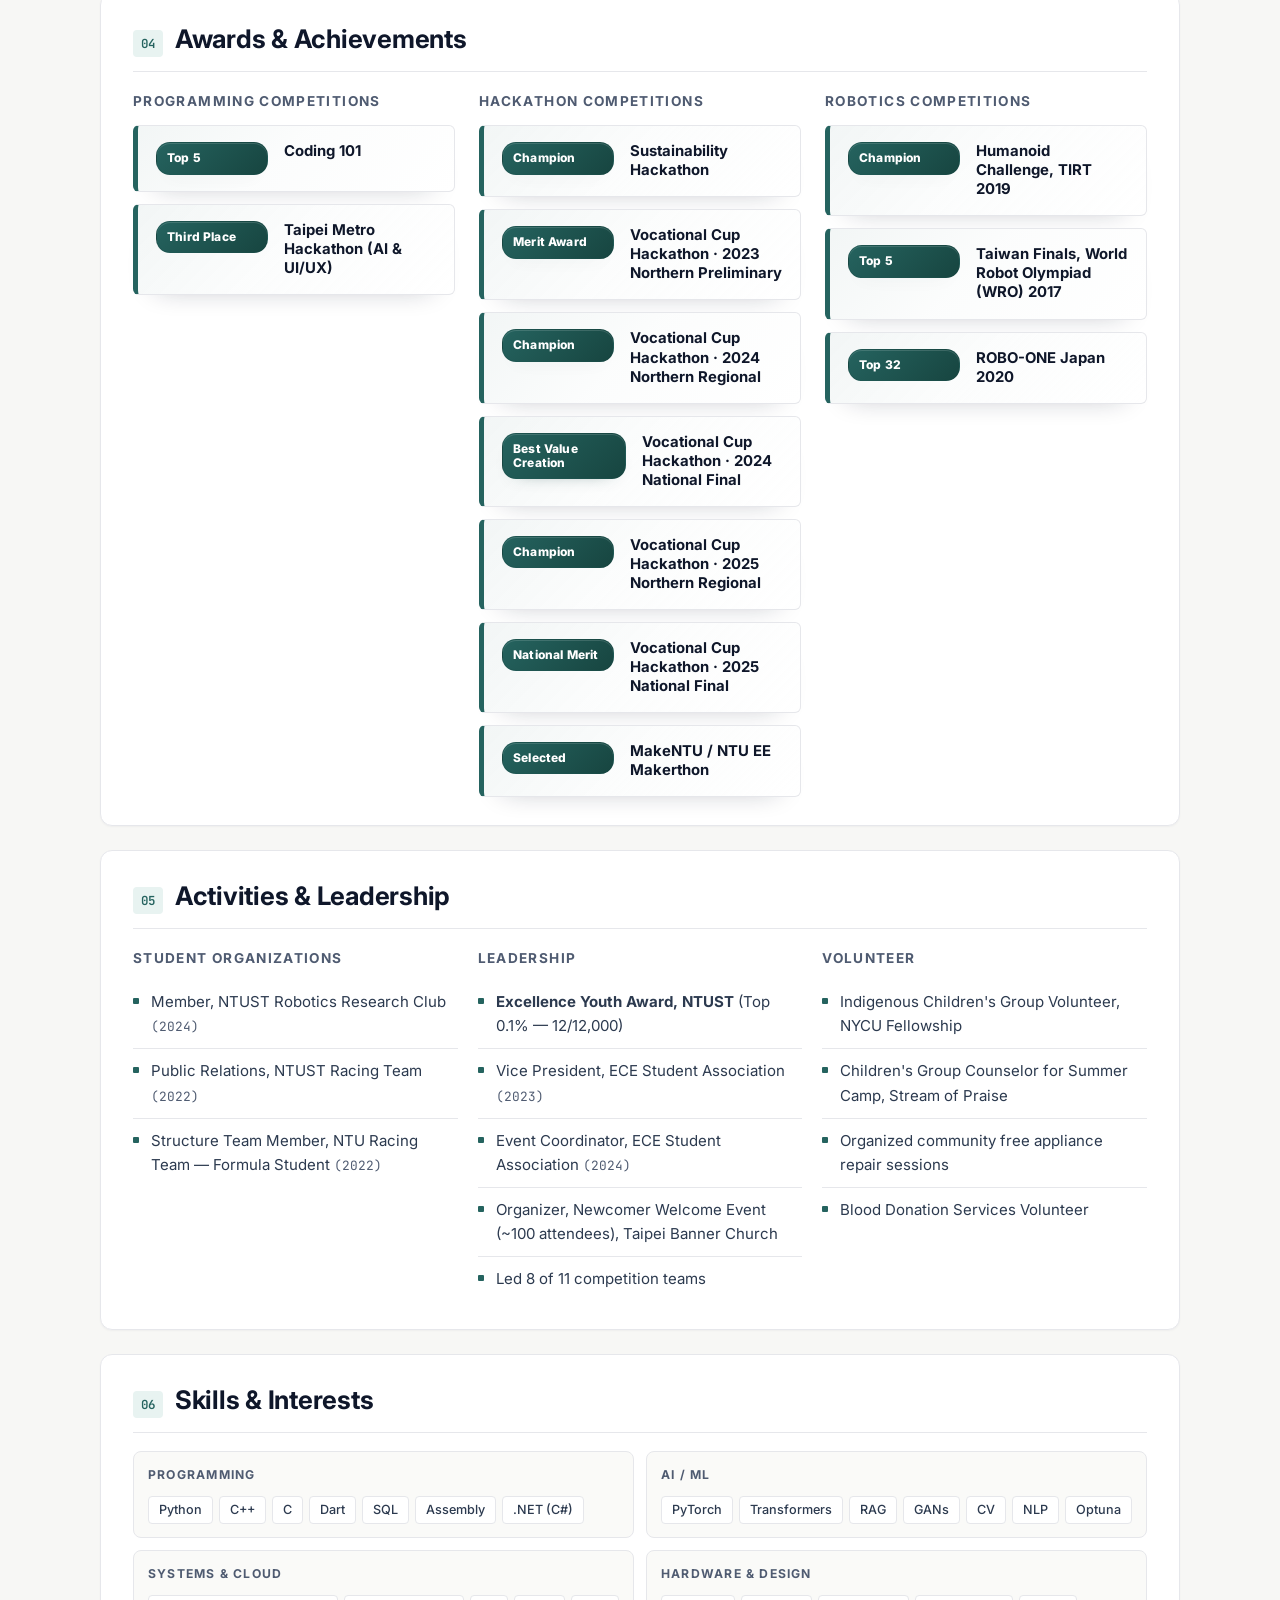
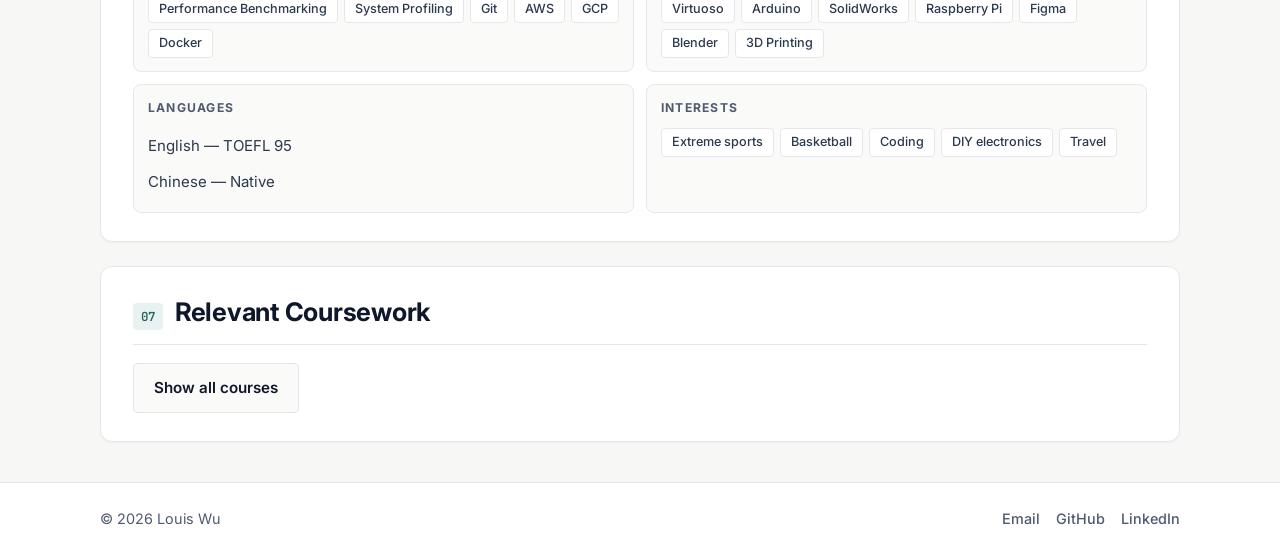
==== commit c8eab096: "new resume update" ====
--- a/index.html
+++ b/index.html
@@ -79,8 +79,8 @@
           </p>
 
           <div class="hero-actions">
-            <a class="btn btn-primary lang-en" href="assets/docs/resume_DingXu_2026_May.pdf" target="_blank" rel="noopener">Resume</a>
-            <a class="btn btn-primary lang-zh-TW" href="assets/docs/resume_DingXu_2026_May.pdf" target="_blank" rel="noopener">履歷</a>
+            <a class="btn btn-primary lang-en" href="https://docs.google.com/document/d/1sfYEigFE8bRjarlxU4Vfld02rQyMUc61hpKoBhF4fUU/edit?usp=sharing" target="_blank" rel="noopener">Resume</a>
+            <a class="btn btn-primary lang-zh-TW" href="https://docs.google.com/document/d/1sfYEigFE8bRjarlxU4Vfld02rQyMUc61hpKoBhF4fUU/edit?usp=sharing" target="_blank" rel="noopener">履歷</a>
 
             <a class="btn btn-ghost copy-trigger"
                href="mailto:louis20030920@gmail.com"
@@ -151,16 +151,16 @@
           <span class="lang-zh-TW">&#22914;&#26524;&#20320;&#21482;&#26377; 60 &#31186;</span>
         </span>
         <h2>
-          <span class="lang-en">I build AI and systems work with measurable evidence.</span>
-          <span class="lang-zh-TW">&#25105;&#20570; AI &#33287;&#31995;&#32113;&#24037;&#31243;&#65292;&#20006;&#37325;&#35222;&#21487;&#39511;&#35657;&#30340;&#25104;&#26524;&#12290;</span>
+          <span class="lang-en">I build AI tools close to real hardware and real workloads.</span>
+          <span class="lang-zh-TW">我做貼近硬體與實際工作負載的 AI 工具。</span>
         </h2>
         <p>
-          <span class="lang-en">I am an NTUST CSIE + EE student working across server UEFI firmware, medical AI, benchmark automation, resource-aware performance tooling, and quantitative research. Start with PerfRunbench for systems evidence, or scan the projects below for medical AI and hardware breadth.</span>
-          <span class="lang-zh-TW">我是臺科大資工與電機雙主修學生，橫跨 Lenovo 伺服器 UEFI 韌體、medical AI、benchmark 自動化、資源受限效能工具與量化研究。想快速了解系統能力可以先看 PerfRunbench；想看研究與硬體廣度可以往下看專案。</span>
+          <span class="lang-en">I am an NTUST CSIE + EE student working across Lenovo server UEFI firmware, medical AI, benchmark automation, Arm inference tuning, and quantitative research. Start with PerfRunbench for my newest systems project.</span>
+          <span class="lang-zh-TW">我是臺科大資工與電機雙主修學生，近期做 Lenovo 伺服器 UEFI 韌體、medical AI、benchmark 自動化、Arm 推論調校與量化研究。想快速看我最新的系統專案，可以先看 PerfRunbench。</span>
         </p>
       </div>
       <div class="quick-brief-actions">
-        <a class="btn btn-primary" href="assets/docs/resume_DingXu_2026_May.pdf" target="_blank" rel="noopener">
+        <a class="btn btn-primary" href="https://docs.google.com/document/d/1sfYEigFE8bRjarlxU4Vfld02rQyMUc61hpKoBhF4fUU/edit?usp=sharing" target="_blank" rel="noopener">
           <span class="lang-en">Resume</span>
           <span class="lang-zh-TW">&#23653;&#27511;</span>
         </a>
@@ -191,12 +191,12 @@
         </span>
         <h2 id="ai-featured-title">PerfRunbench</h2>
         <p>
-          <span class="lang-en">Performance tooling for resource-constrained AI workloads.</span>
-          <span class="lang-zh-TW">針對資源受限 AI 工作負載的效能工程工具。</span>
+          <span class="lang-en">ArmTune now extends PerfRunbench into Arm inference tuning, serving recommendations, and guarded apply/rollback for llama.cpp workloads.</span>
+          <span class="lang-zh-TW">ArmTune 把 PerfRunbench 擴展到 Arm 推論調校、serving 推薦，以及 llama.cpp 工作負載的套用與回復流程。</span>
         </p>
         <div class="tag-row">
-          <span class="tag">Performance Engineering</span>
-          <span class="tag">Benchmark Automation</span>
+          <span class="tag">Arm Inference</span>
+          <span class="tag">llama.cpp Serving</span>
           <span class="tag">Runtime Tuning</span>
         </div>
       </div>
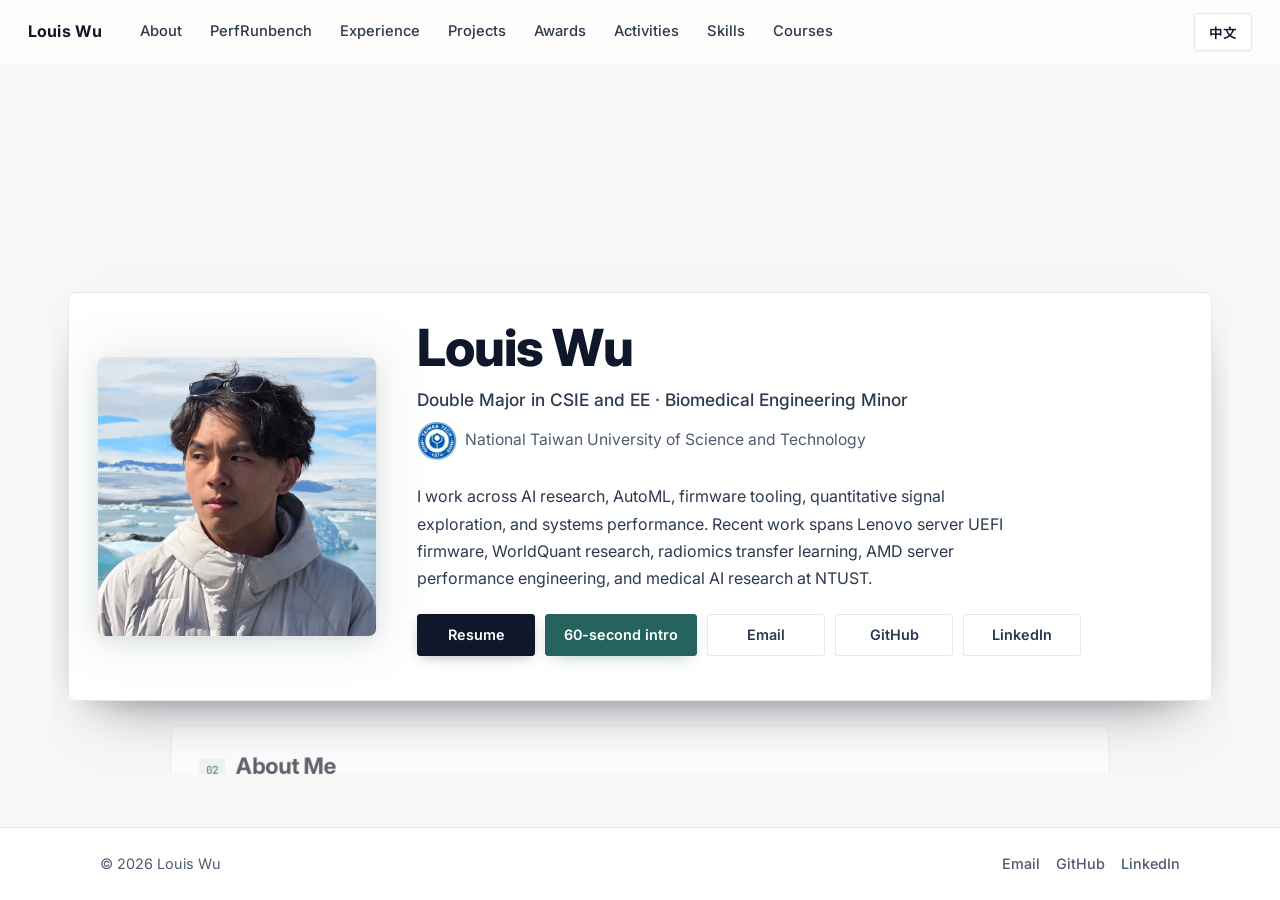
==== commit c2797e6e: "new add carousel feature" ====
--- a/index.html
+++ b/index.html
@@ -36,6 +36,7 @@
       <a href="#experience"><span class="lang-en">Experience</span><span class="lang-zh-TW">經歷</span></a>
       <a href="#projects"><span class="lang-en">Projects</span><span class="lang-zh-TW">專案</span></a>
       <a href="#awards"><span class="lang-en">Awards</span><span class="lang-zh-TW">獲獎</span></a>
+      <a href="#activities"><span class="lang-en">Activities</span><span class="lang-zh-TW">活動</span></a>
       <a href="#skills"><span class="lang-en">Skills</span><span class="lang-zh-TW">技能</span></a>
       <a href="#coursework"><span class="lang-en">Courses</span><span class="lang-zh-TW">課程</span></a>
     </nav>
@@ -51,9 +52,39 @@
   </header>
 
   <main id="top">
-
-    <!-- Hero -->
-    <section class="hero reveal" data-analytics-section="home_hero">
+    <nav class="section-rail" aria-label="Section overview">
+      <a href="#hero-card" data-rail-target="hero-card" aria-label="Introduction">
+        <span class="rail-preview rail-preview-hero"><span class="rail-preview-thumb"><img src="assets/profile/head.jpg" alt="" loading="lazy"></span><span class="rail-preview-copy"><strong><span class="lang-en">Intro</span><span class="lang-zh-TW">自介</span></strong><small><span class="lang-en">Louis Wu</span><span class="lang-zh-TW">吳定栩</span></small></span></span>
+      </a>
+      <a href="#about" data-rail-target="about" aria-label="About">
+        <span class="rail-preview"><span class="rail-preview-index">02</span><span class="rail-preview-copy"><strong><span class="lang-en">About</span><span class="lang-zh-TW">簡介</span></strong><small><span class="lang-en">Background</span><span class="lang-zh-TW">背景</span></small></span></span>
+      </a>
+      <a href="#ai-featured" data-rail-target="ai-featured" aria-label="PerfRunbench">
+        <span class="rail-preview"><span class="rail-preview-index">03</span><span class="rail-preview-copy"><strong>PerfRunbench</strong><small>ArmTune</small></span></span>
+      </a>
+      <a href="#experience" data-rail-target="experience" aria-label="Experience">
+        <span class="rail-preview"><span class="rail-preview-index">04</span><span class="rail-preview-copy"><strong><span class="lang-en">Experience</span><span class="lang-zh-TW">經歷</span></strong><small><span class="lang-en">Work</span><span class="lang-zh-TW">工作</span></small></span></span>
+      </a>
+      <a href="#projects" data-rail-target="projects" aria-label="Projects">
+        <span class="rail-preview"><span class="rail-preview-index">05</span><span class="rail-preview-copy"><strong><span class="lang-en">Projects</span><span class="lang-zh-TW">專案</span></strong><small><span class="lang-en">Research</span><span class="lang-zh-TW">研究</span></small></span></span>
+      </a>
+      <a href="#awards" data-rail-target="awards" aria-label="Awards">
+        <span class="rail-preview"><span class="rail-preview-index">06</span><span class="rail-preview-copy"><strong><span class="lang-en">Awards</span><span class="lang-zh-TW">獲獎</span></strong><small><span class="lang-en">Results</span><span class="lang-zh-TW">成果</span></small></span></span>
+      </a>
+      <a href="#activities" data-rail-target="activities" aria-label="Activities">
+        <span class="rail-preview"><span class="rail-preview-index">07</span><span class="rail-preview-copy"><strong><span class="lang-en">Activities</span><span class="lang-zh-TW">活動</span></strong><small><span class="lang-en">Leadership</span><span class="lang-zh-TW">領導</span></small></span></span>
+      </a>
+      <a href="#skills" data-rail-target="skills" aria-label="Skills">
+        <span class="rail-preview"><span class="rail-preview-index">08</span><span class="rail-preview-copy"><strong><span class="lang-en">Skills</span><span class="lang-zh-TW">技能</span></strong><small><span class="lang-en">Toolkit</span><span class="lang-zh-TW">工具</span></small></span></span>
+      </a>
+      <a href="#coursework" data-rail-target="coursework" aria-label="Courses">
+        <span class="rail-preview"><span class="rail-preview-index">09</span><span class="rail-preview-copy"><strong><span class="lang-en">Courses</span><span class="lang-zh-TW">課程</span></strong><small><span class="lang-en">Foundations</span><span class="lang-zh-TW">基礎</span></small></span></span>
+      </a>
+    </nav>
+
+    <div class="portfolio-carousel" id="portfolio-carousel" tabindex="0" aria-label="Portfolio sections">
+      <!-- Hero -->
+    <section id="hero-card" class="hero reveal carousel-card" data-analytics-section="home_hero">
       <div class="hero-grid">
         <div class="hero-photo-wrap" id="hero-photo-trigger" tabindex="0" aria-label="Profile photo easter egg trigger">
           <img src="assets/profile/head.jpg" alt="Louis Wu" class="hero-photo">
@@ -81,6 +112,10 @@
           <div class="hero-actions">
             <a class="btn btn-primary lang-en" href="https://docs.google.com/document/d/1sfYEigFE8bRjarlxU4Vfld02rQyMUc61hpKoBhF4fUU/edit?usp=sharing" target="_blank" rel="noopener">Resume</a>
             <a class="btn btn-primary lang-zh-TW" href="https://docs.google.com/document/d/1sfYEigFE8bRjarlxU4Vfld02rQyMUc61hpKoBhF4fUU/edit?usp=sharing" target="_blank" rel="noopener">履歷</a>
+            <button class="btn btn-secondary brief-toggle" type="button" aria-expanded="false" aria-controls="hero-brief-modal">
+              <span class="lang-en">60-second intro</span>
+              <span class="lang-zh-TW">60 秒自介</span>
+            </button>
 
             <a class="btn btn-ghost copy-trigger"
                href="mailto:louis20030920@gmail.com"
@@ -103,10 +138,10 @@
       </div>
     </section>
 
-    <!-- About -->
-    <section id="about" class="card-section reveal">
+      <!-- About -->
+    <section id="about" class="card-section reveal carousel-card">
       <div class="section-head">
-        <span class="section-tag">01</span>
+        <span class="section-tag">02</span>
         <h2 class="section-title">
           <span class="lang-en">About Me</span>
           <span class="lang-zh-TW">自我簡介</span>
@@ -143,47 +178,8 @@
       </div>
     </section>
 
-    <!-- 60-Second Brief -->
-    <section id="quick-brief" class="quick-brief reveal" data-analytics-section="quick_brief">
-      <div class="quick-brief-copy">
-        <span class="featured-kicker">
-          <span class="lang-en">If you only have 60 seconds</span>
-          <span class="lang-zh-TW">&#22914;&#26524;&#20320;&#21482;&#26377; 60 &#31186;</span>
-        </span>
-        <h2>
-          <span class="lang-en">I build AI tools close to real hardware and real workloads.</span>
-          <span class="lang-zh-TW">我做貼近硬體與實際工作負載的 AI 工具。</span>
-        </h2>
-        <p>
-          <span class="lang-en">I am an NTUST CSIE + EE student working across Lenovo server UEFI firmware, medical AI, benchmark automation, Arm inference tuning, and quantitative research. Start with PerfRunbench for my newest systems project.</span>
-          <span class="lang-zh-TW">我是臺科大資工與電機雙主修學生，近期做 Lenovo 伺服器 UEFI 韌體、medical AI、benchmark 自動化、Arm 推論調校與量化研究。想快速看我最新的系統專案，可以先看 PerfRunbench。</span>
-        </p>
-      </div>
-      <div class="quick-brief-actions">
-        <a class="btn btn-primary" href="https://docs.google.com/document/d/1sfYEigFE8bRjarlxU4Vfld02rQyMUc61hpKoBhF4fUU/edit?usp=sharing" target="_blank" rel="noopener">
-          <span class="lang-en">Resume</span>
-          <span class="lang-zh-TW">&#23653;&#27511;</span>
-        </a>
-        <a class="btn btn-ghost" href="#ai-featured">PerfRunbench</a>
-        <a class="btn btn-ghost" href="#projects">
-          <span class="lang-en">Projects</span>
-          <span class="lang-zh-TW">&#23560;&#26696;</span>
-        </a>
-        <a class="btn btn-ghost copy-trigger"
-           href="mailto:louis20030920@gmail.com"
-           data-copy="louis20030920@gmail.com"
-           data-tooltip=""
-           data-tooltip-en="Click to copy"
-           data-tooltip-zh="&#40670;&#25802;&#35079;&#35069;"
-           data-copied-en="Copied!"
-           data-copied-zh="&#24050;&#35079;&#35069;">
-          Email
-        </a>
-      </div>
-    </section>
-
     <!-- PerfRunbench -->
-    <section id="ai-featured" class="featured-portfolio reveal" aria-labelledby="ai-featured-title" data-analytics-section="featured_perfrunbench">
+    <section id="ai-featured" class="featured-portfolio reveal carousel-card" aria-labelledby="ai-featured-title" data-analytics-section="featured_perfrunbench">
       <div class="featured-copy">
         <span class="featured-kicker">
           <span class="lang-en">Featured Project</span>
@@ -191,8 +187,8 @@
         </span>
         <h2 id="ai-featured-title">PerfRunbench</h2>
         <p>
-          <span class="lang-en">ArmTune now extends PerfRunbench into Arm inference tuning, serving recommendations, and guarded apply/rollback for llama.cpp workloads.</span>
-          <span class="lang-zh-TW">ArmTune 把 PerfRunbench 擴展到 Arm 推論調校、serving 推薦，以及 llama.cpp 工作負載的套用與回復流程。</span>
+          <span class="lang-en">ArmTune extends PerfRunbench into real Arm inference tuning: target inspection, llama.cpp build profiles, bounded runtime search, serving measurements, recommendation bundles, and guarded apply/rollback.</span>
+          <span class="lang-zh-TW">ArmTune 把 PerfRunbench 擴展到真實 Arm 推論調校：目標主機檢查、llama.cpp build profile、有界 runtime 搜尋、serving 量測、推薦包，以及可驗證的套用與回復。</span>
         </p>
         <div class="tag-row">
           <span class="tag">Arm Inference</span>
@@ -210,9 +206,9 @@
     </section>
 
     <!-- Experience -->
-    <section id="experience" class="card-section reveal">
+    <section id="experience" class="card-section reveal carousel-card">
       <div class="section-head">
-        <span class="section-tag">02</span>
+        <span class="section-tag">04</span>
         <h2 class="section-title">
           <span class="lang-en">Work Experience</span>
           <span class="lang-zh-TW">工作經驗</span>
@@ -306,9 +302,9 @@
     </section>
 
     <!-- Projects -->
-    <section id="projects" class="card-section reveal">
+    <section id="projects" class="card-section reveal carousel-card">
       <div class="section-head">
-        <span class="section-tag">03</span>
+        <span class="section-tag">05</span>
         <h2 class="section-title">
           <span class="lang-en">Research &amp; Projects</span>
           <span class="lang-zh-TW">研究與專案</span>
@@ -536,9 +532,9 @@
     </section>
 
     <!-- Awards -->
-    <section id="awards" class="card-section reveal">
+    <section id="awards" class="card-section reveal carousel-card">
       <div class="section-head">
-        <span class="section-tag">04</span>
+        <span class="section-tag">06</span>
         <h2 class="section-title">
           <span class="lang-en">Awards &amp; Achievements</span>
           <span class="lang-zh-TW">獲獎與競賽經歷</span>
@@ -705,9 +701,9 @@
     </section>
 
     <!-- Activities -->
-    <section id="activities" class="card-section reveal">
+    <section id="activities" class="card-section reveal carousel-card">
       <div class="section-head">
-        <span class="section-tag">05</span>
+        <span class="section-tag">07</span>
         <h2 class="section-title">
           <span class="lang-en">Activities &amp; Leadership</span>
           <span class="lang-zh-TW">組織、領導與志工經驗</span>
@@ -755,9 +751,9 @@
     </section>
 
     <!-- Skills -->
-    <section id="skills" class="card-section reveal">
+    <section id="skills" class="card-section reveal carousel-card">
       <div class="section-head">
-        <span class="section-tag">06</span>
+        <span class="section-tag">08</span>
         <h2 class="section-title">
           <span class="lang-en">Skills &amp; Interests</span>
           <span class="lang-zh-TW">技能與興趣</span>
@@ -830,9 +826,9 @@
     </section>
 
     <!-- Coursework (collapsible) -->
-    <section id="coursework" class="card-section reveal">
+    <section id="coursework" class="card-section reveal carousel-card">
       <div class="section-head">
-        <span class="section-tag">07</span>
+        <span class="section-tag">09</span>
         <h2 class="section-title">
           <span class="lang-en">Relevant Coursework</span>
           <span class="lang-zh-TW">相關課程</span>
@@ -924,6 +920,7 @@
         </div>
       </details>
     </section>
+    </div>
 
   </main>
 
@@ -962,6 +959,35 @@
     </div>
   </div>
 
+  <!-- 60-second Introduction Modal -->
+  <div class="modal-backdrop brief-modal-backdrop" id="hero-brief-modal" aria-hidden="true">
+    <div class="modal-panel brief-modal-panel" role="dialog" aria-modal="true" aria-labelledby="brief-modal-title">
+      <button class="modal-close" id="brief-modal-close" type="button" aria-label="Close">
+        <span aria-hidden="true">×</span>
+      </button>
+      <div class="modal-scroll">
+        <div class="modal-header">
+          <span class="modal-period">60 SEC</span>
+          <h2 id="brief-modal-title">
+            <span class="lang-en">If you only have 60 seconds</span>
+            <span class="lang-zh-TW">如果你只有 60 秒</span>
+          </h2>
+        </div>
+        <div class="modal-body brief-modal-body">
+          <p>
+            <span class="lang-en">I am an NTUST CSIE + EE student working near the boundary between software and hardware: Lenovo server UEFI firmware, AMD server performance work, medical AI research, AutoML for radiomics, and quantitative signal exploration.</span>
+            <span class="lang-zh-TW">我是臺科大資工與電機雙主修學生，工作重心靠近軟硬體交界：Lenovo 伺服器 UEFI 韌體、AMD 伺服器效能、medical AI 研究、放射組學 AutoML 與量化訊號探索。</span>
+          </p>
+          <div class="brief-modal-facts">
+            <span><strong>CSIE + EE</strong><small class="lang-en">NTUST double major</small><small class="lang-zh-TW">臺科大雙主修</small></span>
+            <span><strong>Firmware</strong><small class="lang-en">Server UEFI tooling</small><small class="lang-zh-TW">伺服器 UEFI 工具</small></span>
+            <span><strong>AI / Systems</strong><small class="lang-en">Research with measured outcomes</small><small class="lang-zh-TW">以量測結果為核心的研究</small></span>
+          </div>
+        </div>
+      </div>
+    </div>
+  </div>
+
   <div class="easter-backdrop" id="easter-egg" aria-hidden="true">
     <div class="easter-panel" role="dialog" aria-modal="true" aria-labelledby="easter-title">
       <div class="easter-head">
--- a/styles.css
+++ b/styles.css
@@ -21,9 +21,9 @@
   --shadow-sm: 0 1px 2px rgba(15, 23, 42, 0.04);
   --shadow-md: 0 6px 24px -8px rgba(15, 23, 42, 0.12), 0 2px 6px -2px rgba(15, 23, 42, 0.06);
   --shadow-lg: 0 24px 60px -20px rgba(15, 23, 42, 0.25), 0 8px 18px -8px rgba(15, 23, 42, 0.12);
-  --radius-sm: 4px;
-  --radius: 8px;
-  --radius-lg: 12px;
+  --radius-sm: 3px;
+  --radius: 6px;
+  --radius-lg: 8px;
   --max-width: 1080px;
   --nav-height: 64px;
   --nav-height-mobile: 56px;
@@ -37,23 +37,28 @@
   scroll-behavior: smooth;
   scroll-padding-top: calc(var(--nav-height) + 12px);
   background: var(--bg);
+  overflow-x: hidden;
 }
 
 body {
+  min-height: 100vh;
+  min-height: 100svh;
   margin: 0;
+  display: flex;
+  flex-direction: column;
   font-family: 'Inter', 'Noto Sans TC', 'Segoe UI', system-ui, sans-serif;
   color: var(--text);
-  background:
-    radial-gradient(1200px 600px at 12% -10%, rgba(99, 102, 241, 0.10), transparent 60%),
-    radial-gradient(900px 500px at 90% 0%, rgba(16, 185, 129, 0.07), transparent 55%),
-    var(--bg);
+  background: var(--bg);
   line-height: 1.7;
   font-size: 16px;
   -webkit-font-smoothing: antialiased;
   text-rendering: optimizeLegibility;
   -webkit-text-size-adjust: 100%;
   transition: opacity 0.32s var(--ease);
-}
+  overflow-x: hidden;
+}
+
+main { width: 100%; flex: 1 0 auto; }
 
 body.lang-zh-TW { font-family: 'Noto Sans TC', 'Inter', 'Segoe UI', system-ui, sans-serif; }
 body.lang-zh-TW { letter-spacing: 0.01em; }
@@ -98,6 +103,7 @@
 .brand {
   display: inline-flex;
   align-items: center;
+  min-width: 0;
   color: var(--text);
   font-weight: 700;
   letter-spacing: 0.01em;
@@ -134,6 +140,7 @@
   display: flex;
   align-items: center;
   gap: 10px;
+  flex-shrink: 0;
 }
 
 #lang-switch {
@@ -211,7 +218,7 @@
 .hero {
   max-width: var(--max-width);
   margin: 36px auto 24px;
-  padding: 0 28px;
+  padding: 0;
 }
 .hero-grid {
   display: grid;
@@ -226,16 +233,6 @@
   position: relative;
   overflow: hidden;
 }
-.hero-grid::before {
-  content: "";
-  position: absolute;
-  inset: 0;
-  background:
-    radial-gradient(460px 220px at 100% 0%, rgba(37, 99, 95, 0.07), transparent 70%),
-    radial-gradient(360px 200px at 0% 100%, rgba(15, 23, 42, 0.035), transparent 70%);
-  pointer-events: none;
-}
-
 .hero-photo-wrap {
   position: relative;
   width: 100%;
@@ -258,7 +255,7 @@
 .hero-photo-glow {
   position: absolute;
   inset: -10px;
-  background: linear-gradient(135deg, rgba(37, 99, 95, 0.22), rgba(15, 23, 42, 0.08));
+  background: rgba(37, 99, 95, 0.16);
   filter: blur(24px);
   border-radius: var(--radius-lg);
   z-index: 0;
@@ -291,6 +288,7 @@
   font-weight: 500;
   margin: 0 0 8px;
   line-height: 1.5;
+  overflow-wrap: anywhere;
 }
 .hero-school {
   font-size: 0.98rem;
@@ -302,6 +300,8 @@
   align-items: center;
   gap: 8px;
   flex-wrap: wrap;
+  max-width: 100%;
+  overflow-wrap: anywhere;
 }
 .school-logo-frame {
   display: inline-flex;
@@ -323,6 +323,7 @@
   max-width: 60ch;
   margin: 0 0 22px;
   line-height: 1.7;
+  overflow-wrap: anywhere;
 }
 
 .hero-actions {
@@ -399,6 +400,81 @@
 }
 
 /* =========================================================
+   Vertical Coverflow Carousel
+   ========================================================= */
+.portfolio-carousel {
+  position: relative;
+  width: min(calc(var(--max-width) + 96px), 100%);
+  height: min(78svh, 860px);
+  min-height: 560px;
+  margin: 8px auto 44px;
+  padding: 220px 48px;
+  overflow-x: hidden;
+  overflow-y: auto;
+  scroll-snap-type: y proximity;
+  scroll-padding-block: 220px;
+  overscroll-behavior-y: contain;
+  scrollbar-width: none;
+  perspective: 1100px;
+  outline: none;
+  cursor: grab;
+  touch-action: pan-y;
+}
+.portfolio-carousel::-webkit-scrollbar { display: none; }
+.portfolio-carousel:focus-visible {
+  outline: 3px solid rgba(37, 99, 95, 0.2);
+  outline-offset: 4px;
+}
+.portfolio-carousel.is-dragging {
+  cursor: grabbing;
+  user-select: none;
+}
+.portfolio-carousel.is-dragging,
+.portfolio-carousel.is-wheel-driving {
+  scroll-snap-type: none;
+}
+.portfolio-carousel img {
+  -webkit-user-drag: none;
+  user-select: none;
+}
+.portfolio-carousel > .carousel-card {
+  position: relative;
+  left: 0;
+  width: 100%;
+  max-width: var(--max-width);
+  margin: 0 auto 14px;
+  scroll-snap-align: center;
+  scroll-snap-stop: always;
+  transform-origin: center center;
+  transition: left 0.34s var(--ease), width 0.34s var(--ease), max-width 0.34s var(--ease), transform 0.34s var(--ease), opacity 0.34s var(--ease), filter 0.34s var(--ease), box-shadow 0.34s var(--ease), border-color 0.34s var(--ease);
+}
+.portfolio-carousel > .carousel-card[data-coverflow-state="active"] {
+  z-index: 4;
+  left: -32px;
+  width: calc(100% + 64px);
+  max-width: calc(var(--max-width) + 64px);
+  transform: none;
+  opacity: 1;
+  filter: none;
+  border-color: var(--border-strong);
+  box-shadow: 0 28px 56px -32px rgba(15, 23, 42, 0.58);
+}
+.portfolio-carousel > .carousel-card[data-coverflow-state="before"],
+.portfolio-carousel > .carousel-card[data-coverflow-state="after"] {
+  z-index: 3;
+  transform: translateZ(-24px) scale(0.89) rotateX(1deg);
+  opacity: 0.66;
+  filter: saturate(0.78);
+}
+.portfolio-carousel > .carousel-card[data-coverflow-state="past"],
+.portfolio-carousel > .carousel-card[data-coverflow-state="future"] {
+  z-index: 1;
+  transform: translateZ(-70px) scale(0.80);
+  opacity: 0.34;
+  filter: saturate(0.58);
+}
+
+/* =========================================================
    Section Cards
    ========================================================= */
 .card-section {
@@ -411,6 +487,93 @@
   box-shadow: var(--shadow-sm);
 }
 
+.section-rail {
+  position: fixed;
+  left: max(10px, calc((100vw - var(--max-width)) / 2 - 174px));
+  top: 50%;
+  transform: translateY(-50%);
+  z-index: 20;
+  display: grid;
+  gap: 6px;
+  width: 124px;
+  max-height: 82vh;
+  overflow-y: auto;
+  padding: 7px;
+  background: rgba(255, 255, 255, 0.82);
+  border: 1px solid var(--border);
+  border-radius: var(--radius);
+  box-shadow: var(--shadow-sm);
+  backdrop-filter: blur(12px);
+  -webkit-backdrop-filter: blur(12px);
+}
+.section-rail::-webkit-scrollbar { width: 4px; }
+.section-rail::-webkit-scrollbar-thumb { background: var(--border-strong); border-radius: 2px; }
+.section-rail a {
+  width: 100%;
+  min-height: 54px;
+  display: block;
+  padding: 6px;
+  border: 1px solid transparent;
+  border-radius: var(--radius-sm);
+  color: var(--text-4);
+  background: transparent;
+  transition: background 0.18s var(--ease), color 0.18s var(--ease), border-color 0.18s var(--ease), transform 0.18s var(--ease);
+}
+.section-rail a:hover { background: var(--surface-2); color: var(--text); transform: translateX(2px); }
+.section-rail a.active {
+  color: var(--text);
+  background: var(--surface);
+  border-color: var(--accent);
+  box-shadow: 0 5px 14px -10px rgba(37, 99, 95, 0.7);
+}
+.rail-preview {
+  display: grid;
+  grid-template-columns: 30px minmax(0, 1fr);
+  align-items: center;
+  gap: 7px;
+  min-width: 0;
+}
+.rail-preview-hero { grid-template-columns: 36px minmax(0, 1fr); }
+.rail-preview-thumb,
+.rail-preview-index {
+  width: 30px;
+  height: 30px;
+  display: grid;
+  place-items: center;
+  flex: 0 0 auto;
+  border: 1px solid var(--border);
+  border-radius: 3px;
+  background: var(--surface-2);
+  color: var(--accent);
+  font-family: 'JetBrains Mono', ui-monospace, monospace;
+  font-size: 0.68rem;
+  font-weight: 800;
+}
+.rail-preview-thumb {
+  width: 36px;
+  height: 36px;
+  overflow: hidden;
+}
+.rail-preview-thumb img { width: 100%; height: 100%; object-fit: cover; }
+.rail-preview-copy { min-width: 0; display: grid; gap: 1px; }
+.rail-preview-copy strong,
+.rail-preview-copy small {
+  display: block;
+  overflow: hidden;
+  text-overflow: ellipsis;
+  white-space: nowrap;
+}
+.rail-preview-copy strong { color: var(--text-2); font-size: 0.72rem; line-height: 1.3; }
+.rail-preview-copy small { color: var(--text-4); font-size: 0.62rem; line-height: 1.25; }
+.section-rail a.active .rail-preview-index {
+  color: #fff;
+  background: var(--accent);
+  border-color: var(--accent);
+}
+.section-rail a.active .rail-preview-copy strong { color: var(--accent-2); }
+.section-rail a.active .rail-preview-copy small { color: var(--text-3); }
+.section-rail a.active .rail-preview-thumb { border-color: var(--accent); }
+
 .section-head {
   display: flex;
   align-items: baseline;
@@ -455,9 +618,7 @@
   grid-template-columns: minmax(0, 1fr) auto;
   gap: 22px;
   align-items: center;
-  background:
-    linear-gradient(135deg, rgba(37, 99, 95, 0.09), rgba(255, 255, 255, 0.96) 42%),
-    var(--surface);
+  background: var(--surface);
   border: 1px solid rgba(37, 99, 95, 0.18);
   border-radius: var(--radius-lg);
   box-shadow: 0 16px 34px -28px rgba(15, 23, 42, 0.32);
@@ -521,43 +682,6 @@
 .fact-sub {
   font-size: 0.85rem;
   color: var(--text-3);
-}
-
-/* 60-second brief */
-.quick-brief {
-  max-width: var(--max-width);
-  margin: 24px auto;
-  padding: 24px 28px;
-  display: grid;
-  grid-template-columns: minmax(0, 1fr) auto;
-  gap: 22px;
-  align-items: center;
-  background: var(--surface);
-  border: 1px solid var(--border);
-  border-radius: var(--radius-lg);
-  box-shadow: var(--shadow-sm);
-}
-.quick-brief-copy h2 {
-  margin: 0;
-  max-width: 780px;
-  font-size: 1.35rem;
-  line-height: 1.28;
-  color: var(--text);
-}
-.quick-brief-copy p {
-  margin: 10px 0 0;
-  max-width: 78ch;
-  color: var(--text-2);
-}
-.quick-brief-actions {
-  display: grid;
-  grid-template-columns: repeat(2, minmax(0, 1fr));
-  gap: 8px;
-  min-width: 290px;
-}
-.quick-brief-actions .btn {
-  min-width: 0;
-  width: 100%;
 }
 
 /* Timeline (Experience) */
@@ -1242,7 +1366,7 @@
    Footer
    ========================================================= */
 .site-footer {
-  margin-top: 40px;
+  margin-top: auto;
   padding: 24px 28px;
   border-top: 1px solid var(--border);
   background: var(--surface);
@@ -1304,6 +1428,38 @@
   transform: translateY(0) scale(1);
   opacity: 1;
 }
+.brief-modal-panel {
+  width: min(660px, 100%);
+}
+.brief-modal-body > p {
+  max-width: 62ch;
+  font-size: 1.08rem;
+}
+.brief-modal-facts {
+  display: grid;
+  grid-template-columns: repeat(3, minmax(0, 1fr));
+  gap: 10px;
+  margin-top: 24px;
+}
+.brief-modal-facts span {
+  display: flex;
+  flex-direction: column;
+  gap: 4px;
+  min-width: 0;
+  padding: 14px;
+  background: var(--surface-2);
+  border: 1px solid var(--border);
+  border-radius: var(--radius-sm);
+}
+.brief-modal-facts strong {
+  color: var(--text);
+  font-size: 0.9rem;
+}
+.brief-modal-facts small {
+  color: var(--text-3);
+  font-size: 0.78rem;
+  line-height: 1.45;
+}
 .modal-close {
   position: absolute;
   top: 14px;
@@ -1685,9 +1841,7 @@
 }
 .project-hero-copy {
   padding: 34px;
-  background:
-    linear-gradient(135deg, rgba(37, 99, 95, 0.1), rgba(255, 255, 255, 0.96) 44%),
-    var(--surface);
+  background: var(--surface);
 }
 .project-hero-copy h1 {
   margin: 0 0 12px;
@@ -1752,9 +1906,7 @@
 .systems-hero-panel {
   padding: 34px;
   color: #fff;
-  background:
-    linear-gradient(135deg, rgba(15, 23, 42, 0.96), rgba(30, 41, 59, 0.94)),
-    #111827;
+  background: #111827;
   border-radius: var(--radius-lg);
   box-shadow: var(--shadow-lg);
 }
@@ -1954,6 +2106,16 @@
   background: #111827;
   border-radius: var(--radius);
   color: #fff;
+}
+.scope-note {
+  margin: 16px 0 0;
+  padding: 12px 14px;
+  color: var(--text-2);
+  background: var(--surface-2);
+  border: 1px solid var(--border);
+  border-radius: var(--radius);
+  font-size: 0.92rem;
+  line-height: 1.6;
 }
 .flow-node {
   padding: 10px 14px;
@@ -2096,7 +2258,12 @@
 /* =========================================================
    Responsive — Tablet (≤ 980px)
    ========================================================= */
+@media (max-width: 1400px) {
+  .section-rail { display: none; }
+}
+
 @media (max-width: 980px) {
+  .section-rail { display: none; }
   .nav-links a { padding: 8px 10px; font-size: 0.88rem; }
   .activities-grid { grid-template-columns: 1fr 1fr; }
   .hero-grid { gap: 32px; padding: 26px; }
@@ -2163,8 +2330,8 @@
   /* Topbar — slimmer, hamburger menu */
   .topbar {
     height: var(--nav-height-mobile);
-    padding: 0 14px;
-    gap: 10px;
+    padding: 0 10px;
+    gap: 8px;
     background: rgba(255, 255, 255, 0.88);
   }
   .brand-name { font-size: 0.95rem; }
@@ -2196,9 +2363,15 @@
   .nav-toggle { display: flex; }
 
   #lang-switch {
-    padding: 7px 12px;
+    padding: 7px 10px;
     font-size: 0.8rem;
     gap: 5px;
+  }
+  .topbar-actions { gap: 6px; }
+  .nav-toggle {
+    width: 34px;
+    height: 34px;
+    padding: 8px;
   }
   /* Hero */
   .hero { padding: 0 14px; margin: 18px auto 16px; }
@@ -2216,6 +2389,7 @@
   .hero-school { font-size: 0.92rem; margin-bottom: 12px; }
   .school-line {
     justify-content: center;
+    display: flex;
   }
   .school-logo-frame {
     width: 72px;
@@ -2228,8 +2402,22 @@
     line-height: 1.65;
   }
   .hero-actions {
-    justify-content: center;
+    display: grid;
+    grid-template-columns: repeat(2, minmax(0, 1fr));
+    justify-content: stretch;
     gap: 8px;
+  }
+  .hero-actions .btn {
+    width: 100%;
+    flex: none;
+    min-width: 0;
+    max-width: none;
+    white-space: normal;
+  }
+  .hero-actions .btn:last-child {
+    grid-column: 1 / -1;
+    justify-self: center;
+    width: min(100%, 190px);
   }
   .btn { padding: 9px 15px; font-size: 0.88rem; }
   .featured-portfolio {
@@ -2276,6 +2464,11 @@
   .evidence-card-wide {
     grid-column: auto;
   }
+  .portfolio-carousel {
+    width: 100%;
+    min-height: 540px;
+    padding-inline: 18px;
+  }
   /* Cards */
   .card-section {
     padding: 22px 18px;
@@ -2294,12 +2487,29 @@
   /* About facts */
   .quick-facts { grid-template-columns: 1fr; gap: 10px; margin-top: 14px; }
   .fact { padding: 14px 16px; }
-  .quick-brief {
-    grid-template-columns: 1fr;
-    padding: 22px 18px;
-    margin: 14px;
-  }
-  .quick-brief-actions { grid-template-columns: 1fr 1fr; min-width: 0; }
+  .portfolio-carousel {
+    height: calc(100svh - var(--nav-height-mobile) - 24px);
+    min-height: 500px;
+    margin: 6px auto 24px;
+    padding: 180px 14px;
+    scroll-padding-block: 180px;
+  }
+  .portfolio-carousel > .carousel-card {
+    margin-bottom: 10px;
+  }
+  .portfolio-carousel > .carousel-card[data-coverflow-state="active"] {
+    left: -10px;
+    width: calc(100% + 20px);
+    max-width: calc(var(--max-width) + 20px);
+  }
+  .portfolio-carousel > .carousel-card[data-coverflow-state="before"],
+  .portfolio-carousel > .carousel-card[data-coverflow-state="after"] {
+    transform: translateZ(-16px) scale(0.94);
+  }
+  .portfolio-carousel > .carousel-card[data-coverflow-state="past"],
+  .portfolio-carousel > .carousel-card[data-coverflow-state="future"] {
+    transform: translateZ(-40px) scale(0.88);
+  }
 
   /* Timeline */
   .timeline-item { padding-left: 24px; }
@@ -2371,6 +2581,7 @@
   }
   .modal-header { padding-right: 48px; }
   .modal-header h2 { font-size: 1.35rem; }
+  .brief-modal-facts { grid-template-columns: 1fr; }
   .easter-panel { width: 100%; padding: 20px; border-radius: 22px; }
   .easter-head { align-items: stretch; flex-direction: column; }
   .easter-actions { justify-content: flex-start; flex-wrap: wrap; }
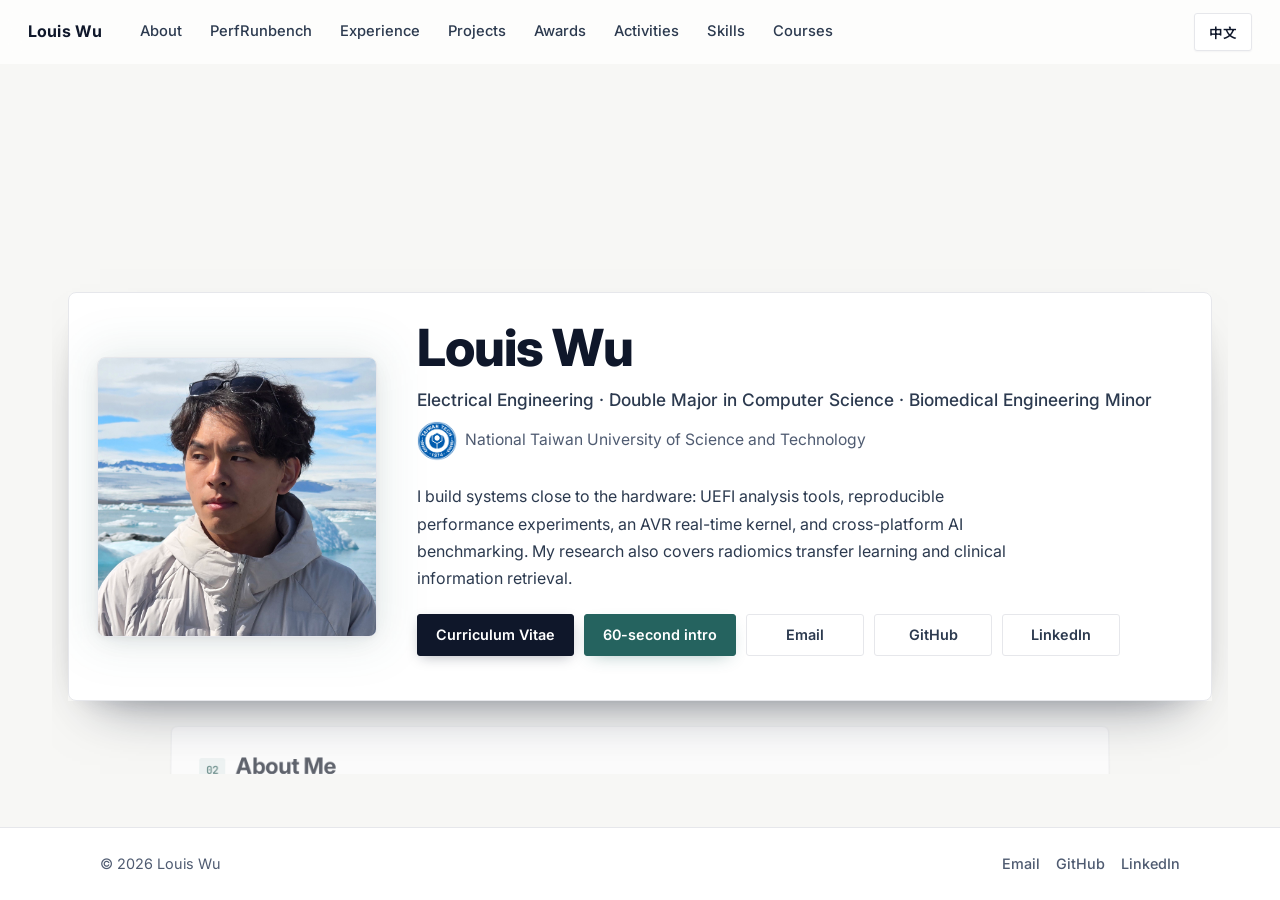
==== commit d0cf3318: "Update portfolio with CV and systems projects" ====
--- a/index.html
+++ b/index.html
@@ -3,8 +3,8 @@
 <head>
   <meta charset="UTF-8">
   <meta name="viewport" content="width=device-width, initial-scale=1.0">
-  <meta name="description" content="Louis Wu — CSIE & EE Double Major at NTUST. Research in AI/ML, AutoML, NLP, Generative Models, and Systems Performance.">
-  <title class="lang-en">Louis Wu — Portfolio</title>
+  <meta name="description" content="Louis Wu — Electrical Engineering major and Computer Science double major at Taiwan Tech, working on systems software, firmware, performance engineering, and machine learning systems.">
+  <title class="lang-en">Louis Wu - Portfolio</title>
   <title class="lang-zh-TW">Louis 吳定栩 — 個人作品集</title>
 
   <link rel="preconnect" href="https://fonts.googleapis.com">
@@ -97,21 +97,21 @@
             <span class="lang-zh-TW">Louis 吳定栩</span>
           </h1>
           <p class="hero-tagline">
-            <span class="lang-en">Double Major in CSIE and EE · Biomedical Engineering Minor</span>
-            <span class="lang-zh-TW">雙主修資工與電機 · 輔系醫工</span>
+            <span class="lang-en">Electrical Engineering · Double Major in Computer Science · Biomedical Engineering Minor</span>
+            <span class="lang-zh-TW">主修電機 · 雙主修資工 · 輔系醫工</span>
           </p>
           <p class="hero-school">
             <span class="school-line lang-en"><span class="school-logo-frame"><img class="school-logo" src="assets/logos/logo-ntust-official.png" alt="NTUST logo" loading="lazy"></span>National Taiwan University of Science and Technology</span>
             <span class="school-line lang-zh-TW"><span class="school-logo-frame"><img class="school-logo" src="assets/logos/logo-ntust-official.png" alt="國立臺灣科技大學校徽" loading="lazy"></span>國立臺灣科技大學 (NTUST)</span>
           </p>
           <p class="hero-bio">
-            <span class="lang-en">I work across AI research, AutoML, firmware tooling, quantitative signal exploration, and systems performance. Recent work spans Lenovo server UEFI firmware, WorldQuant research, radiomics transfer learning, AMD server performance engineering, and medical AI research at NTUST.</span>
-            <span class="lang-zh-TW">我橫跨 AI 研究、AutoML、UEFI 韌體工具、量化訊號探索與系統效能。近期經驗包含 Lenovo 伺服器 UEFI 韌體平台、WorldQuant 研究、放射組學遷移學習、AMD 伺服器效能優化，以及 NTUST 醫療 AI 研究。</span>
+            <span class="lang-en">I build systems close to the hardware: UEFI analysis tools, reproducible performance experiments, an AVR real-time kernel, and cross-platform AI benchmarking. My research also covers radiomics transfer learning and clinical information retrieval.</span>
+            <span class="lang-zh-TW">我專注於貼近硬體的系統開發，包括 UEFI 分析工具、可重現的效能實驗、AVR 即時核心與跨平台 AI benchmark；研究亦涵蓋放射組學遷移學習與臨床資訊檢索。</span>
           </p>
 
           <div class="hero-actions">
-            <a class="btn btn-primary lang-en" href="https://docs.google.com/document/d/1sfYEigFE8bRjarlxU4Vfld02rQyMUc61hpKoBhF4fUU/edit?usp=sharing" target="_blank" rel="noopener">Resume</a>
-            <a class="btn btn-primary lang-zh-TW" href="https://docs.google.com/document/d/1sfYEigFE8bRjarlxU4Vfld02rQyMUc61hpKoBhF4fUU/edit?usp=sharing" target="_blank" rel="noopener">履歷</a>
+            <a class="btn btn-primary lang-en" href="https://docs.google.com/document/d/18E1US4zonqrK3UxGrhFF95HDXht13BpsEDOWQPCDpgU/edit" target="_blank" rel="noopener">Curriculum Vitae</a>
+            <a class="btn btn-primary lang-zh-TW" href="https://docs.google.com/document/d/18E1US4zonqrK3UxGrhFF95HDXht13BpsEDOWQPCDpgU/edit" target="_blank" rel="noopener">學術履歷</a>
             <button class="btn btn-secondary brief-toggle" type="button" aria-expanded="false" aria-controls="hero-brief-modal">
               <span class="lang-en">60-second intro</span>
               <span class="lang-zh-TW">60 秒自介</span>
@@ -147,33 +147,33 @@
           <span class="lang-zh-TW">自我簡介</span>
         </h2>
       </div>
-      <p class="lang-en">I am a student at National Taiwan University of Science and Technology (NTUST), double majoring in Computer Science (CSIE) and Electrical Engineering (EE), with a minor in Biomedical Engineering (BE). My recent work spans server UEFI firmware tooling, quantitative alpha research, AutoML for radiomics transfer, server performance optimization, and medical AI research.</p>
-      <p class="lang-zh-TW">目前就讀於國立臺灣科技大學 (NTUST)，雙主修資訊工程 (CSIE) 與電機工程 (EE)，輔系醫學工程 (BE)。近期經驗包含 Lenovo 伺服器 UEFI 韌體、量化 alpha 研究、放射組學 AutoML 遷移、伺服器系統效能優化，以及醫療 AI 研究。</p>
+      <p class="lang-en">I study Electrical Engineering at National Taiwan University of Science and Technology (Taiwan Tech), with a double major in Computer Science and Information Engineering and a minor in Biomedical Engineering. I am most interested in computer systems, performance engineering, systems software, firmware, computer architecture, and machine learning systems.</p>
+      <p class="lang-zh-TW">我主修國立臺灣科技大學電機工程，並雙主修資訊工程、輔系醫學工程。主要興趣是電腦系統、效能工程、系統軟體、韌體、電腦架構與機器學習系統。</p>
 
       <div class="quick-facts">
         <div class="fact">
           <span class="fact-label lang-en">Education</span>
           <span class="fact-label lang-zh-TW">學歷</span>
-          <span class="fact-value lang-en">NTUST · CSIE + EE · BE Minor</span>
-          <span class="fact-value lang-zh-TW">NTUST · 資工 + 電機 · 輔系醫工</span>
-          <span class="fact-sub lang-en">Expected Jul 2027</span>
-          <span class="fact-sub lang-zh-TW">預計 2027 年 7 月畢業</span>
+          <span class="fact-value lang-en">Taiwan Tech · EE + CSIE · BE Minor</span>
+          <span class="fact-value lang-zh-TW">台科大 · 電機 + 資工 · 輔系醫工</span>
+          <span class="fact-sub lang-en">GPA 3.77/4.30 · Expected Dec. 2026</span>
+          <span class="fact-sub lang-zh-TW">GPA 3.77/4.30 · 預計 2026 年 12 月畢業</span>
         </div>
         <div class="fact">
-          <span class="fact-label lang-en">Current Work</span>
-          <span class="fact-label lang-zh-TW">目前工作</span>
-          <span class="fact-value lang-en">Lenovo · WorldQuant · Feng Chia RA</span>
-          <span class="fact-value lang-zh-TW">Lenovo · WorldQuant · 逢甲研究助理</span>
-          <span class="fact-sub lang-en">UEFI firmware, quant signals & AutoML</span>
-          <span class="fact-sub lang-zh-TW">UEFI 韌體、量化訊號與 AutoML</span>
+          <span class="fact-label lang-en">Industry &amp; Research</span>
+          <span class="fact-label lang-zh-TW">產業與研究</span>
+          <span class="fact-value lang-en">Lenovo · AMD · Feng Chia University</span>
+          <span class="fact-value lang-zh-TW">Lenovo · AMD · 逢甲大學</span>
+          <span class="fact-sub lang-en">Firmware, systems performance &amp; radiomics</span>
+          <span class="fact-sub lang-zh-TW">韌體、系統效能與放射組學</span>
         </div>
         <div class="fact">
           <span class="fact-label lang-en">Research</span>
           <span class="fact-label lang-zh-TW">研究</span>
-          <span class="fact-value lang-en">Generative AI · Clinical NLP</span>
-          <span class="fact-value lang-zh-TW">生成式 AI · 臨床 NLP</span>
-          <span class="fact-sub lang-en">Medical imaging and retrieval</span>
-          <span class="fact-sub lang-zh-TW">醫學影像與臨床檢索</span>
+          <span class="fact-value lang-en">Systems · Firmware · ML Systems</span>
+          <span class="fact-value lang-zh-TW">系統 · 韌體 · 機器學習系統</span>
+          <span class="fact-sub lang-en">Performance, architecture and reproducibility</span>
+          <span class="fact-sub lang-zh-TW">效能、架構與可重現性</span>
         </div>
       </div>
     </section>
@@ -187,13 +187,14 @@
         </span>
         <h2 id="ai-featured-title">PerfRunbench</h2>
         <p>
-          <span class="lang-en">ArmTune extends PerfRunbench into real Arm inference tuning: target inspection, llama.cpp build profiles, bounded runtime search, serving measurements, recommendation bundles, and guarded apply/rollback.</span>
-          <span class="lang-zh-TW">ArmTune 把 PerfRunbench 擴展到真實 Arm 推論調校：目標主機檢查、llama.cpp build profile、有界 runtime 搜尋、serving 量測、推薦包，以及可驗證的套用與回復。</span>
+          <span class="lang-en">A cross-platform framework for running AI workloads under CPU, memory, and GPU limits; comparing reversible system and runtime settings; and producing traceable HTML/JSON reports. It supports local, systemd, and Docker execution on Windows/WSL, Linux, NVIDIA GPUs, and Arm systems. ArmTune is one specialized workflow for measured Arm inference tuning.</span>
+          <span class="lang-zh-TW">跨平台 AI benchmark 與調校框架，可在 CPU、記憶體與 GPU 限制下執行工作負載，比較可回復的系統與 runtime 設定，並輸出可追溯的 HTML/JSON 報告。支援 Windows/WSL、Linux、NVIDIA GPU，以及 local、systemd、Docker 執行；ArmTune 是其中針對 Arm 推論實測的專門流程。</span>
         </p>
         <div class="tag-row">
-          <span class="tag">Arm Inference</span>
-          <span class="tag">llama.cpp Serving</span>
-          <span class="tag">Runtime Tuning</span>
+          <span class="tag">Resource Guards</span>
+          <span class="tag">Windows / WSL / Linux</span>
+          <span class="tag">GPU &amp; Arm Tuning</span>
+          <span class="tag">Rollback</span>
         </div>
       </div>
       <div class="featured-actions">
@@ -224,15 +225,16 @@
                 <span class="lang-en">Server UEFI Firmware Intern</span>
                 <span class="lang-zh-TW">伺服器 UEFI 韌體實習生</span>
               </h3>
-              <span class="time-range">2026 – Now</span>
+              <span class="time-range">Jul 2026 – Sep 2026</span>
             </div>
             <p class="org">
               <span class="company-line lang-en"><span class="company-logo-frame company-logo-frame-lenovo"><img class="company-logo company-logo-wide" src="assets/logos/logo-lenovo.jpg" alt="Lenovo logo" loading="lazy"></span>Lenovo</span>
               <span class="company-line lang-zh-TW"><span class="company-logo-frame company-logo-frame-lenovo"><img class="company-logo company-logo-wide" src="assets/logos/logo-lenovo.jpg" alt="Lenovo logo" loading="lazy"></span>Lenovo（聯想）</span>
             </p>
             <ul class="bullets">
-              <li><span class="lang-en">Architected and deployed an AI-assisted firmware log analysis platform integrating trace collection, module-aware parsing, source code navigation, CLI, internal APIs, and CI/CD reporting across AMD and Intel platforms.</span><span class="lang-zh-TW">架構並部署 AI 輔助韌體 log 分析平台，整合 trace 收集、模組感知解析、原始碼導覽、CLI、內部 API 與 CI/CD 報告，支援 AMD 與 Intel 平台。</span></li>
-              <li><span class="lang-en">Enhanced UEFI logging by extending trace coverage and diagnostic instrumentation to improve debugging efficiency.</span><span class="lang-zh-TW">擴充 UEFI trace 覆蓋與診斷 instrumentation，強化 logging 能力並提升除錯效率。</span></li>
+              <li><span class="lang-en">Built an AI-assisted UEFI trace-analysis system that parses logs exceeding 300,000 lines in about 10–20 seconds and finds relevant source locations within seconds.</span><span class="lang-zh-TW">建立 AI 輔助 UEFI trace 分析系統，可在約 10–20 秒解析超過 30 萬行的 log，並在數秒內找到相關原始碼位置。</span></li>
+              <li><span class="lang-en">Linked trace messages to firmware modules, source locations, Jira issues, and commits; split context by module so the built-in AI model could identify likely root causes more accurately.</span><span class="lang-zh-TW">將 trace 訊息連結至韌體模組、原始碼位置、Jira issue 與 commit，並依模組拆分 context，讓內建 AI 模型更準確定位可能的 root cause。</span></li>
+              <li><span class="lang-en">Co-invented a tokenized serial-logging method that reduced repetitive UEFI output and measured logging latency by about 70%; submitted it for internal patent review.</span><span class="lang-zh-TW">共同發明 tokenized serial logging 方法，使重複 UEFI 輸出與量測 logging latency 降低約 70%，並送交公司內部專利審查。</span></li>
             </ul>
           </div>
         </li>
@@ -242,17 +244,18 @@
           <div class="timeline-content">
             <div class="timeline-head">
               <h3>
-                <span class="lang-en">Consultant</span>
-                <span class="lang-zh-TW">顧問</span>
+                <span class="lang-en">Research Consultant</span>
+                <span class="lang-zh-TW">研究顧問</span>
               </h3>
-              <span class="time-range">Apr 2026 – Now</span>
+              <span class="time-range">Apr 2026 – Sep 2026</span>
             </div>
             <p class="org">
               <span class="company-line lang-en"><span class="company-logo-frame company-logo-frame-worldquant-square"><img class="company-logo" src="assets/logos/logo-worldquant.png" alt="WorldQuant logo" loading="lazy"></span>WorldQuant · Remote</span>
               <span class="company-line lang-zh-TW"><span class="company-logo-frame company-logo-frame-worldquant-square"><img class="company-logo" src="assets/logos/logo-worldquant.png" alt="WorldQuant logo" loading="lazy"></span>WorldQuant · 遠端</span>
             </p>
             <ul class="bullets">
-              <li><span class="lang-en">Explored alpha signals on WorldQuant's platform, focusing on factor-based ideas for systematic trading.</span><span class="lang-zh-TW">於 WorldQuant 平台探索 alpha 訊號，聚焦系統化交易中的因子式想法。</span></li>
+              <li><span class="lang-en">Researched factor-based alpha signals and systematic trading strategies on the WorldQuant platform.</span><span class="lang-zh-TW">在 WorldQuant 平台研究因子式 alpha 訊號與系統化交易策略。</span></li>
+              <li><span class="lang-en">Earned IQC Gold certification, received an invitation to serve as a Research Consultant, and reached approximately No. 360 in Taiwan on the platform.</span><span class="lang-zh-TW">取得 IQC Gold 認證並獲邀擔任 Research Consultant；平台臺灣排名約第 360 名。</span></li>
             </ul>
           </div>
         </li>
@@ -272,7 +275,8 @@
               <span class="company-line lang-zh-TW"><span class="company-logo-frame company-logo-frame-crest"><img class="company-logo" src="assets/logos/logo-fcu.png" alt="Feng Chia University logo" loading="lazy"></span>逢甲大學 · 遠端</span>
             </p>
             <ul class="bullets">
-              <li><span class="lang-en">Built a cross-dataset radiomics transfer framework that aligned heterogeneous features and improved target-dataset performance beyond standalone training using semantic donor-guided hybrid modeling.</span><span class="lang-zh-TW">建立跨資料集放射組學遷移框架，對齊異質特徵，並以語意 donor-guided hybrid modeling 改善目標資料集表現。</span></li>
+              <li><span class="lang-en">Developed a cross-dataset radiomics transfer framework for an NSTC-funded project by mapping heterogeneous feature names into a shared attribute space and selecting compatible source datasets.</span><span class="lang-zh-TW">參與國科會計畫，將異質放射組學特徵名稱映射到共同屬性空間，並選擇相容的來源資料集，建立跨資料集遷移框架。</span></li>
+              <li><span class="lang-en">Led modeling and evaluation, including cross-anatomy and cross-attribute transfer learning, nested stratified cross-validation, and leakage-safe imbalance handling.</span><span class="lang-zh-TW">負責模型與評估，包括跨部位、跨屬性遷移學習、nested stratified cross-validation，以及避免資料洩漏的不平衡處理。</span></li>
             </ul>
           </div>
         </li>
@@ -292,9 +296,9 @@
               <span class="company-line lang-zh-TW"><span class="company-logo-frame company-logo-frame-amd-square"><img class="company-logo company-logo-amd-square" src="assets/logos/logo-amd.svg" alt="AMD logo" loading="lazy"></span>AMD (超微半導體股份有限公司) · 台北，臺灣</span>
             </p>
             <ul class="bullets">
-              <li><span class="lang-en">Analyzed and resolved server performance issues for enterprise customers.</span><span class="lang-zh-TW">分析並解決企業客戶的伺服器效能問題。</span></li>
-              <li><span class="lang-en">Conducted performance benchmarking and system profiling to evaluate CPU, memory, and I/O efficiency.</span><span class="lang-zh-TW">進行效能基準測試與系統剖析，評估 CPU、記憶體與 I/O 效率。</span></li>
-              <li><span class="lang-en">Proactively identified team needs and developed automation tools to streamline testing and analysis workflows.</span><span class="lang-zh-TW">主動辨識團隊需求，開發自動化工具以簡化測試與分析流程。</span></li>
+              <li><span class="lang-en">Ran and analyzed SPEC CPU, SPEC Java, STREAM, fio, and iPerf benchmarks to isolate CPU, memory, storage, and network bottlenecks.</span><span class="lang-zh-TW">執行並分析 SPEC CPU、SPEC Java、STREAM、fio 與 iPerf，定位 CPU、記憶體、儲存與網路瓶頸。</span></li>
+              <li><span class="lang-en">Automated environment setup, batch runs, and data collection with shell scripts while changing one system variable per experiment.</span><span class="lang-zh-TW">以 shell script 自動化環境設定、批次執行與資料收集，並在每次實驗中只調整一項系統變數。</span></li>
+              <li><span class="lang-en">Built an internal service that matched equivalent fields across benchmark spreadsheets and generated A/B charts and customer reports.</span><span class="lang-zh-TW">建立內部分析服務，對齊不同 benchmark 試算表中的等價欄位，並產生 A/B 圖表與客戶報告。</span></li>
             </ul>
           </div>
         </li>
@@ -320,7 +324,7 @@
 
         <article class="project-card" data-project="moe-dugan" tabindex="0" role="button">
           <div class="project-card-top">
-            <span class="project-period">2024 – Now</span>
+            <span class="project-period">2024</span>
             <span class="project-badge">
               <span class="lang-en">Research</span>
               <span class="lang-zh-TW">研究</span>
@@ -335,8 +339,8 @@
             <span class="lang-zh-TW">AI 與電腦視覺實驗室 · NTUST</span>
           </p>
           <p class="project-summary">
-            <span class="lang-en">A Mixture-of-Experts extension of Dual-Discriminator GANs for multi-modal medical image denoising (CT / MRI / Ultrasound).</span>
-            <span class="lang-zh-TW">以 MoE 延伸 Dual-Discriminator GAN，處理多模態醫學影像（CT / MRI / 超音波）去雜訊。</span>
+            <span class="lang-en">Extended the dual-discriminator DUGAN architecture with expert routing and adaptive adversarial-loss weighting for low-dose CT denoising.</span>
+            <span class="lang-zh-TW">延伸 dual-discriminator DUGAN 架構，加入 expert routing 與可調式對抗 loss 權重，用於低劑量 CT 去雜訊。</span>
           </p>
           <div class="tag-row">
             <span class="tag">PyTorch</span>
@@ -352,7 +356,7 @@
 
         <article class="project-card" data-project="clinical-nlp" tabindex="0" role="button">
           <div class="project-card-top">
-            <span class="project-period">2023 – Now</span>
+            <span class="project-period">2023</span>
             <span class="project-badge">
               <span class="lang-en">Research</span>
               <span class="lang-zh-TW">研究</span>
@@ -384,28 +388,28 @@
 
         <article class="project-card" data-project="emg" tabindex="0" role="button">
           <div class="project-card-top">
-            <span class="project-period">2025</span>
+            <span class="project-period">2023</span>
             <span class="project-badge">
               <span class="lang-en">ML · Bio-signal</span>
               <span class="lang-zh-TW">機器學習 · 生醫訊號</span>
             </span>
           </div>
           <h4 class="project-title">
-            <span class="lang-en">EMG Signal Prediction</span>
-            <span class="lang-zh-TW">EMG 訊號預測</span>
+            <span class="lang-en">Surface EMG Hand-State Classification</span>
+            <span class="lang-zh-TW">表面肌電手部狀態分類</span>
           </h4>
           <p class="project-org">
-            <span class="lang-en">Independent Project</span>
-            <span class="lang-zh-TW">個人專案</span>
+            <span class="lang-en">Undergraduate Research Proof of Concept · Taiwan Tech</span>
+            <span class="lang-zh-TW">大學部研究概念驗證 · 台科大</span>
           </p>
           <p class="project-summary">
-            <span class="lang-en">Low-latency grasp-strength estimation using spectrograms, 2D-CNN sliding window + GRU, fused with MediaPipe.</span>
-            <span class="lang-zh-TW">透過頻譜圖 + 2D CNN 滑動窗 + GRU，並結合 MediaPipe，達成低延遲手部抓握力道判斷。</span>
+            <span class="lang-en">Built a complete surface-EMG acquisition pipeline and trained time-series classifiers, including an LSTM model, to distinguish fist clenching from release.</span>
+            <span class="lang-zh-TW">完成表面肌電訊號採集流程，並訓練包含 LSTM 的時序分類模型，辨識握拳與放開狀態。</span>
           </p>
           <div class="tag-row">
-            <span class="tag">CNN+GRU</span>
-            <span class="tag">MediaPipe</span>
-            <span class="tag">Real-time</span>
+            <span class="tag">Surface EMG</span>
+            <span class="tag">LSTM</span>
+            <span class="tag">Time Series</span>
           </div>
           <span class="project-cta">
             <span class="lang-en">View details</span>
@@ -413,30 +417,30 @@
           </span>
         </article>
 
-        <article class="project-card" data-project="brain-tumor" tabindex="0" role="button">
+        <article class="project-card" data-project="atmega-os" tabindex="0" role="button">
           <div class="project-card-top">
-            <span class="project-period">2024</span>
+            <span class="project-period">Sep 2026 – Present</span>
             <span class="project-badge">
-              <span class="lang-en">Computer Vision</span>
-              <span class="lang-zh-TW">電腦視覺</span>
+              <span class="lang-en">Systems · Embedded</span>
+              <span class="lang-zh-TW">系統 · 嵌入式</span>
             </span>
           </div>
           <h4 class="project-title">
-            <span class="lang-en">Optimized Brain Tumor Segmentation</span>
-            <span class="lang-zh-TW">腦瘤分割最佳化模型</span>
+            <span class="lang-en">ATmega OS</span>
+            <span class="lang-zh-TW">ATmega OS</span>
           </h4>
           <p class="project-org">
             <span class="lang-en">Independent Project</span>
             <span class="lang-zh-TW">個人專案</span>
           </p>
           <p class="project-summary">
-            <span class="lang-en">Customized dataset and data loader applied to a U-Net pipeline for brain tumor segmentation.</span>
-            <span class="lang-zh-TW">自訂資料集與 data loader，應用於 U-Net 腦瘤分割。</span>
+            <span class="lang-en">A stackful preemptive AVR kernel with priority scheduling, synchronization primitives, an interactive UART shell, and a compact runtime for uploaded RV32I guests.</span>
+            <span class="lang-zh-TW">具 stackful preemptive scheduling、同步原語、互動式 UART shell，以及可載入 RV32I guest runtime 的 AVR 核心。</span>
           </p>
           <div class="tag-row">
-            <span class="tag">U-Net</span>
-            <span class="tag">Segmentation</span>
-            <span class="tag">PyTorch</span>
+            <span class="tag">AVR C / Assembly</span>
+            <span class="tag">Preemptive RTOS</span>
+            <span class="tag">RV32I</span>
           </div>
           <span class="project-cta">
             <span class="lang-en">View details</span>
@@ -717,9 +721,8 @@
             <span class="lang-zh-TW">學生組織與社團</span>
           </h3>
           <ul>
-            <li><span class="lang-en">Member, NTUST Robotics Research Club <em>(2024)</em></span><span class="lang-zh-TW">台科大機器人研究社 社員 <em>(2024)</em></span></li>
-            <li><span class="lang-en">Public Relations, NTUST Racing Team <em>(2022)</em></span><span class="lang-zh-TW">台科大賽車社 公關組 <em>(2022)</em></span></li>
-            <li><span class="lang-en">Structure Team Member, NTU Racing Team — Formula Student <em>(2022)</em></span><span class="lang-zh-TW">台大賽車社 結構組（Formula Student）<em>(2022)</em></span></li>
+            <li><span class="lang-en">Member, Taiwan Tech Robotics Research Club</span><span class="lang-zh-TW">台科大機器人研究社社員</span></li>
+            <li><span class="lang-en">Structural Team Member, NTU Racing Team <em>(2023)</em> — SolidWorks design, topology optimization, stress analysis, Ansys, and COMSOL</span><span class="lang-zh-TW">台大賽車隊結構組 <em>(2023)</em> — SolidWorks 設計、拓樸最佳化、應力分析、Ansys 與 COMSOL</span></li>
           </ul>
         </div>
         <div class="activity-column">
@@ -728,10 +731,10 @@
             <span class="lang-zh-TW">領導經歷</span>
           </h3>
           <ul>
-            <li><strong><span class="lang-en">Excellence Youth Award, NTUST</span><span class="lang-zh-TW">台科大傑出青年</span></strong> <span class="lang-en">(Top 0.1% — 12/12,000)</span><span class="lang-zh-TW">（全校前 0.1%：12 / 12,000）</span></li>
-            <li><span class="lang-en">Vice President, ECE Student Association <em>(2023)</em></span><span class="lang-zh-TW">電資學會副會長 <em>(2023)</em></span></li>
-            <li><span class="lang-en">Event Coordinator, ECE Student Association <em>(2024)</em></span><span class="lang-zh-TW">電資學會活動長 <em>(2024)</em></span></li>
-            <li><span class="lang-en">Organizer, Newcomer Welcome Event (~100 attendees), Taipei Banner Church</span><span class="lang-zh-TW">台北旌旗教會新生歡迎會籌辦人（約 100 人）</span></li>
+            <li><strong><span class="lang-en">Outstanding Youth Award, Taiwan Tech</span><span class="lang-zh-TW">台科大傑出青年</span></strong> <span class="lang-en">(2025 · 1 of 11 university-wide recipients)</span><span class="lang-zh-TW">（2025 · 全校 11 名獲獎者之一）</span></li>
+            <li><span class="lang-en">Vice President, ECE Student Association <em>(2023–2024)</em></span><span class="lang-zh-TW">電資學會副會長 <em>(2023–2024)</em></span></li>
+            <li><span class="lang-en">General Coordinator, Banner Church newcomer event <em>(2024 · 100+ participants)</em>; Small-Group Leader <em>(2023)</em></span><span class="lang-zh-TW">台北旌旗教會新生歡迎會總召 <em>(2024 · 100+ 人)</em>；小隊長 <em>(2023)</em></span></li>
+            <li><span class="lang-en">General Coordinator, Taiwan Tech University Welcome Event <em>(2023 · 30+ participants)</em></span><span class="lang-zh-TW">台科大大學歡迎會總召 <em>(2023 · 30+ 人)</em></span></li>
             <li><span class="lang-en">Led 8 of 11 competition teams</span><span class="lang-zh-TW">領導過 11 個競賽團隊中的 8 隊</span></li>
           </ul>
         </div>
@@ -741,10 +744,21 @@
             <span class="lang-zh-TW">志工經驗</span>
           </h3>
           <ul>
-            <li><span class="lang-en">Indigenous Children's Group Volunteer, NYCU Fellowship</span><span class="lang-zh-TW">原民兒童團契志工，NYCU Fellowship</span></li>
+            <li><span class="lang-en">Volunteer Organizer, Cinsbu (Zhenxibao) Atayal Children's Camp <em>(2024, 2025)</em>, with the NYCU Campus Fellowship</span><span class="lang-zh-TW">陽明交大校園團契鎮西堡泰雅兒童營協辦志工 <em>(2024、2025)</em></span></li>
             <li><span class="lang-en">Children's Group Counselor for Summer Camp, Stream of Praise</span><span class="lang-zh-TW">暑期兒童營輔導，Stream of Praise</span></li>
             <li><span class="lang-en">Organized community free appliance repair sessions</span><span class="lang-zh-TW">舉辦多場社區免費家電維修服務</span></li>
             <li><span class="lang-en">Blood Donation Services Volunteer</span><span class="lang-zh-TW">捐血服務志工</span></li>
+          </ul>
+        </div>
+        <div class="activity-column">
+          <h3>
+            <span class="lang-en">Teaching &amp; Outreach</span>
+            <span class="lang-zh-TW">教學與分享</span>
+          </h3>
+          <ul>
+            <li><span class="lang-en">Invited speaker, Taiwan Tech ECE incoming-student and parent orientations <em>(2025, 2026)</em></span><span class="lang-zh-TW">台科大電子系新生與家長說明會受邀講者 <em>(2025、2026)</em></span></li>
+            <li><span class="lang-en">Northern-region student representative for a national English-Medium Instruction program <em>(2026)</em></span><span class="lang-zh-TW">全國 EMI 計畫北區學生代表 <em>(2026)</em></span></li>
+            <li><span class="lang-en">Speaker on engineering English and learning strategies at Taiwan Tech and National Taiwan University of Arts <em>(2025, 2026)</em></span><span class="lang-zh-TW">於台科大與臺灣藝術大學分享工程英語與學習策略 <em>(2025、2026)</em></span></li>
           </ul>
         </div>
       </div>
@@ -785,7 +799,7 @@
             <span class="lang-zh-TW">系統與雲端</span>
           </h3>
           <div class="chip-row">
-            <span class="chip">Performance Benchmarking</span><span class="chip">System Profiling</span><span class="chip">Git</span><span class="chip">AWS</span><span class="chip">GCP</span><span class="chip">Docker</span>
+            <span class="chip">Linux</span><span class="chip">Windows/WSL</span><span class="chip">UEFI</span><span class="chip">Docker</span><span class="chip">systemd</span><span class="chip">AWS/GCP</span><span class="chip">Git</span><span class="chip">EDK II</span><span class="chip">AVR</span>
           </div>
         </div>
         <div class="skill-block">
@@ -794,7 +808,7 @@
             <span class="lang-zh-TW">硬體與設計</span>
           </h3>
           <div class="chip-row">
-            <span class="chip">Virtuoso</span><span class="chip">Arduino</span><span class="chip">SolidWorks</span><span class="chip">Raspberry Pi</span><span class="chip">Figma</span><span class="chip">Blender</span><span class="chip">3D Printing</span>
+            <span class="chip">SolidWorks</span><span class="chip">Ansys</span><span class="chip">COMSOL</span><span class="chip">Cadence Virtuoso</span><span class="chip">Arduino</span><span class="chip">Raspberry Pi</span><span class="chip">FPGA</span>
           </div>
         </div>
 
@@ -975,13 +989,13 @@
         </div>
         <div class="modal-body brief-modal-body">
           <p>
-            <span class="lang-en">I am an NTUST CSIE + EE student working near the boundary between software and hardware: Lenovo server UEFI firmware, AMD server performance work, medical AI research, AutoML for radiomics, and quantitative signal exploration.</span>
-            <span class="lang-zh-TW">我是臺科大資工與電機雙主修學生，工作重心靠近軟硬體交界：Lenovo 伺服器 UEFI 韌體、AMD 伺服器效能、medical AI 研究、放射組學 AutoML 與量化訊號探索。</span>
+            <span class="lang-en">I study Electrical Engineering at Taiwan Tech and double major in Computer Science. I work near the hardware–software boundary: Lenovo server UEFI tools, AMD performance experiments, the PerfRunbench benchmarking framework, and a preemptive AVR kernel. My research includes radiomics transfer learning and clinical retrieval.</span>
+            <span class="lang-zh-TW">我在台科大主修電機並雙主修資工，工作集中在軟硬體交界：Lenovo 伺服器 UEFI 工具、AMD 效能實驗、PerfRunbench benchmark 框架，以及搶先式 AVR 核心；研究則包含放射組學遷移學習與臨床資訊檢索。</span>
           </p>
           <div class="brief-modal-facts">
-            <span><strong>CSIE + EE</strong><small class="lang-en">NTUST double major</small><small class="lang-zh-TW">臺科大雙主修</small></span>
+            <span><strong>EE + CSIE</strong><small class="lang-en">Taiwan Tech double major</small><small class="lang-zh-TW">台科大雙主修</small></span>
             <span><strong>Firmware</strong><small class="lang-en">Server UEFI tooling</small><small class="lang-zh-TW">伺服器 UEFI 工具</small></span>
-            <span><strong>AI / Systems</strong><small class="lang-en">Research with measured outcomes</small><small class="lang-zh-TW">以量測結果為核心的研究</small></span>
+            <span><strong>Systems</strong><small class="lang-en">Performance and embedded work</small><small class="lang-zh-TW">效能與嵌入式系統</small></span>
           </div>
         </div>
       </div>
--- a/styles.css
+++ b/styles.css
@@ -1212,7 +1212,7 @@
    ========================================================= */
 .activities-grid {
   display: grid;
-  grid-template-columns: repeat(3, 1fr);
+  grid-template-columns: repeat(2, 1fr);
   gap: 20px;
 }
 .activity-column h3 {
@@ -1976,6 +1976,9 @@
   grid-template-columns: repeat(4, minmax(0, 1fr));
   gap: 12px;
 }
+.systems-page .proof-grid {
+  grid-template-columns: repeat(3, minmax(0, 1fr));
+}
 .mechanism-grid {
   display: grid;
   grid-template-columns: repeat(3, minmax(0, 1fr));
@@ -2272,6 +2275,7 @@
   .systems-grid,
   .capability-grid,
   .proof-grid,
+  .systems-page .proof-grid,
   .mechanism-grid,
   .link-grid {
     grid-template-columns: repeat(2, 1fr);
@@ -2456,6 +2460,7 @@
   .systems-grid,
   .capability-grid,
   .proof-grid,
+  .systems-page .proof-grid,
   .mechanism-grid,
   .command-grid,
   .link-grid {
@@ -2463,11 +2468,6 @@
   }
   .evidence-card-wide {
     grid-column: auto;
-  }
-  .portfolio-carousel {
-    width: 100%;
-    min-height: 540px;
-    padding-inline: 18px;
   }
   /* Cards */
   .card-section {
@@ -2488,27 +2488,35 @@
   .quick-facts { grid-template-columns: 1fr; gap: 10px; margin-top: 14px; }
   .fact { padding: 14px 16px; }
   .portfolio-carousel {
-    height: calc(100svh - var(--nav-height-mobile) - 24px);
-    min-height: 500px;
+    width: 100%;
+    height: auto;
+    min-height: 0;
     margin: 6px auto 24px;
-    padding: 180px 14px;
-    scroll-padding-block: 180px;
-  }
-  .portfolio-carousel > .carousel-card {
-    margin-bottom: 10px;
-  }
-  .portfolio-carousel > .carousel-card[data-coverflow-state="active"] {
-    left: -10px;
-    width: calc(100% + 20px);
-    max-width: calc(var(--max-width) + 20px);
-  }
+    padding: 0 10px;
+    overflow: visible;
+    overscroll-behavior: auto;
+    scroll-padding-block: 0;
+    scroll-snap-type: none;
+    perspective: none;
+    cursor: auto;
+    touch-action: auto;
+  }
+  .portfolio-carousel > .carousel-card,
+  .portfolio-carousel > .carousel-card[data-coverflow-state="active"],
   .portfolio-carousel > .carousel-card[data-coverflow-state="before"],
-  .portfolio-carousel > .carousel-card[data-coverflow-state="after"] {
-    transform: translateZ(-16px) scale(0.94);
-  }
+  .portfolio-carousel > .carousel-card[data-coverflow-state="after"],
   .portfolio-carousel > .carousel-card[data-coverflow-state="past"],
   .portfolio-carousel > .carousel-card[data-coverflow-state="future"] {
-    transform: translateZ(-40px) scale(0.88);
+    left: 0;
+    width: 100%;
+    max-width: none;
+    margin: 0 0 12px;
+    scroll-snap-align: none;
+    z-index: auto;
+    transform: none;
+    opacity: 1;
+    filter: none;
+    transition: none;
   }
 
   /* Timeline */
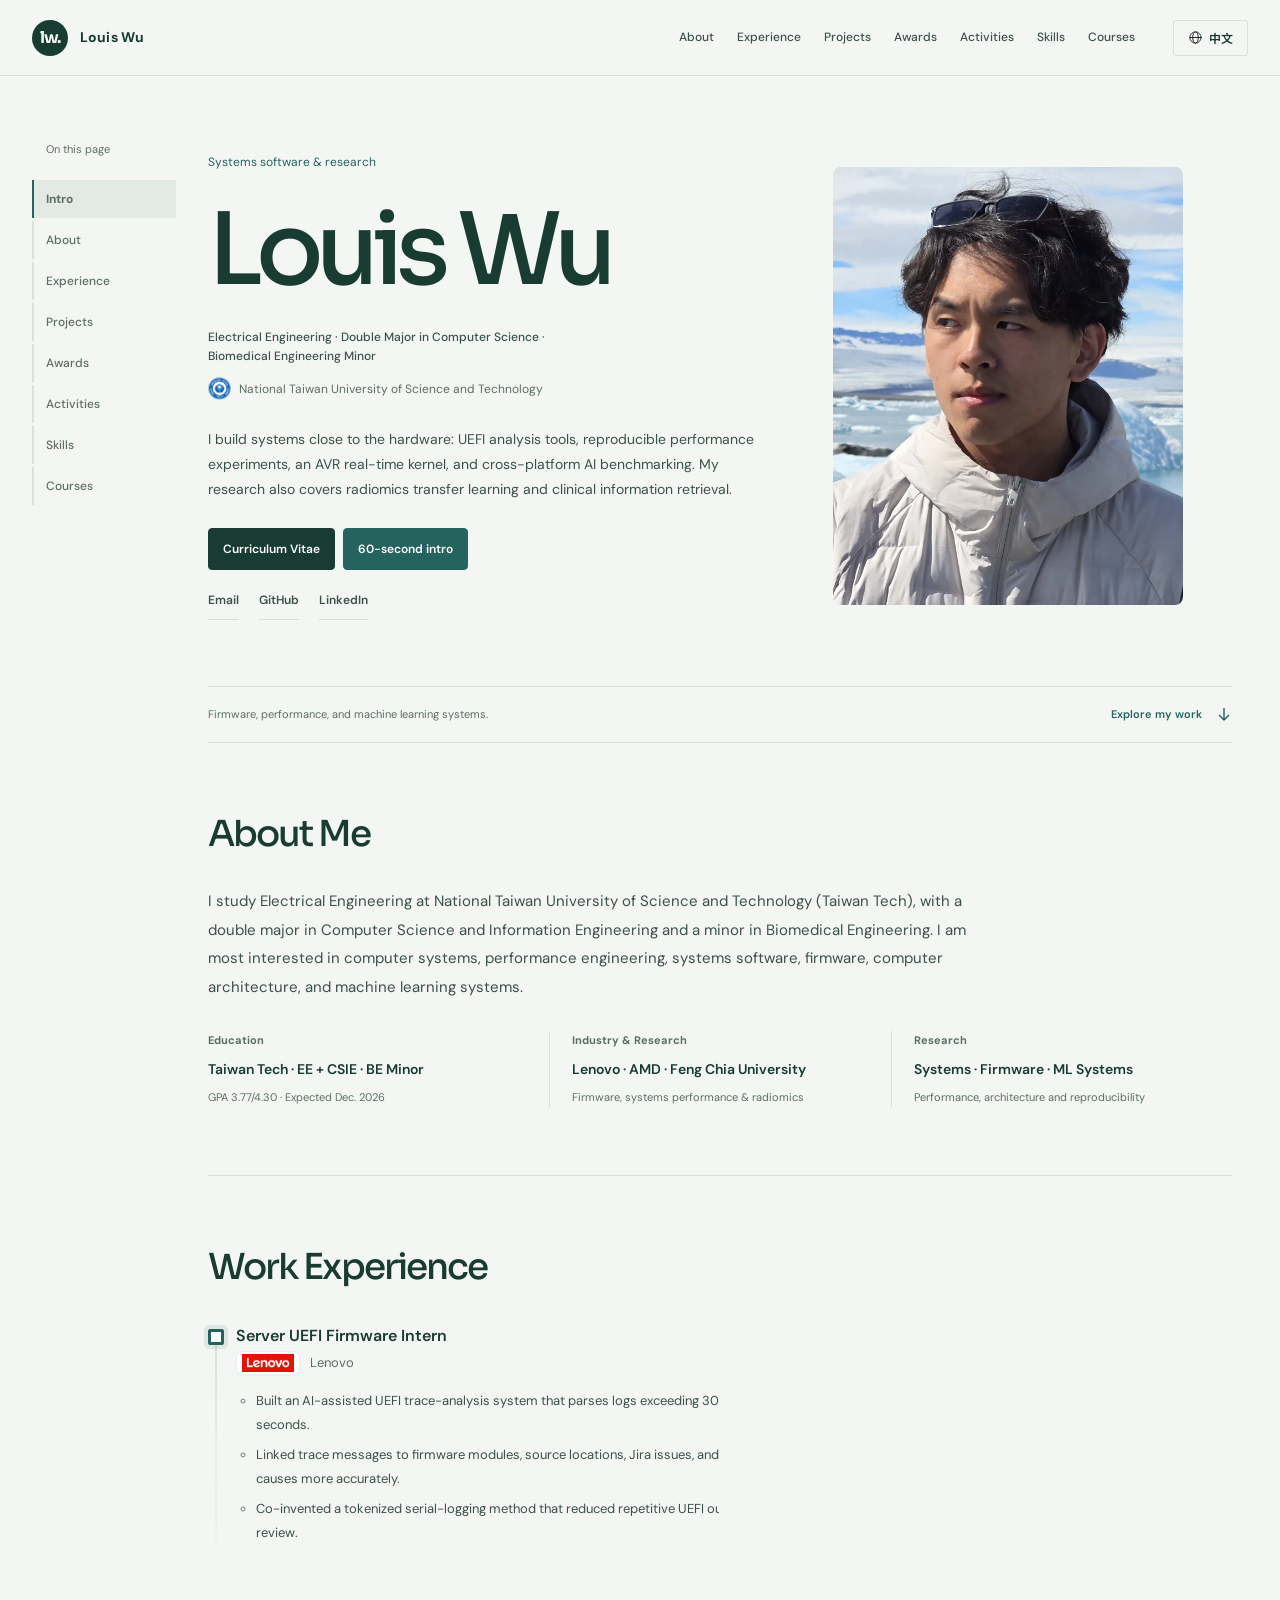
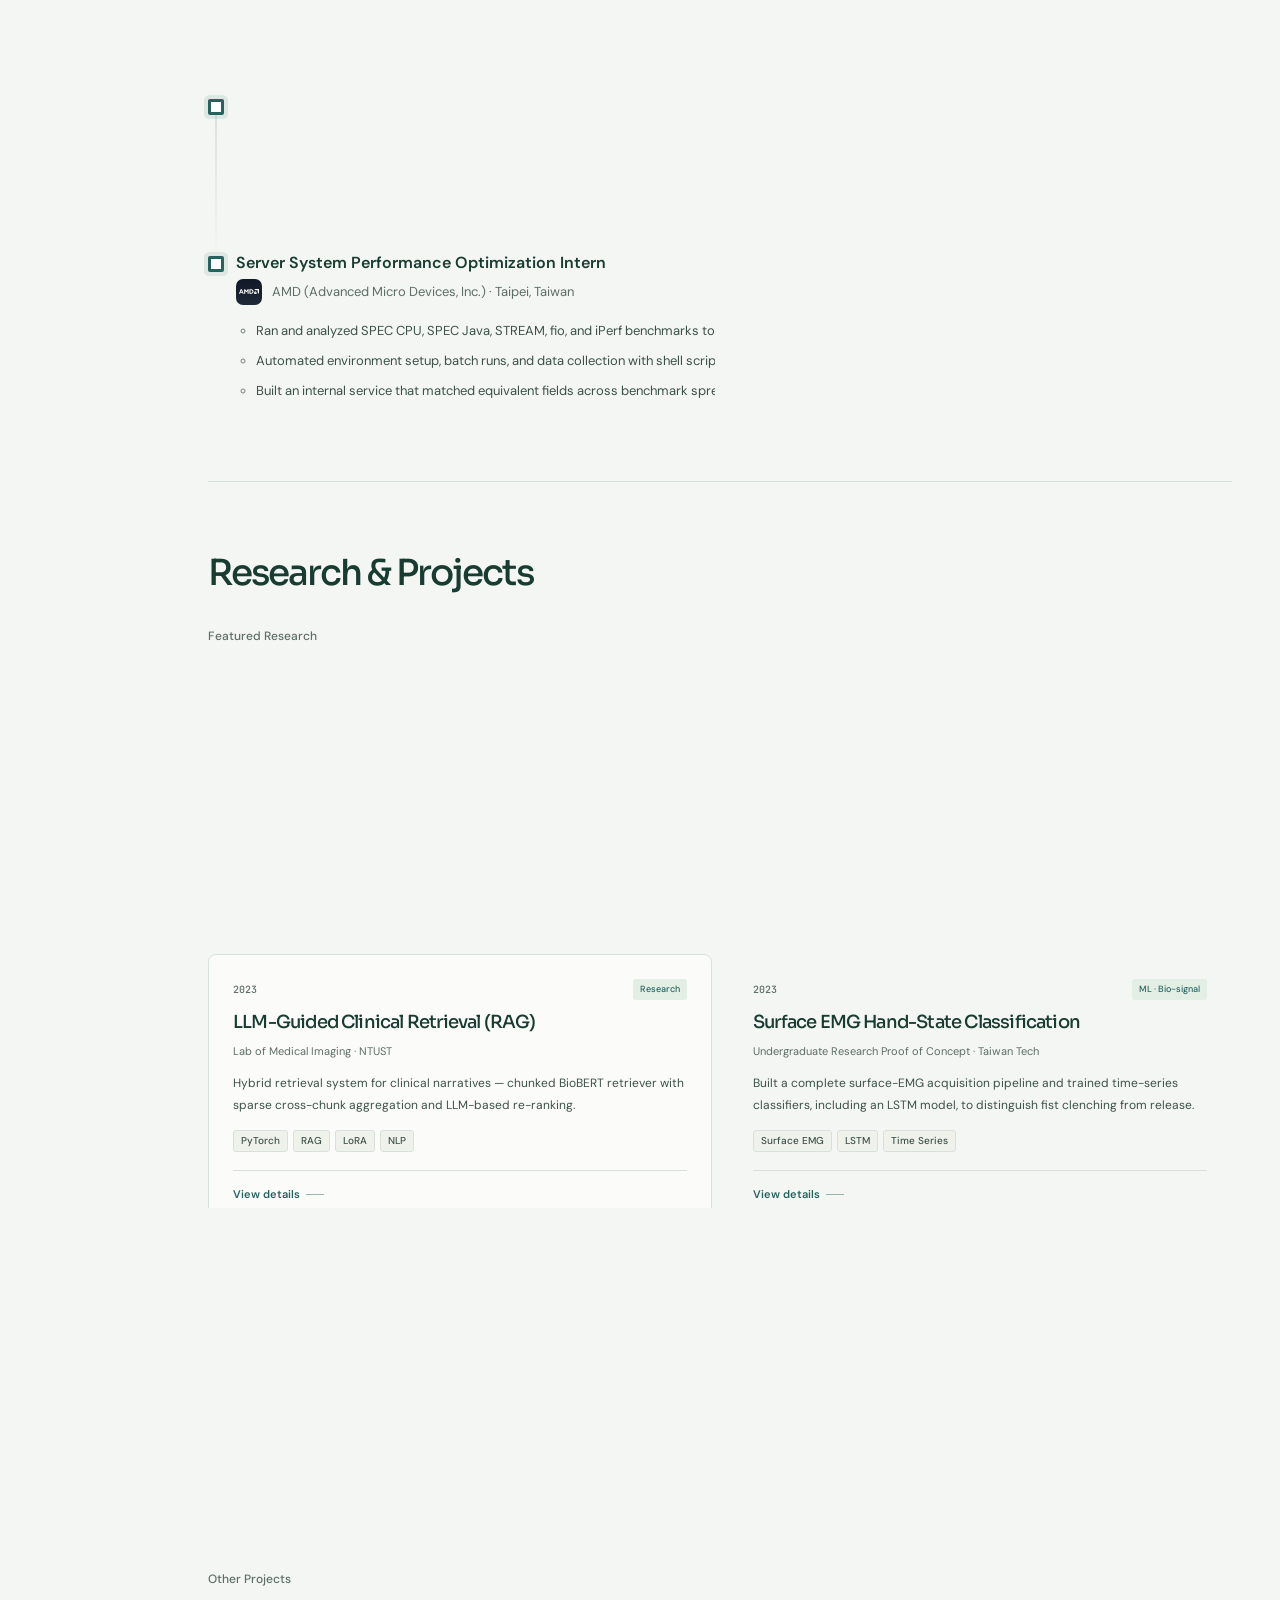
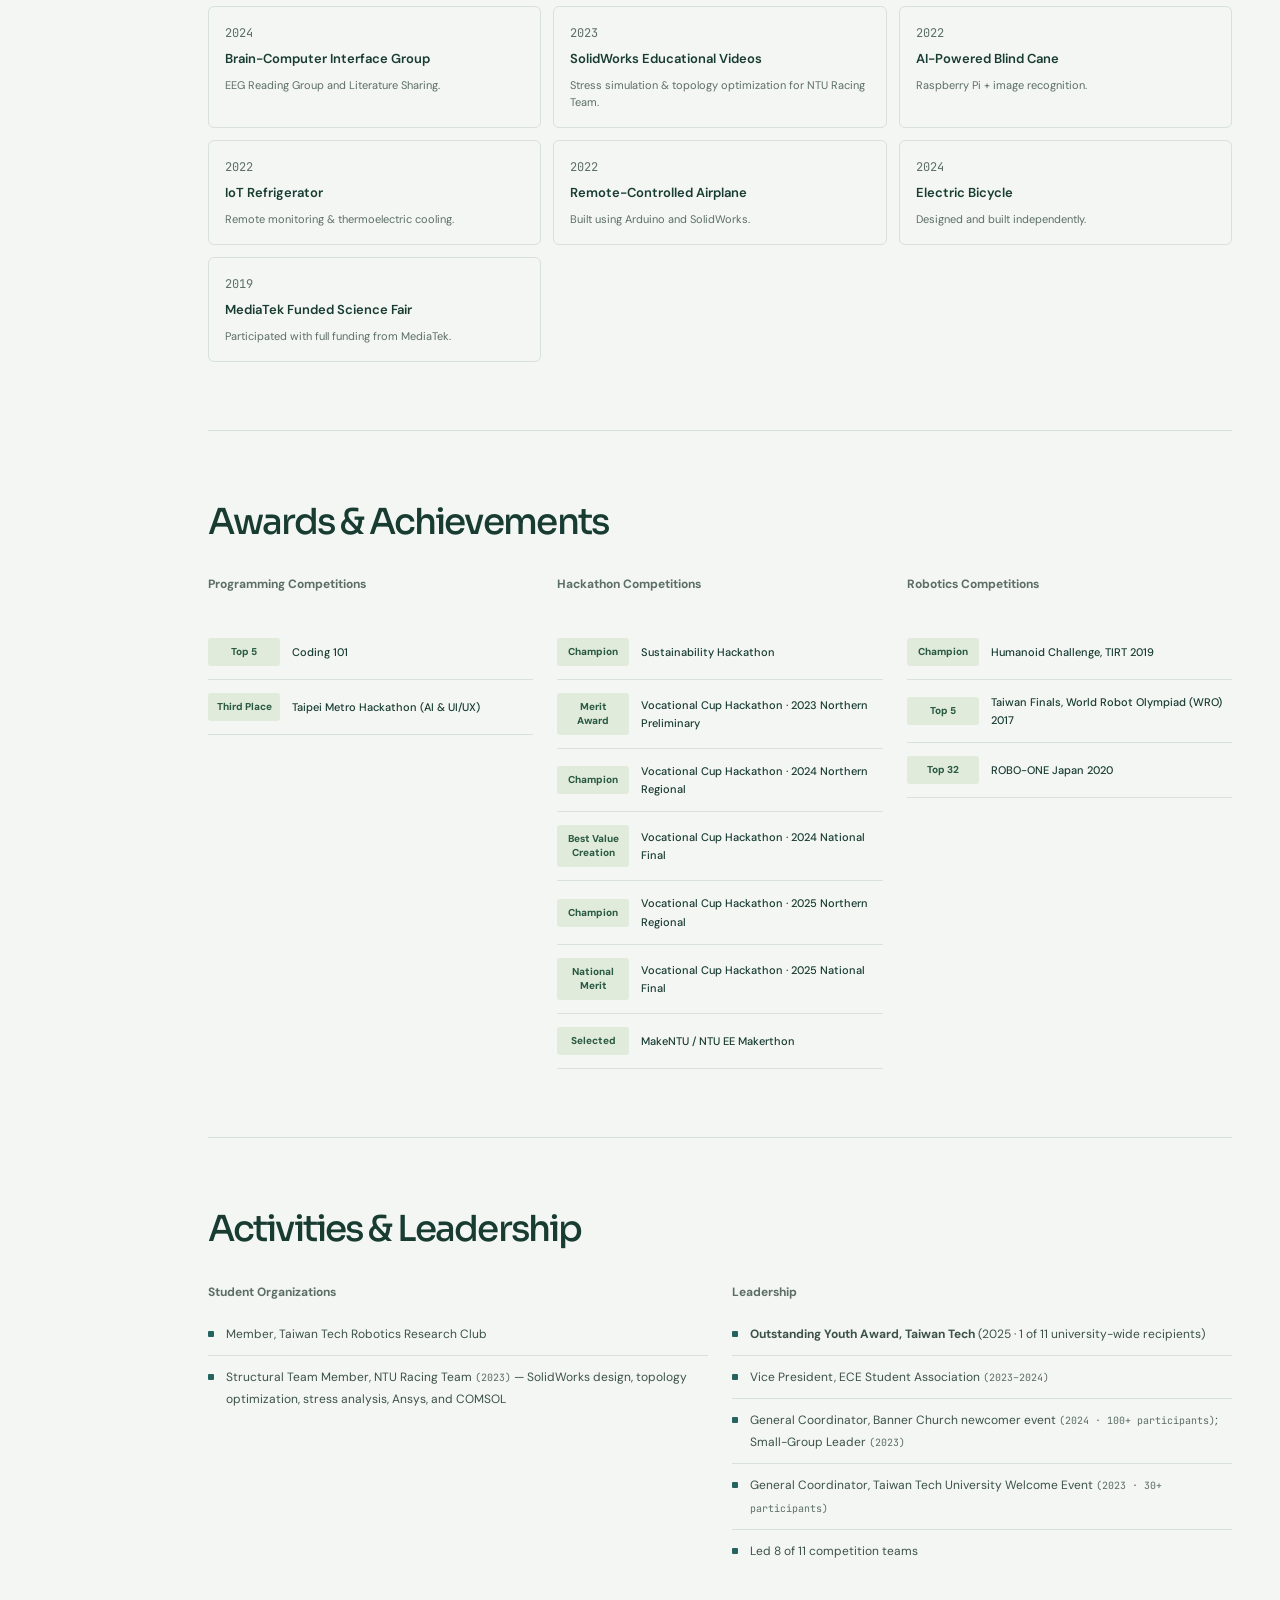
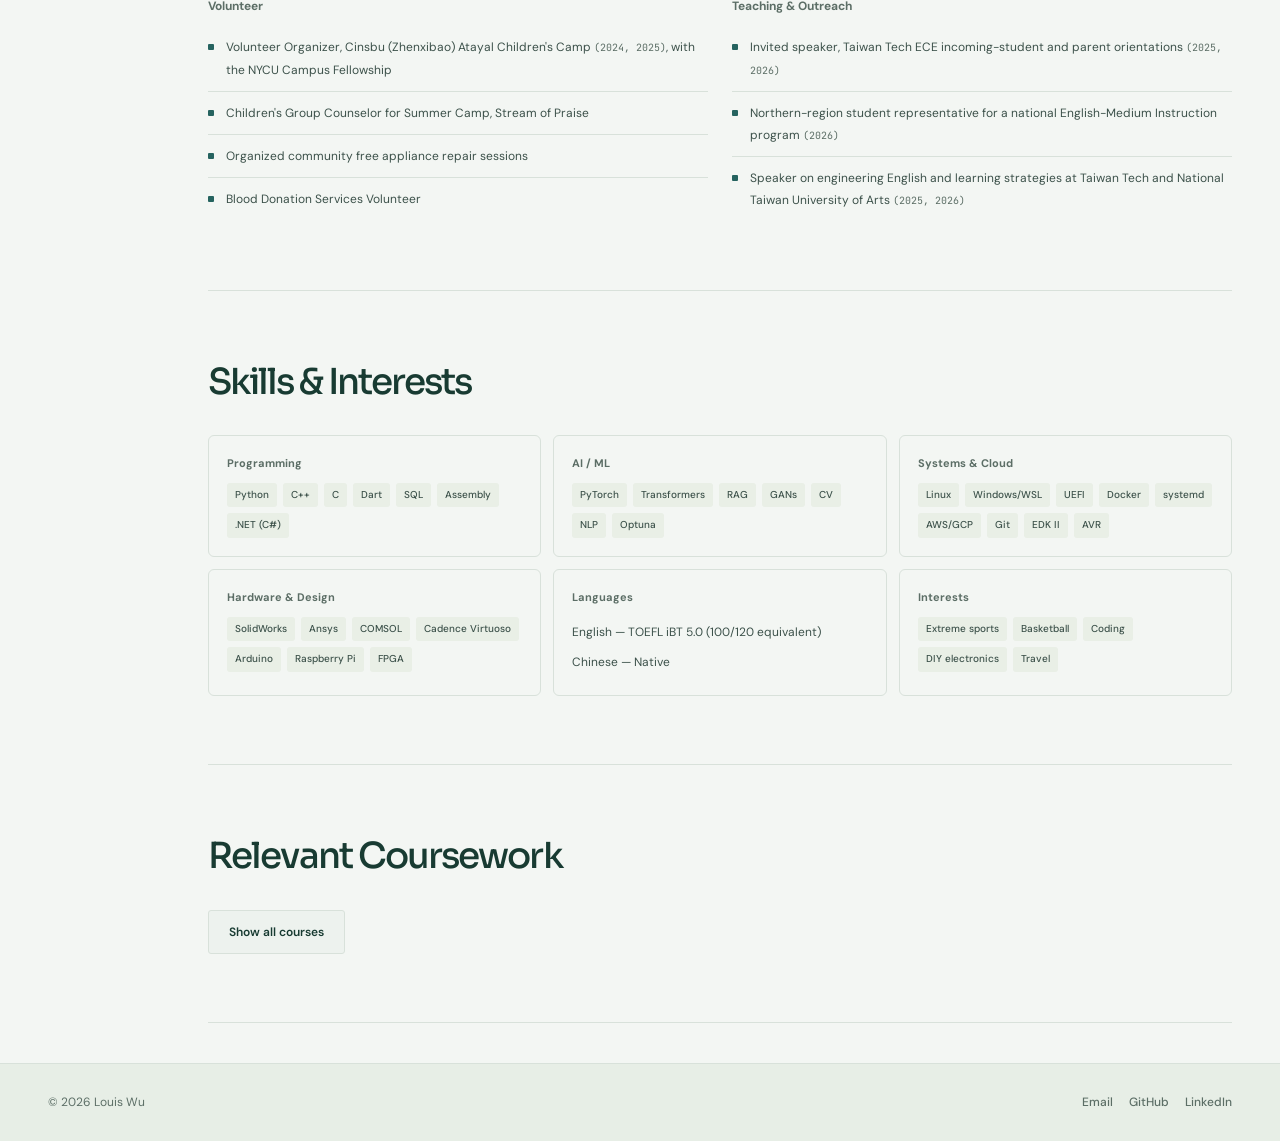
==== commit 2e499806: "Refresh portfolio and project details with safer snake routing" ====
--- a/index.html
+++ b/index.html
@@ -9,8 +9,9 @@
 
   <link rel="preconnect" href="https://fonts.googleapis.com">
   <link rel="preconnect" href="https://fonts.gstatic.com" crossorigin>
-  <link href="https://fonts.googleapis.com/css2?family=Inter:wght@400;500;600;700;800&family=Noto+Sans+TC:wght@400;500;700;800&family=JetBrains+Mono:wght@400;500&display=swap" rel="stylesheet">
-  <link rel="stylesheet" href="styles.css">
+  <link href="https://fonts.googleapis.com/css2?family=DM+Sans:wght@400;450;500;600;700&family=Sora:wght@400;500;600;700&family=Noto+Sans+TC:wght@400;500;700;800&family=JetBrains+Mono:wght@400;500&display=swap" rel="stylesheet">
+  <link rel="stylesheet" href="styles.css?v=language-20261101-r4">
+  <link rel="stylesheet" href="portfolio.css?v=compact-20261101-r4">
 
   <!-- Google Analytics -->
   <script async src="https://www.googletagmanager.com/gtag/js?id=G-3Z41G18VKJ"></script>
@@ -21,18 +22,19 @@
     gtag('config', 'G-3Z41G18VKJ');
   </script>
 </head>
-<body class="lang-en">
+<body class="lang-en portfolio-page">
+  <a class="skip-link" href="#portfolio-content"><span class="lang-en">Skip to content</span><span class="lang-zh-TW">跳至主要內容</span></a>
 
   <!-- Top Navigation -->
   <header class="topbar" id="topbar">
     <a href="#top" class="brand" aria-label="Home">
+      <span class="brand-symbol" aria-hidden="true">lw.</span>
       <span class="brand-name lang-en">Louis Wu</span>
       <span class="brand-name lang-zh-TW">Louis 吳定栩</span>
     </a>
 
     <nav class="nav-links" aria-label="Primary">
       <a href="#about"><span class="lang-en">About</span><span class="lang-zh-TW">關於</span></a>
-      <a href="#ai-featured">PerfRunbench</a>
       <a href="#experience"><span class="lang-en">Experience</span><span class="lang-zh-TW">經歷</span></a>
       <a href="#projects"><span class="lang-en">Projects</span><span class="lang-zh-TW">專案</span></a>
       <a href="#awards"><span class="lang-en">Awards</span><span class="lang-zh-TW">獲獎</span></a>
@@ -43,6 +45,7 @@
 
     <div class="topbar-actions">
       <button id="lang-switch" type="button" aria-label="Switch language">
+        <svg class="language-globe" viewBox="0 0 24 24" width="15" height="15" fill="none" aria-hidden="true"><circle cx="12" cy="12" r="9"/><ellipse cx="12" cy="12" rx="4.5" ry="9"/><path d="M3 12h18"/></svg>
         <span id="lang-switch-label">中文</span>
       </button>
       <button id="nav-toggle" class="nav-toggle" type="button" aria-label="Open menu" aria-expanded="false">
@@ -50,17 +53,16 @@
       </button>
     </div>
   </header>
+  <div class="page-progress" aria-hidden="true"></div>
 
   <main id="top">
     <nav class="section-rail" aria-label="Section overview">
+      <div class="rail-heading"><span class="lang-en">On this page</span><span class="lang-zh-TW">頁面導覽</span></div>
       <a href="#hero-card" data-rail-target="hero-card" aria-label="Introduction">
-        <span class="rail-preview rail-preview-hero"><span class="rail-preview-thumb"><img src="assets/profile/head.jpg" alt="" loading="lazy"></span><span class="rail-preview-copy"><strong><span class="lang-en">Intro</span><span class="lang-zh-TW">自介</span></strong><small><span class="lang-en">Louis Wu</span><span class="lang-zh-TW">吳定栩</span></small></span></span>
+        <span class="rail-preview rail-preview-hero"><span class="rail-preview-copy"><strong><span class="lang-en">Intro</span><span class="lang-zh-TW">自介</span></strong><small><span class="lang-en">Louis Wu</span><span class="lang-zh-TW">吳定栩</span></small></span></span>
       </a>
       <a href="#about" data-rail-target="about" aria-label="About">
         <span class="rail-preview"><span class="rail-preview-index">02</span><span class="rail-preview-copy"><strong><span class="lang-en">About</span><span class="lang-zh-TW">簡介</span></strong><small><span class="lang-en">Background</span><span class="lang-zh-TW">背景</span></small></span></span>
-      </a>
-      <a href="#ai-featured" data-rail-target="ai-featured" aria-label="PerfRunbench">
-        <span class="rail-preview"><span class="rail-preview-index">03</span><span class="rail-preview-copy"><strong>PerfRunbench</strong><small>ArmTune</small></span></span>
       </a>
       <a href="#experience" data-rail-target="experience" aria-label="Experience">
         <span class="rail-preview"><span class="rail-preview-index">04</span><span class="rail-preview-copy"><strong><span class="lang-en">Experience</span><span class="lang-zh-TW">經歷</span></strong><small><span class="lang-en">Work</span><span class="lang-zh-TW">工作</span></small></span></span>
@@ -82,16 +84,18 @@
       </a>
     </nav>
 
-    <div class="portfolio-carousel" id="portfolio-carousel" tabindex="0" aria-label="Portfolio sections">
+    <div class="portfolio-content" id="portfolio-content" tabindex="-1">
       <!-- Hero -->
-    <section id="hero-card" class="hero reveal carousel-card" data-analytics-section="home_hero">
+    <section id="hero-card" class="hero reveal" data-analytics-section="home_hero">
       <div class="hero-grid">
-        <div class="hero-photo-wrap" id="hero-photo-trigger" tabindex="0" aria-label="Profile photo easter egg trigger">
-          <img src="assets/profile/head.jpg" alt="Louis Wu" class="hero-photo">
-          <div class="hero-photo-glow" aria-hidden="true"></div>
+        <div class="hero-visual">
+          <div class="hero-photo-wrap" id="hero-photo-trigger" tabindex="0" role="button" aria-label="Play Snake">
+            <img src="assets/profile/head-portrait.webp" alt="Louis Wu outdoors" class="hero-photo" width="320" height="380" fetchpriority="high">
+          </div>
         </div>
 
         <div class="hero-content">
+          <p class="hero-intro"><span class="lang-en">Systems software &amp; research</span><span class="lang-zh-TW">系統軟體與研究</span></p>
           <h1 class="hero-name">
             <span class="lang-en">Louis Wu</span>
             <span class="lang-zh-TW">Louis 吳定栩</span>
@@ -110,13 +114,15 @@
           </p>
 
           <div class="hero-actions">
+            <div class="hero-primary-actions">
             <a class="btn btn-primary lang-en" href="https://docs.google.com/document/d/18E1US4zonqrK3UxGrhFF95HDXht13BpsEDOWQPCDpgU/edit" target="_blank" rel="noopener">Curriculum Vitae</a>
             <a class="btn btn-primary lang-zh-TW" href="https://docs.google.com/document/d/18E1US4zonqrK3UxGrhFF95HDXht13BpsEDOWQPCDpgU/edit" target="_blank" rel="noopener">學術履歷</a>
             <button class="btn btn-secondary brief-toggle" type="button" aria-expanded="false" aria-controls="hero-brief-modal">
               <span class="lang-en">60-second intro</span>
               <span class="lang-zh-TW">60 秒自介</span>
             </button>
-
+            </div>
+            <div class="hero-contact-links">
             <a class="btn btn-ghost copy-trigger"
                href="mailto:louis20030920@gmail.com"
                data-copy="louis20030920@gmail.com"
@@ -133,13 +139,18 @@
             <a class="btn btn-ghost" href="https://www.linkedin.com/in/louis-wu-65ba6b270/" target="_blank" rel="noopener">
               LinkedIn
             </a>
-          </div>
-        </div>
+            </div>
+          </div>
+        </div>
+      </div>
+      <div class="hero-footer">
+        <span><span class="lang-en">Firmware, performance, and machine learning systems.</span><span class="lang-zh-TW">韌體、效能工程與機器學習系統。</span></span>
+        <a href="#projects"><span class="lang-en">Explore my work</span><span class="lang-zh-TW">看看我的作品</span><svg viewBox="0 0 16 16" width="16" height="16" fill="none" aria-hidden="true"><path d="M8 2v12m-5-5 5 5 5-5" stroke="currentColor" stroke-width="1.4"/></svg></a>
       </div>
     </section>
 
       <!-- About -->
-    <section id="about" class="card-section reveal carousel-card">
+    <section id="about" class="card-section reveal">
       <div class="section-head">
         <span class="section-tag">02</span>
         <h2 class="section-title">
@@ -178,36 +189,8 @@
       </div>
     </section>
 
-    <!-- PerfRunbench -->
-    <section id="ai-featured" class="featured-portfolio reveal carousel-card" aria-labelledby="ai-featured-title" data-analytics-section="featured_perfrunbench">
-      <div class="featured-copy">
-        <span class="featured-kicker">
-          <span class="lang-en">Featured Project</span>
-          <span class="lang-zh-TW">精選專案</span>
-        </span>
-        <h2 id="ai-featured-title">PerfRunbench</h2>
-        <p>
-          <span class="lang-en">A cross-platform framework for running AI workloads under CPU, memory, and GPU limits; comparing reversible system and runtime settings; and producing traceable HTML/JSON reports. It supports local, systemd, and Docker execution on Windows/WSL, Linux, NVIDIA GPUs, and Arm systems. ArmTune is one specialized workflow for measured Arm inference tuning.</span>
-          <span class="lang-zh-TW">跨平台 AI benchmark 與調校框架，可在 CPU、記憶體與 GPU 限制下執行工作負載，比較可回復的系統與 runtime 設定，並輸出可追溯的 HTML/JSON 報告。支援 Windows/WSL、Linux、NVIDIA GPU，以及 local、systemd、Docker 執行；ArmTune 是其中針對 Arm 推論實測的專門流程。</span>
-        </p>
-        <div class="tag-row">
-          <span class="tag">Resource Guards</span>
-          <span class="tag">Windows / WSL / Linux</span>
-          <span class="tag">GPU &amp; Arm Tuning</span>
-          <span class="tag">Rollback</span>
-        </div>
-      </div>
-      <div class="featured-actions">
-        <a class="btn btn-primary" href="ai-systems.html">
-          <span class="lang-en">Open PerfRunbench</span>
-          <span class="lang-zh-TW">開啟 PerfRunbench</span>
-        </a>
-        <a class="btn btn-ghost" href="https://github.com/xuwwwww/PerfRunbench" target="_blank" rel="noopener">GitHub</a>
-      </div>
-    </section>
-
     <!-- Experience -->
-    <section id="experience" class="card-section reveal carousel-card">
+    <section id="experience" class="card-section reveal">
       <div class="section-head">
         <span class="section-tag">04</span>
         <h2 class="section-title">
@@ -306,7 +289,7 @@
     </section>
 
     <!-- Projects -->
-    <section id="projects" class="card-section reveal carousel-card">
+    <section id="projects" class="card-section reveal">
       <div class="section-head">
         <span class="section-tag">05</span>
         <h2 class="section-title">
@@ -321,6 +304,35 @@
       </h3>
 
       <div class="project-grid">
+
+        <article id="ai-featured" class="project-card" data-project="perfrunbench" tabindex="0" role="button" data-analytics-section="featured_perfrunbench">
+          <div class="project-card-top">
+            <span class="project-period">2026</span>
+            <span class="project-badge">
+              <span class="lang-en">Systems · Benchmarking</span>
+              <span class="lang-zh-TW">系統 · 效能評測</span>
+            </span>
+          </div>
+          <h4 class="project-title">PerfRunbench</h4>
+          <p class="project-org">
+            <span class="lang-en">Electrical Engineering · Taiwan Tech</span>
+            <span class="lang-zh-TW">電機工程系 · 台科大</span>
+          </p>
+          <p class="project-summary">
+            <span class="lang-en">A cross-platform framework for resource-guarded AI workloads, reversible runtime tuning, and reproducible HTML/JSON experiment reports.</span>
+            <span class="lang-zh-TW">跨平台 AI 效能評測框架，支援資源限制、可回復的 runtime 調校，以及可重現的 HTML/JSON 實驗報告。</span>
+          </p>
+          <div class="tag-row">
+            <span class="tag">Python</span>
+            <span class="tag">Benchmarking</span>
+            <span class="tag">Linux / WSL</span>
+            <span class="tag">ArmTune</span>
+          </div>
+          <span class="project-cta">
+            <span class="lang-en">View details</span>
+            <span class="lang-zh-TW">查看詳細</span>
+          </span>
+        </article>
 
         <article class="project-card" data-project="moe-dugan" tabindex="0" role="button">
           <div class="project-card-top">
@@ -536,7 +548,7 @@
     </section>
 
     <!-- Awards -->
-    <section id="awards" class="card-section reveal carousel-card">
+    <section id="awards" class="card-section reveal">
       <div class="section-head">
         <span class="section-tag">06</span>
         <h2 class="section-title">
@@ -705,7 +717,7 @@
     </section>
 
     <!-- Activities -->
-    <section id="activities" class="card-section reveal carousel-card">
+    <section id="activities" class="card-section reveal">
       <div class="section-head">
         <span class="section-tag">07</span>
         <h2 class="section-title">
@@ -765,7 +777,7 @@
     </section>
 
     <!-- Skills -->
-    <section id="skills" class="card-section reveal carousel-card">
+    <section id="skills" class="card-section reveal">
       <div class="section-head">
         <span class="section-tag">08</span>
         <h2 class="section-title">
@@ -818,7 +830,7 @@
             <span class="lang-zh-TW">語言</span>
           </h3>
           <ul class="plain-list">
-            <li><span class="lang-en">English — TOEFL 95</span><span class="lang-zh-TW">英文：托福 95</span></li>
+            <li><span class="lang-en">English — TOEFL iBT 5.0 (100/120 equivalent)</span><span class="lang-zh-TW">英文：托福 iBT 5.0（換算 100/120）</span></li>
             <li><span class="lang-en">Chinese — Native</span><span class="lang-zh-TW">中文：母語</span></li>
           </ul>
         </div>
@@ -840,7 +852,7 @@
     </section>
 
     <!-- Coursework (collapsible) -->
-    <section id="coursework" class="card-section reveal carousel-card">
+    <section id="coursework" class="card-section reveal">
       <div class="section-head">
         <span class="section-tag">09</span>
         <h2 class="section-title">
@@ -1009,14 +1021,14 @@
           <h2 id="easter-title"><span class="lang-en">Snake</span><span class="lang-zh-TW">貪吃蛇</span></h2>
         </div>
         <div class="easter-actions">
-          <button class="easter-auto" id="easter-auto" type="button">Auto Solve: Off</button>
+          <button class="easter-auto active" id="easter-auto" type="button" aria-pressed="true">Auto Solve: On</button>
           <button class="easter-reset" id="easter-reset" type="button">Reset</button>
         </div>
       </div>
       <p class="easter-status" id="easter-status">Score: 0</p>
       <div class="easter-meta">
         <span id="easter-score">Length 3 / 144</span>
-        <span id="easter-mode">Manual</span>
+        <span id="easter-mode">Auto Solve</span>
       </div>
       <div class="easter-board" id="easter-board" role="grid" aria-label="Snake board"></div>
       <div class="easter-controls" aria-label="Snake controls">
@@ -1026,8 +1038,8 @@
         <button class="easter-control easter-control-right" type="button" data-direction="right" aria-label="Move right">→</button>
       </div>
       <p class="easter-hint">
-        <span class="lang-en">Use arrow keys or WASD. Auto solve will plan each step.</span>
-        <span class="lang-zh-TW">用方向鍵或 WASD 操作。Auto solve 會每一步重新規劃。</span>
+        <span class="lang-en">Arrow keys or WASD for manual play. Switching to Auto Solve starts a new game.</span>
+        <span class="lang-zh-TW">方向鍵或 WASD 可切換手動操作。開啟 Auto Solve 會重新開局。</span>
       </p>
       <div class="sr-only" id="easter-live" aria-live="polite"></div>
       <div class="easter-legend" aria-hidden="true">
@@ -1037,6 +1049,6 @@
     </div>
   </div>
 
-  <script src="scripts.js"></script>
+  <script src="scripts.js?v=projects-20261101-r12"></script>
 </body>
 </html>
--- a/styles.css
+++ b/styles.css
@@ -159,6 +159,13 @@
   transition: all 0.2s var(--ease);
   box-shadow: var(--shadow-sm);
 }
+.language-globe {
+  flex: 0 0 auto;
+  stroke: #202020;
+  stroke-width: 1.5;
+  stroke-linecap: round;
+  stroke-linejoin: round;
+}
 #lang-switch:hover {
   border-color: var(--accent);
   color: var(--accent);
@@ -399,80 +406,6 @@
   50% { opacity: 0.72; }
 }
 
-/* =========================================================
-   Vertical Coverflow Carousel
-   ========================================================= */
-.portfolio-carousel {
-  position: relative;
-  width: min(calc(var(--max-width) + 96px), 100%);
-  height: min(78svh, 860px);
-  min-height: 560px;
-  margin: 8px auto 44px;
-  padding: 220px 48px;
-  overflow-x: hidden;
-  overflow-y: auto;
-  scroll-snap-type: y proximity;
-  scroll-padding-block: 220px;
-  overscroll-behavior-y: contain;
-  scrollbar-width: none;
-  perspective: 1100px;
-  outline: none;
-  cursor: grab;
-  touch-action: pan-y;
-}
-.portfolio-carousel::-webkit-scrollbar { display: none; }
-.portfolio-carousel:focus-visible {
-  outline: 3px solid rgba(37, 99, 95, 0.2);
-  outline-offset: 4px;
-}
-.portfolio-carousel.is-dragging {
-  cursor: grabbing;
-  user-select: none;
-}
-.portfolio-carousel.is-dragging,
-.portfolio-carousel.is-wheel-driving {
-  scroll-snap-type: none;
-}
-.portfolio-carousel img {
-  -webkit-user-drag: none;
-  user-select: none;
-}
-.portfolio-carousel > .carousel-card {
-  position: relative;
-  left: 0;
-  width: 100%;
-  max-width: var(--max-width);
-  margin: 0 auto 14px;
-  scroll-snap-align: center;
-  scroll-snap-stop: always;
-  transform-origin: center center;
-  transition: left 0.34s var(--ease), width 0.34s var(--ease), max-width 0.34s var(--ease), transform 0.34s var(--ease), opacity 0.34s var(--ease), filter 0.34s var(--ease), box-shadow 0.34s var(--ease), border-color 0.34s var(--ease);
-}
-.portfolio-carousel > .carousel-card[data-coverflow-state="active"] {
-  z-index: 4;
-  left: -32px;
-  width: calc(100% + 64px);
-  max-width: calc(var(--max-width) + 64px);
-  transform: none;
-  opacity: 1;
-  filter: none;
-  border-color: var(--border-strong);
-  box-shadow: 0 28px 56px -32px rgba(15, 23, 42, 0.58);
-}
-.portfolio-carousel > .carousel-card[data-coverflow-state="before"],
-.portfolio-carousel > .carousel-card[data-coverflow-state="after"] {
-  z-index: 3;
-  transform: translateZ(-24px) scale(0.89) rotateX(1deg);
-  opacity: 0.66;
-  filter: saturate(0.78);
-}
-.portfolio-carousel > .carousel-card[data-coverflow-state="past"],
-.portfolio-carousel > .carousel-card[data-coverflow-state="future"] {
-  z-index: 1;
-  transform: translateZ(-70px) scale(0.80);
-  opacity: 0.34;
-  filter: saturate(0.58);
-}
 
 /* =========================================================
    Section Cards
@@ -487,92 +420,6 @@
   box-shadow: var(--shadow-sm);
 }
 
-.section-rail {
-  position: fixed;
-  left: max(10px, calc((100vw - var(--max-width)) / 2 - 174px));
-  top: 50%;
-  transform: translateY(-50%);
-  z-index: 20;
-  display: grid;
-  gap: 6px;
-  width: 124px;
-  max-height: 82vh;
-  overflow-y: auto;
-  padding: 7px;
-  background: rgba(255, 255, 255, 0.82);
-  border: 1px solid var(--border);
-  border-radius: var(--radius);
-  box-shadow: var(--shadow-sm);
-  backdrop-filter: blur(12px);
-  -webkit-backdrop-filter: blur(12px);
-}
-.section-rail::-webkit-scrollbar { width: 4px; }
-.section-rail::-webkit-scrollbar-thumb { background: var(--border-strong); border-radius: 2px; }
-.section-rail a {
-  width: 100%;
-  min-height: 54px;
-  display: block;
-  padding: 6px;
-  border: 1px solid transparent;
-  border-radius: var(--radius-sm);
-  color: var(--text-4);
-  background: transparent;
-  transition: background 0.18s var(--ease), color 0.18s var(--ease), border-color 0.18s var(--ease), transform 0.18s var(--ease);
-}
-.section-rail a:hover { background: var(--surface-2); color: var(--text); transform: translateX(2px); }
-.section-rail a.active {
-  color: var(--text);
-  background: var(--surface);
-  border-color: var(--accent);
-  box-shadow: 0 5px 14px -10px rgba(37, 99, 95, 0.7);
-}
-.rail-preview {
-  display: grid;
-  grid-template-columns: 30px minmax(0, 1fr);
-  align-items: center;
-  gap: 7px;
-  min-width: 0;
-}
-.rail-preview-hero { grid-template-columns: 36px minmax(0, 1fr); }
-.rail-preview-thumb,
-.rail-preview-index {
-  width: 30px;
-  height: 30px;
-  display: grid;
-  place-items: center;
-  flex: 0 0 auto;
-  border: 1px solid var(--border);
-  border-radius: 3px;
-  background: var(--surface-2);
-  color: var(--accent);
-  font-family: 'JetBrains Mono', ui-monospace, monospace;
-  font-size: 0.68rem;
-  font-weight: 800;
-}
-.rail-preview-thumb {
-  width: 36px;
-  height: 36px;
-  overflow: hidden;
-}
-.rail-preview-thumb img { width: 100%; height: 100%; object-fit: cover; }
-.rail-preview-copy { min-width: 0; display: grid; gap: 1px; }
-.rail-preview-copy strong,
-.rail-preview-copy small {
-  display: block;
-  overflow: hidden;
-  text-overflow: ellipsis;
-  white-space: nowrap;
-}
-.rail-preview-copy strong { color: var(--text-2); font-size: 0.72rem; line-height: 1.3; }
-.rail-preview-copy small { color: var(--text-4); font-size: 0.62rem; line-height: 1.25; }
-.section-rail a.active .rail-preview-index {
-  color: #fff;
-  background: var(--accent);
-  border-color: var(--accent);
-}
-.section-rail a.active .rail-preview-copy strong { color: var(--accent-2); }
-.section-rail a.active .rail-preview-copy small { color: var(--text-3); }
-.section-rail a.active .rail-preview-thumb { border-color: var(--accent); }
 
 .section-head {
   display: flex;
@@ -1704,7 +1551,7 @@
   opacity: 0;
 }
 .easter-cell .snake-trail {
-  background: #2f7d32;
+  background: var(--snake-trail-fill, var(--snake-core-fill));
   border-radius: 0;
   z-index: 1;
 }
@@ -1733,13 +1580,13 @@
   height: var(--snake-body-size);
 }
 .easter-cell .snake-food-dot {
-  width: 58%;
-  height: 58%;
+  width: 70%;
+  height: 80%;
   left: 50%;
   top: 50%;
   transform: translate(-50%, -50%);
-  background: #d92d20;
-  border-radius: 999px;
+  background: url('assets/icons/apple.svg') center / contain no-repeat;
+  border-radius: 0;
   z-index: 3;
 }
 .easter-controls {
@@ -1802,7 +1649,7 @@
   background: #8fd18f;
 }
 .legend-food {
-  background: #d92d20;
+  background: url('assets/icons/apple.svg') center / contain no-repeat;
 }
 .sr-only {
   position: absolute;
@@ -2487,37 +2334,6 @@
   /* About facts */
   .quick-facts { grid-template-columns: 1fr; gap: 10px; margin-top: 14px; }
   .fact { padding: 14px 16px; }
-  .portfolio-carousel {
-    width: 100%;
-    height: auto;
-    min-height: 0;
-    margin: 6px auto 24px;
-    padding: 0 10px;
-    overflow: visible;
-    overscroll-behavior: auto;
-    scroll-padding-block: 0;
-    scroll-snap-type: none;
-    perspective: none;
-    cursor: auto;
-    touch-action: auto;
-  }
-  .portfolio-carousel > .carousel-card,
-  .portfolio-carousel > .carousel-card[data-coverflow-state="active"],
-  .portfolio-carousel > .carousel-card[data-coverflow-state="before"],
-  .portfolio-carousel > .carousel-card[data-coverflow-state="after"],
-  .portfolio-carousel > .carousel-card[data-coverflow-state="past"],
-  .portfolio-carousel > .carousel-card[data-coverflow-state="future"] {
-    left: 0;
-    width: 100%;
-    max-width: none;
-    margin: 0 0 12px;
-    scroll-snap-align: none;
-    z-index: auto;
-    transform: none;
-    opacity: 1;
-    filter: none;
-    transition: none;
-  }
 
   /* Timeline */
   .timeline-item { padding-left: 24px; }
--- a/portfolio.css
+++ b/portfolio.css
@@ -0,0 +1,361 @@
+/* Portfolio presentation. Shared project pages keep their existing layout. */
+html:has(.portfolio-page) { overflow-x: clip; scroll-padding-top: 0; }
+.portfolio-page {
+  --bg: #f3f6f3;
+  --surface: #ffffff;
+  --surface-2: #edf2ee;
+  --text: #183b32;
+  --text-2: #3c514a;
+  --text-3: #5c6e66;
+  --text-4: #718078;
+  --border: #d8e1da;
+  --border-strong: #aebfb3;
+  --accent: #25635f;
+  --accent-2: #154b40;
+  --accent-soft: #e3eee5;
+  --display-font: 'Sora', 'Noto Sans TC', sans-serif;
+  font-family: 'DM Sans', 'Noto Sans TC', sans-serif;
+  overflow-x: clip;
+}
+.portfolio-page.lang-zh-TW { font-family: 'DM Sans', 'Noto Sans TC', sans-serif; }
+.portfolio-page ::selection { background: #cee1cf; color: #183b32; }
+.portfolio-page a:focus-visible,
+.portfolio-page button:focus-visible,
+.portfolio-page [role="button"]:focus-visible,
+.portfolio-page summary:focus-visible {
+  outline: 2px solid var(--accent);
+  outline-offset: 5px;
+}
+.skip-link {
+  position: fixed;
+  top: 10px;
+  left: 20px;
+  z-index: 2000;
+  transform: translateY(-200%);
+  padding: 12px 20px;
+  background: var(--text);
+  color: #fff;
+}
+.skip-link:focus { transform: none; color: #fff; }
+.portfolio-page .topbar {
+  height: 76px;
+  padding-inline: max(32px, calc((100vw - 1376px) / 2));
+  background: #f3f6f3;
+  backdrop-filter: none;
+  -webkit-backdrop-filter: none;
+  border-bottom: 1px solid var(--border);
+}
+.portfolio-page .topbar.scrolled { box-shadow: none; }
+.portfolio-page .brand { gap: 12px; flex-shrink: 0; }
+.brand-symbol {
+  display: grid;
+  place-items: center;
+  width: 36px;
+  height: 36px;
+  background: var(--text);
+  border-radius: 50%;
+  color: #f3f6f3;
+  font-family: var(--display-font);
+  font-size: 16px;
+  letter-spacing: -1px;
+}
+.portfolio-page .brand-name { font-size: 14px; }
+.portfolio-page .nav-links { margin-left: auto; gap: 3px; }
+.portfolio-page .nav-links a { font-size: 12px; padding: 8px 10px; border-radius: 4px; }
+.portfolio-page #lang-switch { font-size: 12px; min-height: 36px; box-shadow: none; background: transparent; }
+.portfolio-page .topbar-actions { margin-left: 10px; }
+.page-progress {
+  position: fixed;
+  top: 75px;
+  left: 0;
+  width: 100%;
+  height: 2px;
+  z-index: 101;
+  background: var(--accent);
+  transform: scaleX(0);
+  transform-origin: left;
+  pointer-events: none;
+}
+.portfolio-page main { max-width: 1440px; margin-inline: auto; }
+.portfolio-page #top { scroll-margin-top: 76px; }
+.portfolio-content { width: calc(100% - 256px); margin-left: 208px; padding-bottom: 40px; outline: none; }
+.portfolio-content > section { scroll-margin-top: 100px; }
+.portfolio-page .section-rail {
+  position: fixed;
+  z-index: 20;
+  left: max(32px, calc((100vw - 1376px) / 2));
+  top: 140px;
+  transform: none;
+  width: 144px;
+  display: grid;
+  gap: 3px;
+  padding: 0;
+  background: transparent;
+  border: 0;
+  border-radius: 0;
+  box-shadow: none;
+  backdrop-filter: none;
+  -webkit-backdrop-filter: none;
+  max-height: calc(100svh - 180px);
+  overflow-y: auto;
+}
+.rail-heading { font-size: 11px; color: var(--text-3); margin-bottom: 18px; padding-left: 14px; }
+.portfolio-page .section-rail a {
+  display: block;
+  width: 100%;
+  color: var(--text-3);
+  min-height: 38px;
+  padding: 9px 12px;
+  border: 0;
+  border-left: 2px solid var(--border);
+  border-radius: 0;
+  background: transparent;
+  box-shadow: none;
+  transition: border-color 160ms, color 160ms, background-color 160ms;
+}
+.portfolio-page .section-rail a:hover { transform: none; background: #e9eeea; }
+.portfolio-page .section-rail a.active { border-left-color: var(--accent); background: #e3eae3; }
+.portfolio-page .rail-preview { display: block; min-height: 20px; }
+.portfolio-page .rail-preview-copy { display: block; }
+.portfolio-page .rail-preview-copy strong { display: block; font-size: 12px; font-weight: 500; line-height: 20px; }
+.portfolio-page .rail-preview-copy small,
+.portfolio-page .rail-preview-index,
+.portfolio-page .rail-preview-thumb { display: none; }
+.portfolio-page .section-rail a.active .rail-preview-copy strong { font-weight: 700; }
+.portfolio-page .hero { margin: 0; padding: 0; max-width: none; }
+.portfolio-page .hero-grid {
+  grid-template-columns: minmax(0, 1.22fr) minmax(0, 1fr);
+  min-height: 610px;
+  padding: 64px 0 54px;
+  gap: 30px;
+  border: 0;
+  background: transparent;
+  box-shadow: none;
+  overflow: visible;
+  align-items: center;
+}
+.portfolio-page .hero-content { order: 0; min-width: 0; }
+.hero-intro { display: flex; gap: 9px; align-items: center; margin: 0 0 25px; font-size: 12px; color: var(--accent); }
+.portfolio-page .hero-name {
+  font-family: var(--display-font);
+  font-size: clamp(64px, 7.8vw, 112px);
+  font-weight: 500;
+  letter-spacing: -0.075em;
+  line-height: 1.05;
+  margin-bottom: 25px;
+  white-space: nowrap;
+}
+.portfolio-page.lang-zh-TW .hero-name { font-size: clamp(62px, 6.6vw, 96px); }
+.portfolio-page .hero-tagline { font-size: 12px; font-weight: 500; line-height: 1.65; max-width: 49ch; margin-bottom: 10px; }
+.portfolio-page .hero-school { font-size: 12px; margin-bottom: 20px; }
+.portfolio-page .school-logo-frame { width: 23px; height: 23px; }
+.portfolio-page .school-line { flex-wrap: nowrap; }
+.portfolio-page .hero-bio { font-size: 14px; line-height: 1.8; max-width: 57ch; margin-bottom: 26px; }
+.portfolio-page .hero-actions { display: grid; grid-template-columns: minmax(0, 1fr); gap: 12px; margin-bottom: 0; }
+.hero-primary-actions, .hero-contact-links { display: flex; flex-wrap: wrap; align-items: center; gap: 8px; }
+.hero-contact-links { gap: 20px; }
+.portfolio-page .hero-actions .btn { min-width: 0; min-height: 42px; font-size: 12px; padding: 11px 14px; box-shadow: none; border-radius: 4px; }
+.portfolio-page .hero-actions .btn-ghost { background: transparent; border-color: transparent; padding-inline: 9px; }
+.portfolio-page .hero-contact-links .btn-ghost { padding-inline: 0; min-height: 32px; border: 0; border-radius: 0; border-bottom: 1px solid var(--border); }
+.portfolio-page .btn-primary { background: var(--text); border-color: var(--text); box-shadow: none; }
+.portfolio-page .btn:hover { transform: none; }
+.hero-visual { order: 1; display: grid; place-items: center; min-width: 0; }
+.portfolio-page .hero-photo-wrap {
+  position: relative;
+  width: 100%;
+  max-width: 350px;
+  aspect-ratio: 4 / 5;
+  margin: 0;
+  border-radius: 8px;
+  overflow: hidden;
+  background: #dfe7df;
+  box-shadow: none;
+}
+.portfolio-page .hero-photo { object-fit: cover; object-position: 52% 20%; border: 0; border-radius: 0; box-shadow: none; height: 100%; }
+.hero-footer { display: flex; justify-content: space-between; gap: 16px; align-items: center; padding: 18px 0; border-block: 1px solid var(--border); color: var(--text-3); font-size: 11px; }
+.hero-footer a { display: flex; align-items: center; gap: 14px; font-weight: 600; white-space: nowrap; }
+.portfolio-page .hero-content { animation: hero-arrive 650ms ease-out both; }
+.portfolio-page .hero-visual { animation: hero-arrive 800ms 100ms ease-out both; }
+@keyframes hero-arrive { from { opacity: 0; transform: translateY(12px); } to { opacity: 1; transform: none; } }
+.portfolio-page .card-section { margin: 0; padding: 68px 0; max-width: none; background: transparent; border: 0; border-radius: 0; box-shadow: none; border-bottom: 1px solid var(--border); }
+.portfolio-page .section-head { padding-bottom: 0; margin-bottom: 30px; border: 0; }
+.portfolio-page .section-tag { display: none; }
+.portfolio-page .section-title { font-family: var(--display-font); font-size: clamp(28px, 2.8vw, 38px); letter-spacing: -0.055em; font-weight: 500; }
+.portfolio-page .card-section > p { max-width: 78ch; color: var(--text-2); font-size: 15px; line-height: 1.9; }
+.portfolio-page .quick-facts { gap: 0; margin-top: 30px; }
+.portfolio-page .fact { border: 0; border-left: 1px solid var(--border); border-radius: 0; background: transparent; padding: 0 22px; gap: 8px; }
+.portfolio-page .fact:first-child { border-left: 0; padding-left: 0; }
+.portfolio-page .fact-label { font-size: 11px; text-transform: none; letter-spacing: 0; color: var(--text-3); }
+.portfolio-page .fact-value { font-size: 14px; line-height: 1.6; font-weight: 600; }
+.portfolio-page .fact-sub { font-size: 11px; color: var(--text-3); }
+.portfolio-page .featured-portfolio {
+  margin: 0 0 28px;
+  padding: 24px;
+  max-width: none;
+  grid-template-columns: minmax(0, 1.45fr) minmax(220px, 1fr);
+  grid-template-areas: "copy preview" "actions preview";
+  gap: 18px 24px;
+  align-items: start;
+  border-radius: 8px;
+  border: 1px solid #cbdccc;
+  background: var(--surface-2);
+  box-shadow: none;
+}
+.portfolio-page .featured-copy { grid-area: copy; min-width: 0; }
+.portfolio-page .featured-kicker { text-transform: none; letter-spacing: 0; font-size: 11px; font-weight: 500; margin-bottom: 10px; }
+.portfolio-page .featured-copy h3 { margin: 0; font-family: var(--display-font); font-size: 28px; line-height: 1.2; letter-spacing: -0.06em; font-weight: 500; }
+.portfolio-page .featured-copy p { font-size: 12px; line-height: 1.85; max-width: 75ch; margin: 12px 0 0; }
+.portfolio-page .featured-actions { grid-area: actions; flex-direction: row; align-items: center; justify-content: flex-start; min-width: 0; }
+.portfolio-page .featured-actions .btn { font-size: 11px; padding: 10px 13px; }
+.portfolio-page .featured-actions .btn-ghost { background: transparent; }
+.portfolio-page .featured-portfolio .tag-row { margin-top: 14px; gap: 6px; }
+.portfolio-page .featured-portfolio .tag { background: #f4f8f0; font-size: 10px; border-color: #cad9c5; padding: 4px 8px; }
+.featured-image { grid-area: preview; align-self: center; min-width: 0; display: block; border: 1px solid #becdb9; border-radius: 6px; overflow: hidden; position: relative; background: #fff; }
+.featured-image img { display: block; width: 100%; height: auto; aspect-ratio: 1.9; object-fit: cover; object-position: center bottom; }
+.featured-image-caption { display: block; padding: 10px 12px; font-size: 11px; font-weight: 500; border-top: 1px solid var(--border); }
+.portfolio-page .timeline-content { background: transparent; box-shadow: none; border-color: var(--border); }
+.portfolio-page .timeline-head h3 { font-size: 16px; font-weight: 600; }
+.portfolio-page .timeline-content .org { font-size: 13px; }
+.portfolio-page .bullets { font-size: 13px; line-height: 1.85; }
+.portfolio-page .time-range { font-size: 11px; }
+.portfolio-page .subsection-title { text-transform: none; letter-spacing: 0; font-size: 12px; margin: 28px 0 16px; font-weight: 500; }
+.portfolio-page .project-grid { gap: 16px; }
+.portfolio-page .project-card { gap: 10px; padding: 24px; border-radius: 8px; background: #fbfcfa; }
+.portfolio-page .project-card::before { display: none; }
+.portfolio-page .project-card:hover,
+.portfolio-page .project-card:focus-visible { transform: translateY(-2px); box-shadow: none; background: #edf4ec; border-color: #93af96; }
+.portfolio-page .project-title { font-family: var(--display-font); font-size: 18px; font-weight: 500; letter-spacing: -0.045em; line-height: 1.4; }
+.portfolio-page .project-summary { font-size: 12px; line-height: 1.8; }
+.portfolio-page .project-org { font-size: 11px; line-height: 1.6; }
+.portfolio-page .project-period { font-size: 10px; }
+.portfolio-page .project-badge { font-size: 9px; letter-spacing: 0; text-transform: none; font-weight: 500; padding: 3px 7px; }
+.portfolio-page .project-cta { margin-top: 8px; font-size: 11px; padding-top: 14px; border-top-style: solid; }
+.portfolio-page .project-cta::after { width: 18px; }
+.portfolio-page .project-card .tag { font-size: 10px; padding: 3px 7px; background: #eef2eb; }
+.portfolio-page .mini-grid { grid-template-columns: repeat(3, minmax(0, 1fr)); gap: 12px; }
+.portfolio-page .mini-card { padding: 16px; background: transparent; }
+.portfolio-page .mini-card h4 { font-size: 13px; line-height: 1.5; }
+.portfolio-page .mini-card p { font-size: 11px; }
+.portfolio-page .mini-card:hover { box-shadow: none; transform: translateY(-2px); }
+.portfolio-page .awards-grid { gap: 24px; grid-template-columns: repeat(3, minmax(0, 1fr)); }
+.portfolio-page .awards-column { min-width: 0; }
+.portfolio-page .awards-column h3 { text-transform: none; letter-spacing: 0; font-size: 12px; line-height: 1.6; min-height: 38px; }
+.portfolio-page .award-list li { display: grid; grid-template-columns: 72px minmax(0, 1fr); padding: 13px 0; gap: 12px; align-items: center; border: 0; border-bottom: 1px solid var(--border); border-radius: 0; box-shadow: none; background: transparent; }
+.portfolio-page .award-list li + li { margin-top: 0; }
+.portfolio-page .award-list li:hover { transform: none; border-color: #91ac95; background: #eaf0e7; }
+.portfolio-page .award-place { min-width: 0; max-width: none; width: 72px; font-size: 10px; line-height: 1.4; padding: 7px 6px; color: #2a5a42; background: #e0ebdc; border: 0; border-radius: 3px; box-shadow: none; letter-spacing: 0; text-align: center; }
+.portfolio-page .award-copy { min-width: 0; }
+.portfolio-page .award-title { font-size: 11px; line-height: 1.65; font-weight: 500; overflow-wrap: anywhere; }
+.portfolio-page .activities-grid { gap: 24px; }
+.portfolio-page .activity-column h3 { text-transform: none; letter-spacing: 0; font-size: 12px; }
+.portfolio-page .activity-column li { font-size: 12px; line-height: 1.85; }
+.portfolio-page .activity-column li em { font-size: 10px; }
+.portfolio-page .skills-grid { grid-template-columns: repeat(3, minmax(0, 1fr)); gap: 12px; }
+.portfolio-page .skill-block { background: transparent; padding: 18px; min-width: 0; }
+.portfolio-page .skill-block h3 { font-size: 11px; letter-spacing: 0; text-transform: none; }
+.portfolio-page .chip { font-size: 10px; padding: 4px 7px; background: #e9efe6; border-color: transparent; }
+.portfolio-page .skill-block p,
+.portfolio-page .skill-block li { font-size: 12px; }
+.portfolio-page .coursework-details summary { font-size: 12px; }
+.portfolio-page .course-column h3 { font-size: 12px; letter-spacing: 0; text-transform: none; }
+.portfolio-page .course-column li { font-size: 12px; }
+.portfolio-page .site-footer { background: #e7eee6; border-top: 1px solid var(--border); padding: 28px 48px; }
+.portfolio-page .footer-inner { max-width: 1184px; font-size: 12px; }
+.portfolio-page .footer-links a { font-size: 12px; }
+.portfolio-page .modal-header h2 { font-family: var(--display-font); letter-spacing: -0.04em; font-weight: 500; }
+.portfolio-page .modal-panel { border-radius: 12px; }
+
+@media (min-width: 1061px) {
+  .portfolio-page .nav-links { display: flex; }
+}
+@media (max-width: 1200px) {
+  .portfolio-page .section-rail { width: 126px; left: 24px; }
+  .portfolio-content { margin-left: 180px; width: calc(100% - 212px); }
+  .portfolio-page .hero-grid { gap: 18px; }
+  .portfolio-page .hero-name { font-size: 82px; }
+  .portfolio-page .awards-grid { grid-template-columns: repeat(2, minmax(0, 1fr)); }
+  .portfolio-page .awards-column:last-child { grid-column: 1 / -1; }
+  .portfolio-page .awards-column:last-child .award-list { display: grid; grid-template-columns: repeat(3, minmax(0, 1fr)); gap: 16px; }
+}
+@media (max-width: 1060px) {
+  .portfolio-page .nav-links { margin: 0; top: 76px; background: #f3f6f3; border-bottom: 1px solid var(--border); backdrop-filter: none; }
+  .portfolio-page .nav-links a { padding: 12px 18px; font-size: 14px; }
+  .portfolio-page .topbar-actions { margin-left: auto; }
+  .portfolio-page .topbar { padding-inline: 24px; }
+  .portfolio-page .section-rail { display: none; }
+  .portfolio-content { width: calc(100% - 80px); margin-inline: 40px; }
+  .portfolio-page .hero-grid { min-height: 650px; }
+}
+@media (max-width: 760px) {
+  .portfolio-page .topbar { height: 64px; padding-inline: 20px; }
+  .portfolio-page .nav-links { top: 64px; }
+  .page-progress { top: 63px; }
+  .portfolio-page .brand-name { font-size: 12px; }
+  .portfolio-page .brand-symbol { width: 30px; height: 30px; font-size: 14px; }
+  .portfolio-page .nav-toggle { width: 40px; height: 40px; }
+  .portfolio-page #lang-switch { min-height: 40px; padding-inline: 12px; }
+  .portfolio-content { width: calc(100% - 40px); margin-inline: 20px; }
+  .portfolio-content > section { scroll-margin-top: 85px; }
+  .portfolio-page .hero-grid { grid-template-columns: 1fr; gap: 32px; min-height: 0; padding: 40px 0 32px; text-align: left; }
+  .portfolio-page .hero-name { font-size: clamp(64px, 13vw, 96px); margin-bottom: 20px; }
+  .portfolio-page.lang-zh-TW .hero-name { font-size: clamp(48px, 15vw, 80px); }
+  .hero-intro { font-size: 11px; margin-bottom: 20px; }
+  .portfolio-page .hero-tagline { max-width: 48ch; font-size: 11px; }
+  .portfolio-page .hero-school { font-size: 11px; }
+  .portfolio-page .school-line { justify-content: flex-start; }
+  .portfolio-page .hero-bio { font-size: 13px; margin-inline: 0; margin-bottom: 22px; max-width: 60ch; }
+  .portfolio-page .hero-actions { display: grid; gap: 12px; justify-content: flex-start; }
+  .portfolio-page .hero-actions .btn { width: auto; min-height: 44px; padding: 10px 13px; font-size: 12px; }
+  .portfolio-page .hero-actions .btn:last-child { width: auto; }
+  .hero-visual { width: min(100%, 280px); justify-self: start; }
+  .portfolio-page .hero-photo-wrap { max-width: none; }
+  .hero-footer { align-items: flex-start; font-size: 10px; padding-block: 16px; }
+  .hero-footer > span { max-width: 54%; }
+  .hero-footer a { white-space: normal; gap: 7px; min-height: 30px; }
+  .portfolio-page .card-section { padding: 40px 0; margin: 0; }
+  .portfolio-page .section-head { margin-bottom: 24px; }
+  .portfolio-page .section-title { font-size: 29px; }
+  .portfolio-page .card-section > p { font-size: 13px; }
+  .portfolio-page .quick-facts { grid-template-columns: 1fr; gap: 20px; margin-top: 24px; }
+  .portfolio-page .fact { padding: 0 0 0 16px; border-left: 2px solid var(--border); gap: 4px; }
+  .portfolio-page .fact:first-child { padding-left: 16px; border-left: 2px solid var(--border); }
+  .portfolio-page .fact-value { font-size: 13px; }
+  .portfolio-page .featured-portfolio { grid-template-columns: 1fr; grid-template-areas: "copy" "actions" "preview"; margin: 0 0 24px; padding: 18px; gap: 16px; }
+  .portfolio-page .featured-copy h3 { font-size: 24px; }
+  .portfolio-page .featured-copy p { display: -webkit-box; -webkit-box-orient: vertical; -webkit-line-clamp: 4; overflow: hidden; font-size: 12px; }
+  .portfolio-page .featured-actions { flex-direction: row; justify-content: flex-start; }
+  .portfolio-page .featured-actions .btn { min-height: 44px; }
+  .featured-image img { aspect-ratio: 2.8; }
+  .featured-image-caption { font-size: 11px; padding: 10px; }
+  .portfolio-page .timeline-head { flex-wrap: wrap; gap: 4px; }
+  .portfolio-page .timeline-head h3 { font-size: 15px; }
+  .portfolio-page .timeline-item { padding-left: 24px; }
+  .portfolio-page .timeline-content .org { font-size: 12px; }
+  .portfolio-page .bullets { font-size: 12px; }
+  .portfolio-page .project-grid { grid-template-columns: 1fr; gap: 12px; }
+  .portfolio-page .project-card { padding: 20px; gap: 9px; }
+  .portfolio-page .project-title { font-size: 17px; }
+  .portfolio-page .mini-grid { grid-template-columns: repeat(2, minmax(0, 1fr)); gap: 10px; }
+  .portfolio-page .mini-card { padding: 13px; }
+  .portfolio-page .awards-grid { grid-template-columns: 1fr; gap: 24px; }
+  .portfolio-page .awards-column h3 { min-height: 0; margin-bottom: 4px; }
+  .portfolio-page .awards-column:last-child .award-list { display: block; }
+  .portfolio-page .award-list li { grid-template-columns: 86px minmax(0, 1fr); gap: 14px; padding-block: 13px; }
+  .portfolio-page .award-place { width: 86px; }
+  .portfolio-page .award-title { font-size: 12px; }
+  .portfolio-page .activities-grid { grid-template-columns: 1fr; }
+  .portfolio-page .skills-grid { grid-template-columns: repeat(2, minmax(0, 1fr)); gap: 10px; }
+  .portfolio-page .skill-block { padding: 14px 12px; }
+  .portfolio-page .skill-block h3 { line-height: 1.5; }
+  .portfolio-page .site-footer { padding: 24px 20px; }
+  .portfolio-page .footer-inner { align-items: flex-start; text-align: left; }
+}
+@media (max-width: 380px) {
+  .portfolio-page .brand-name { display: none; }
+  .portfolio-page .hero-name { font-size: 58px; }
+  .portfolio-page .skills-grid { grid-template-columns: 1fr; }
+}
+@media (prefers-reduced-motion: reduce) {
+  html:has(.portfolio-page) { scroll-behavior: auto; }
+  .portfolio-page *, .portfolio-page *::before, .portfolio-page *::after { animation: none !important; transition: none !important; }
+}
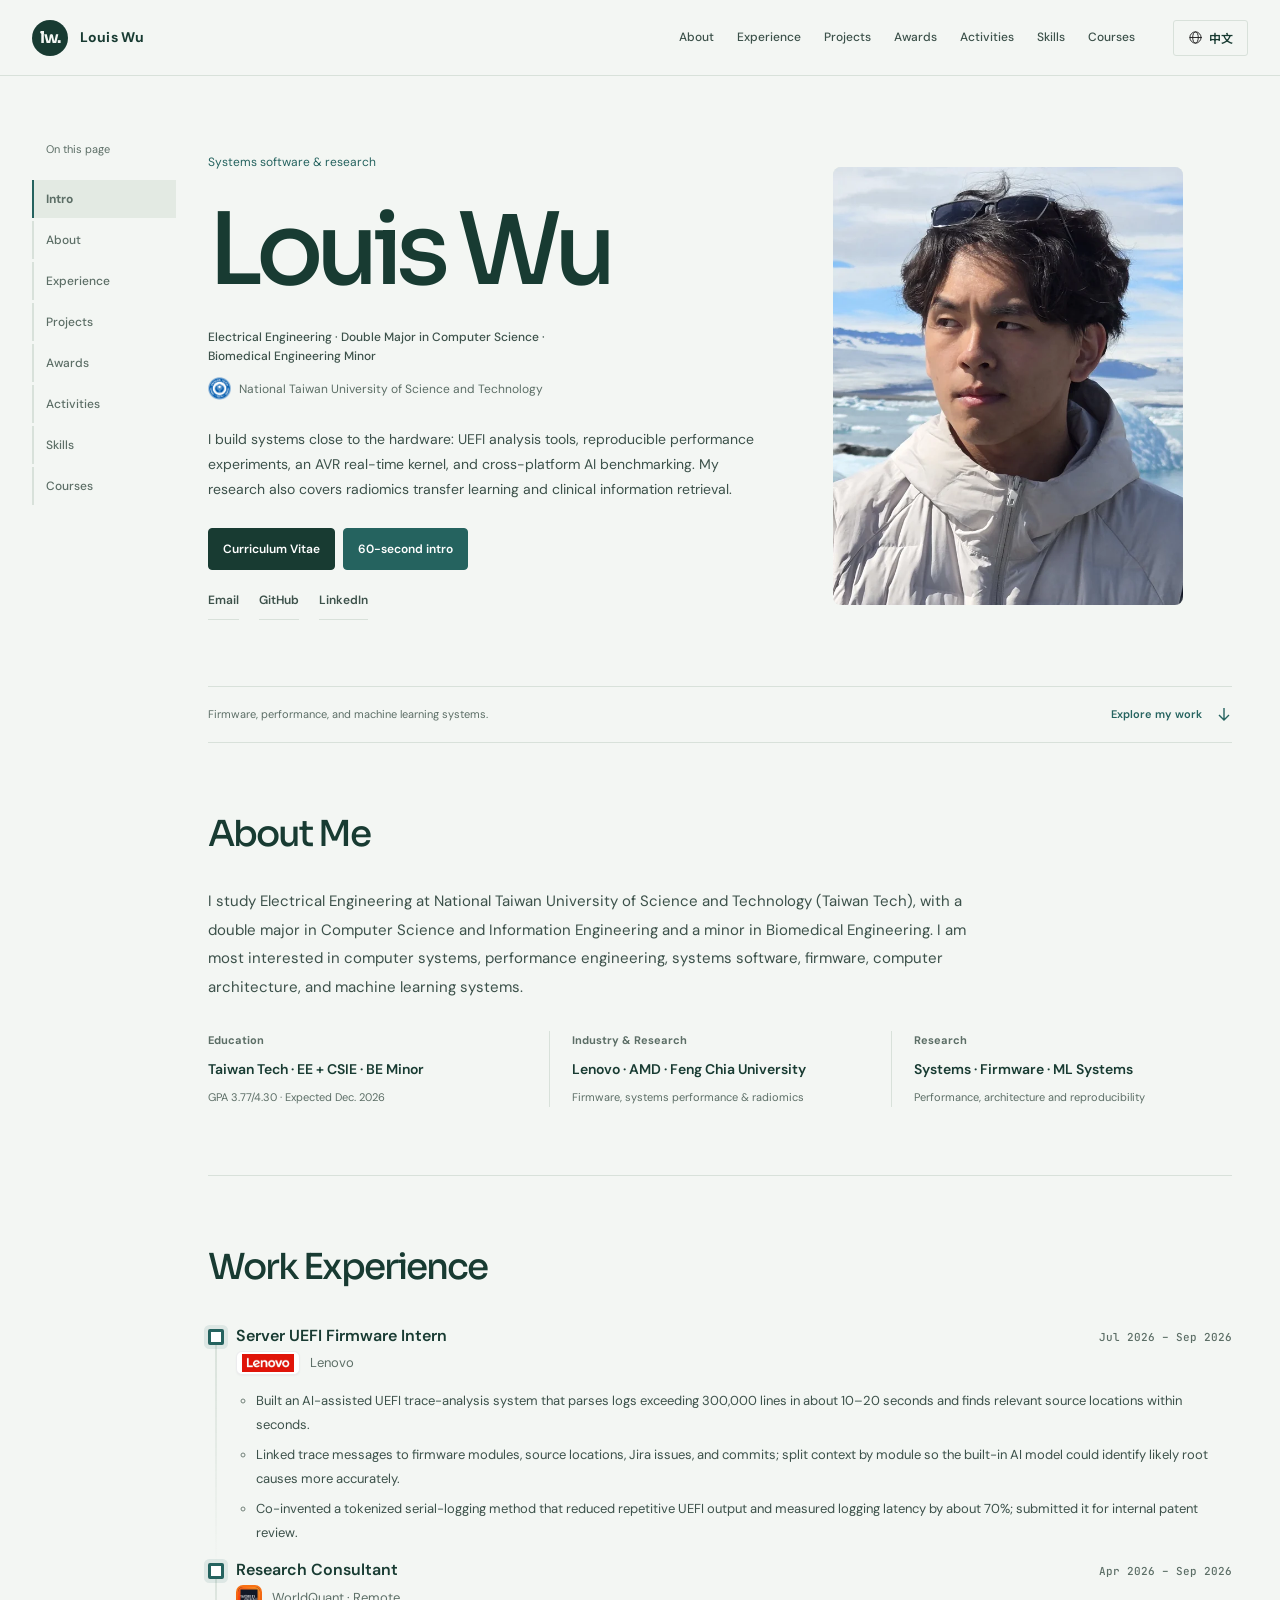
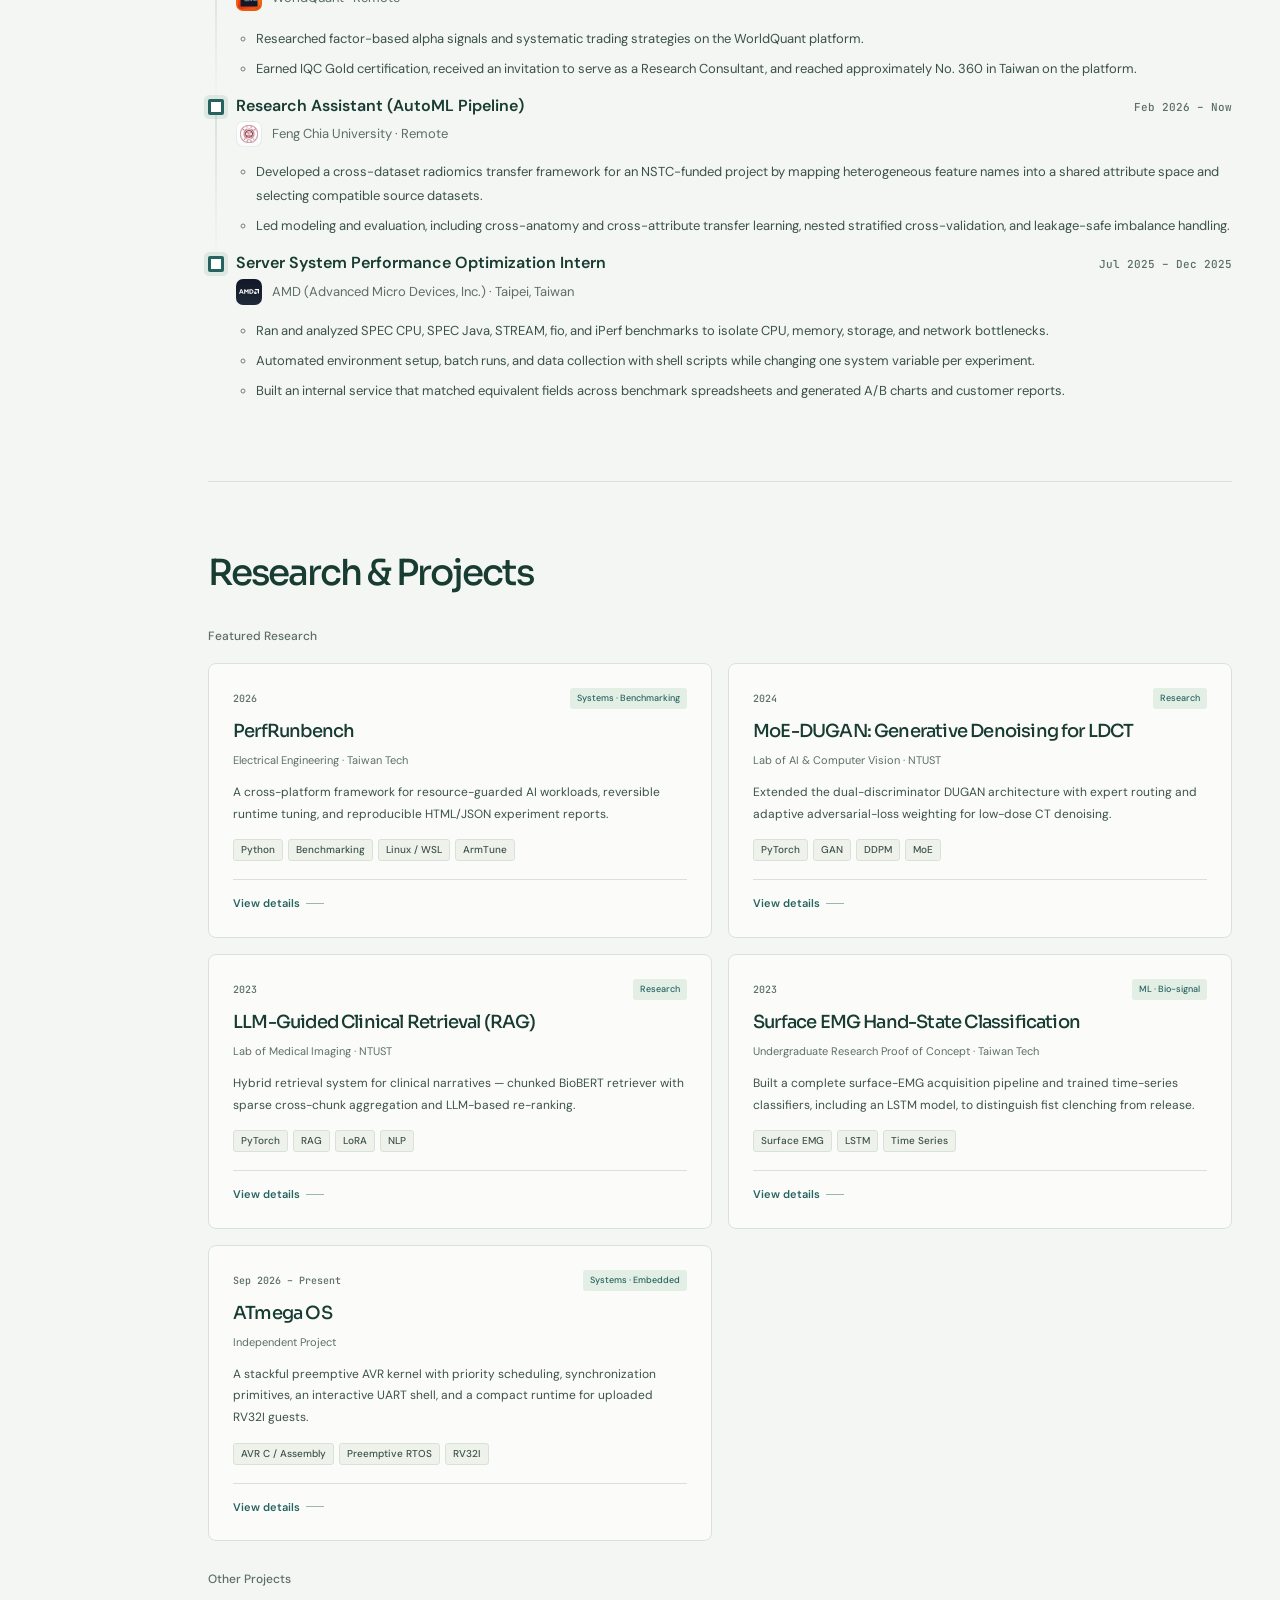
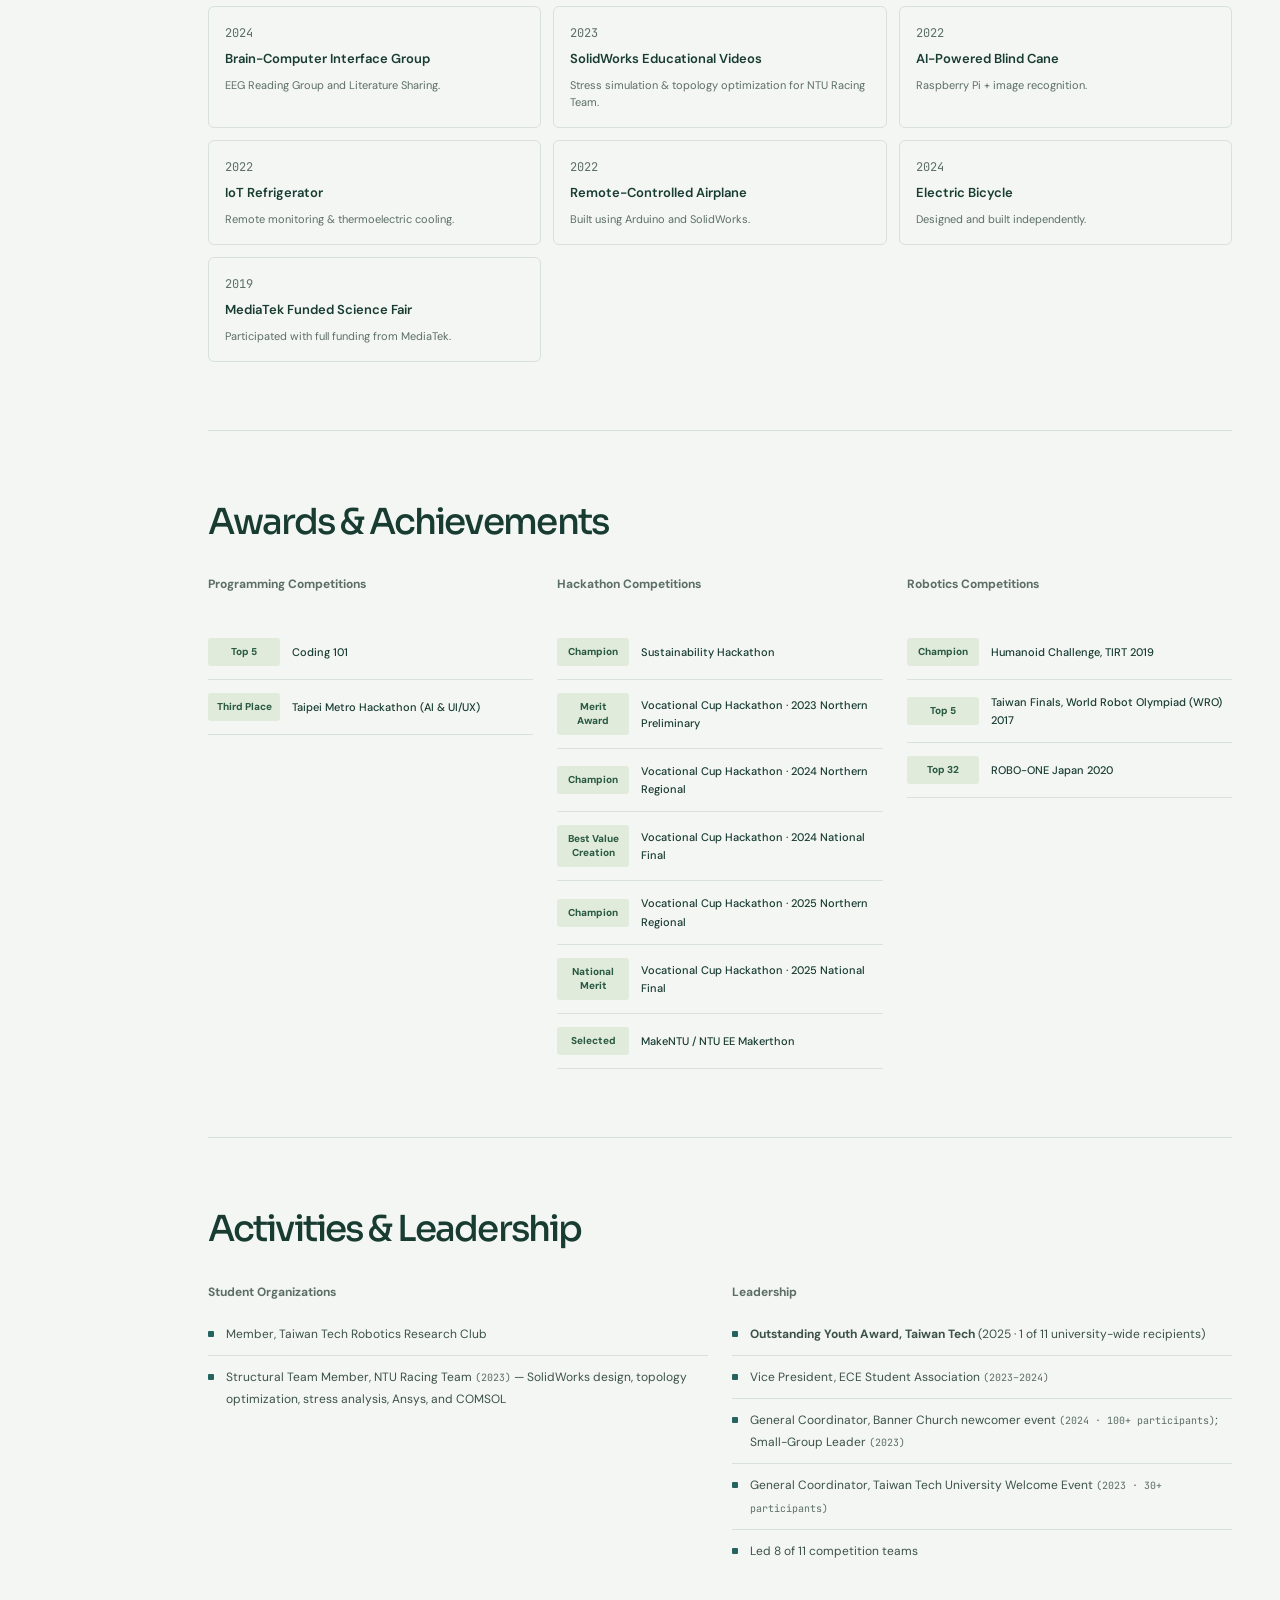
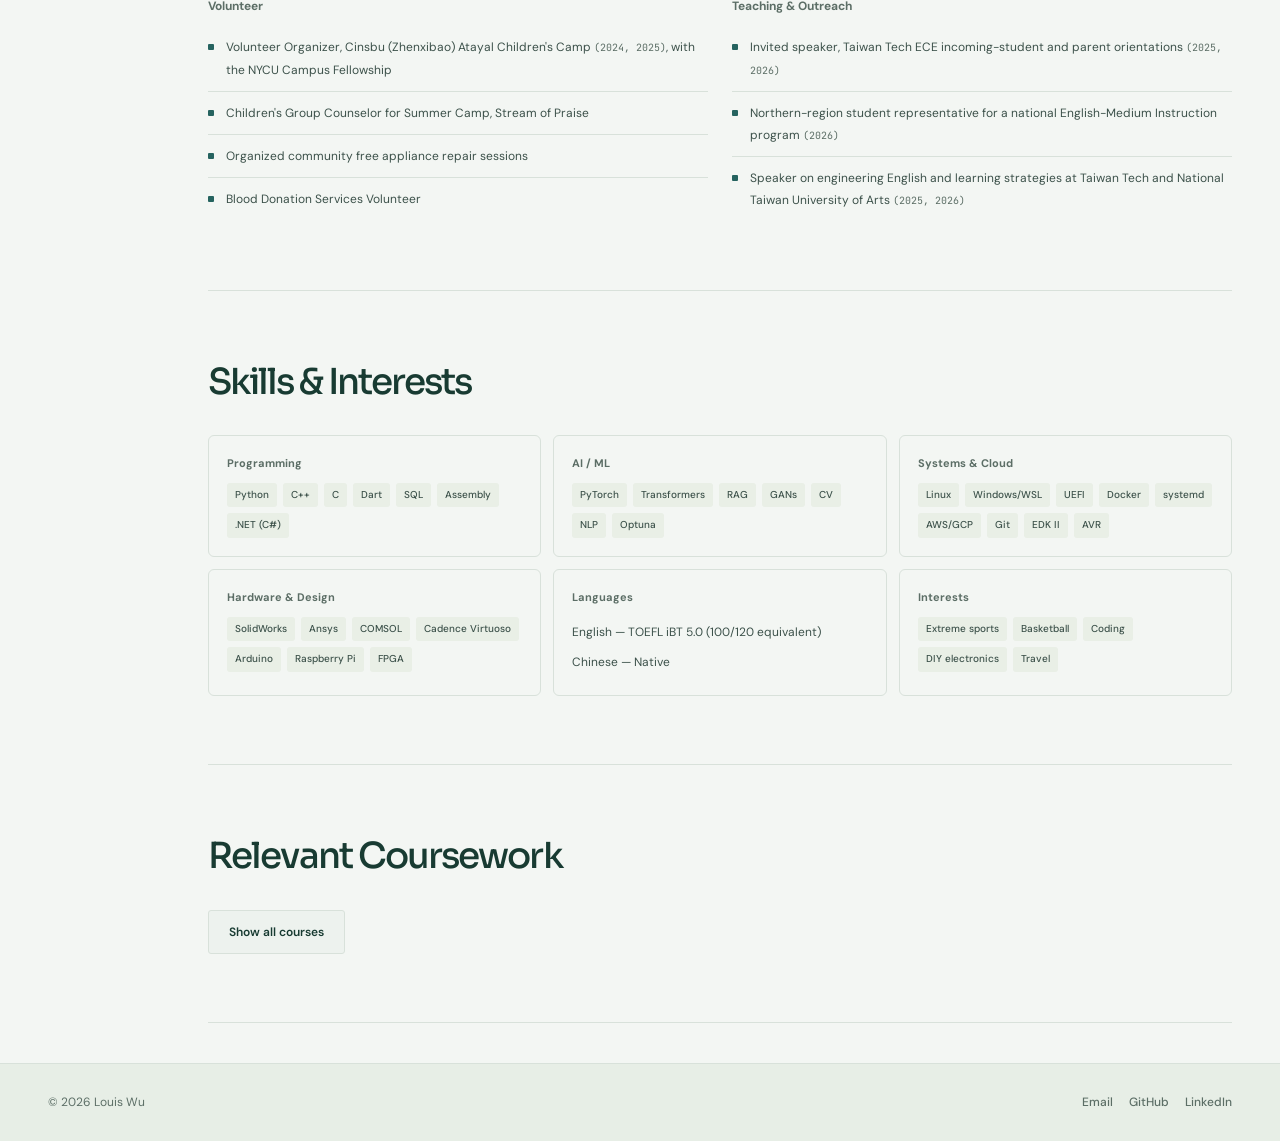
==== commit e2813862: "Improve Snake routing and add configurable board sizes" ====
--- a/index.html
+++ b/index.html
@@ -10,7 +10,7 @@
   <link rel="preconnect" href="https://fonts.googleapis.com">
   <link rel="preconnect" href="https://fonts.gstatic.com" crossorigin>
   <link href="https://fonts.googleapis.com/css2?family=DM+Sans:wght@400;450;500;600;700&family=Sora:wght@400;500;600;700&family=Noto+Sans+TC:wght@400;500;700;800&family=JetBrains+Mono:wght@400;500&display=swap" rel="stylesheet">
-  <link rel="stylesheet" href="styles.css?v=language-20261101-r4">
+  <link rel="stylesheet" href="styles.css?v=snake-size-20261102-r15">
   <link rel="stylesheet" href="portfolio.css?v=compact-20261101-r4">
 
   <!-- Google Analytics -->
@@ -1022,7 +1022,14 @@
         </div>
         <div class="easter-actions">
           <button class="easter-auto active" id="easter-auto" type="button" aria-pressed="true">Auto Solve: On</button>
-          <button class="easter-reset" id="easter-reset" type="button">Reset</button>
+          <div class="easter-reset-group">
+            <div class="easter-size">
+              <label class="sr-only" for="easter-size"><span class="lang-en">Board width, 12 to 24</span><span class="lang-zh-TW">棋盤邊長，12 到 24</span></label>
+              <input id="easter-size" type="number" min="12" max="24" step="1" value="12" inputmode="numeric" required aria-describedby="easter-size-note">
+              <span aria-hidden="true">×</span><output id="easter-size-mirror" for="easter-size">12</output>
+            </div>
+            <button class="easter-reset" id="easter-reset" type="button">Reset</button>
+          </div>
         </div>
       </div>
       <p class="easter-status" id="easter-status">Score: 0</p>
@@ -1037,6 +1044,10 @@
         <button class="easter-control easter-control-down" type="button" data-direction="down" aria-label="Move down">↓</button>
         <button class="easter-control easter-control-right" type="button" data-direction="right" aria-label="Move right">→</button>
       </div>
+      <p class="easter-size-note" id="easter-size-note">
+        <span class="lang-en">12–24 per side. Apply with Reset or Enter. Odd boards save one corner for the final apple in Auto Solve.</span>
+        <span class="lang-zh-TW">邊長 12–24，按 Reset 或 Enter 套用。奇數棋盤的自動模式會保留一個角落給最後一顆蘋果。</span>
+      </p>
       <p class="easter-hint">
         <span class="lang-en">Arrow keys or WASD for manual play. Switching to Auto Solve starts a new game.</span>
         <span class="lang-zh-TW">方向鍵或 WASD 可切換手動操作。開啟 Auto Solve 會重新開局。</span>
@@ -1049,6 +1060,6 @@
     </div>
   </div>
 
-  <script src="scripts.js?v=projects-20261101-r12"></script>
+  <script src="scripts.js?v=snake-route-20261102-r16"></script>
 </body>
 </html>
--- a/styles.css
+++ b/styles.css
@@ -1441,6 +1441,10 @@
 }
 .easter-panel {
   width: min(100%, 440px);
+  max-height: calc(100vh - 40px);
+  max-height: calc(100dvh - 40px);
+  overflow-y: auto;
+  overscroll-behavior: contain;
   padding: 22px;
   border-radius: 24px;
   background: rgba(255, 255, 255, 0.98);
@@ -1449,6 +1453,7 @@
 }
 .easter-head {
   display: flex;
+  flex-wrap: wrap;
   align-items: flex-start;
   justify-content: space-between;
   gap: 12px;
@@ -1461,8 +1466,45 @@
 }
 .easter-actions {
   display: flex;
-  align-items: center;
+  flex-wrap: wrap;
+  align-items: center;
+  justify-content: flex-end;
   gap: 8px;
+  margin-left: auto;
+  max-width: 100%;
+}
+.easter-reset-group,
+.easter-size {
+  display: inline-flex;
+  align-items: center;
+  gap: 6px;
+}
+.easter-size {
+  font-size: 0.78rem;
+  color: var(--text-3);
+  font-variant-numeric: tabular-nums;
+}
+.easter-size input {
+  box-sizing: border-box;
+  width: 3.4rem;
+  min-height: 36px;
+  padding: 5px 4px 5px 8px;
+  border: 1px solid rgba(37, 99, 95, 0.2);
+  border-radius: 8px;
+  background: #fff;
+  color: var(--text);
+  font: inherit;
+  font-size: 16px;
+}
+.easter-size input:focus-visible {
+  outline: 2px solid var(--accent);
+  outline-offset: 2px;
+}
+.easter-size-note {
+  margin: 10px 0 0;
+  font-size: 0.7rem;
+  line-height: 1.5;
+  color: var(--text-3);
 }
 .easter-auto,
 .easter-reset {
@@ -2450,6 +2492,14 @@
   .modal-preview-frame { height: 220px; }
   .modal-header h2 { font-size: 1.22rem; }
   .easter-panel { padding: 18px; }
+  .easter-head { gap: 8px; }
+  .easter-head h2 { font-size: 1.1rem; line-height: 1.2; }
+  .easter-actions { gap: 6px; }
+  .easter-auto,
+  .easter-reset { padding: 7px 8px; font-size: 0.72rem; white-space: nowrap; }
+  .easter-reset-group { gap: 5px; }
+  .easter-size { gap: 3px; font-size: 0.72rem; }
+  .easter-size input { width: 2.9rem; min-height: 32px; padding: 4px; }
   .easter-board { padding: 8px; }
   .easter-cell { --snake-body-size: 70%; }
   .easter-controls { display: grid; }
